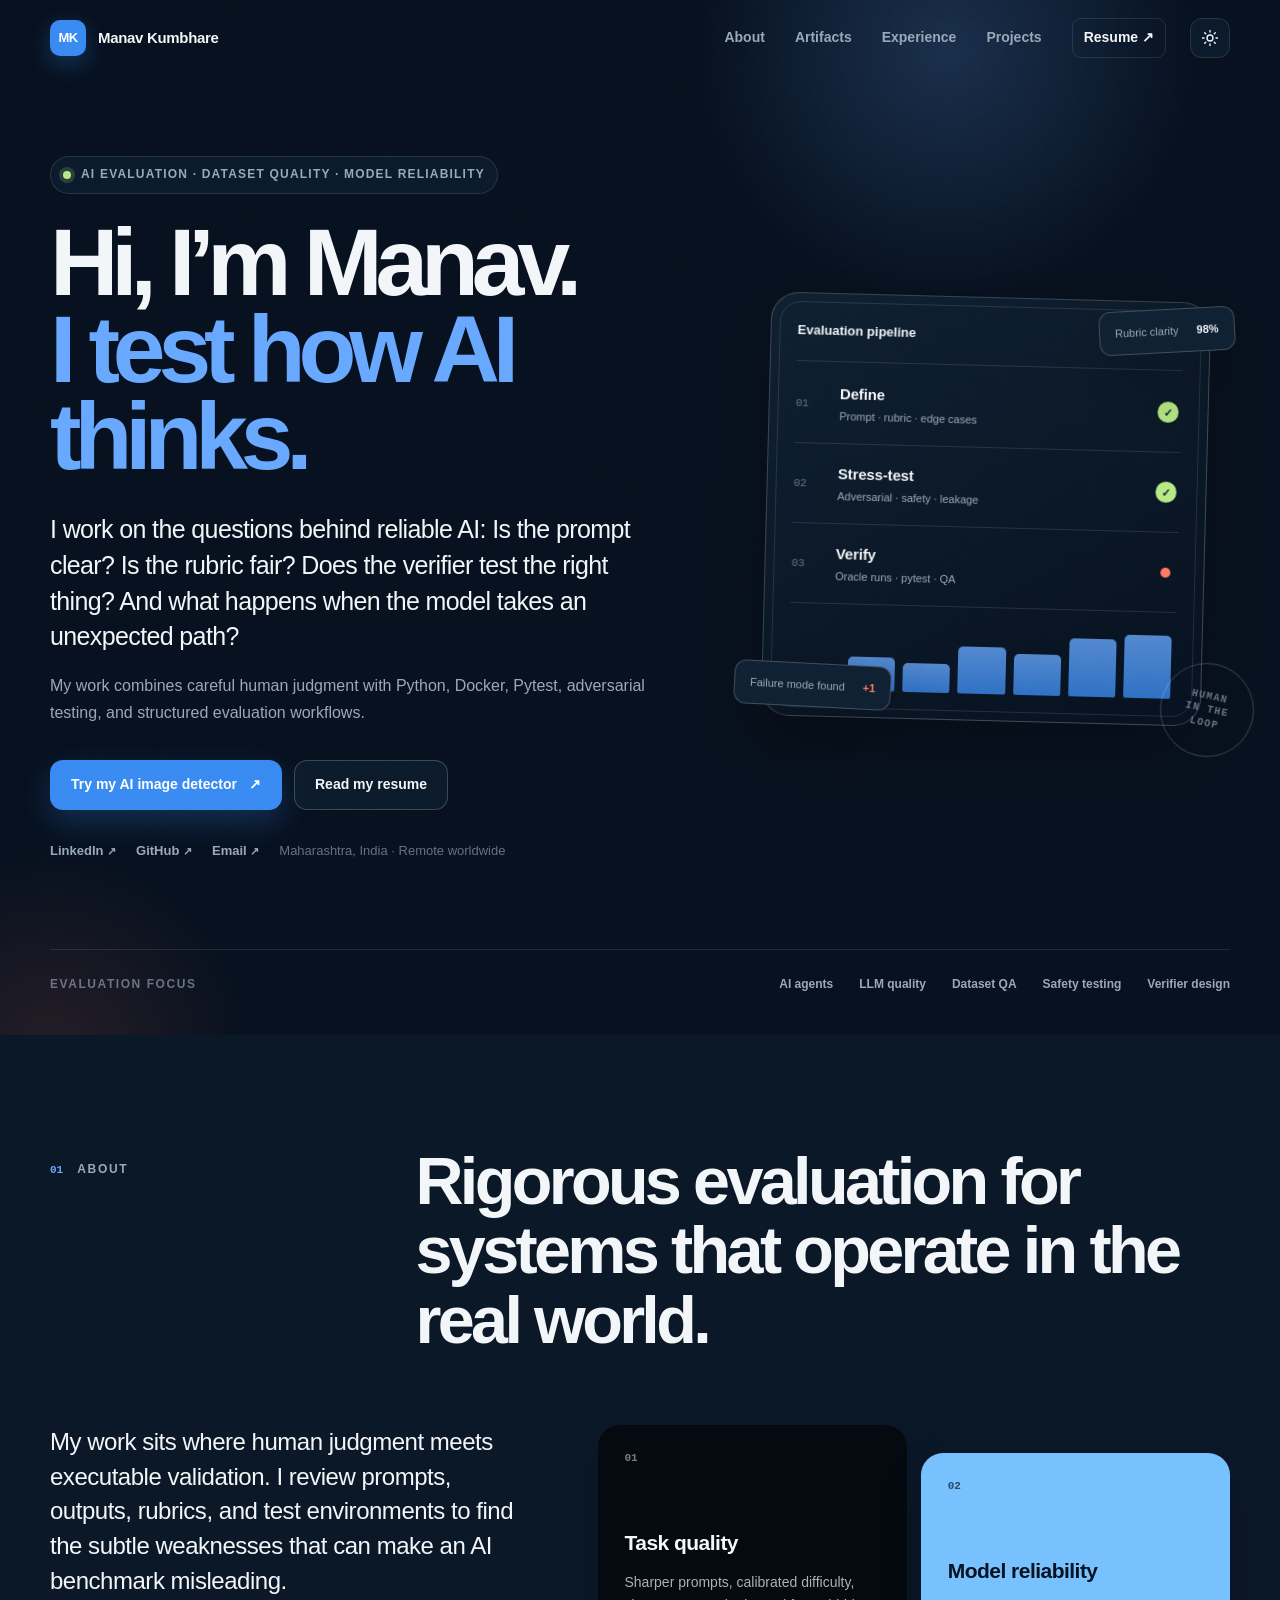
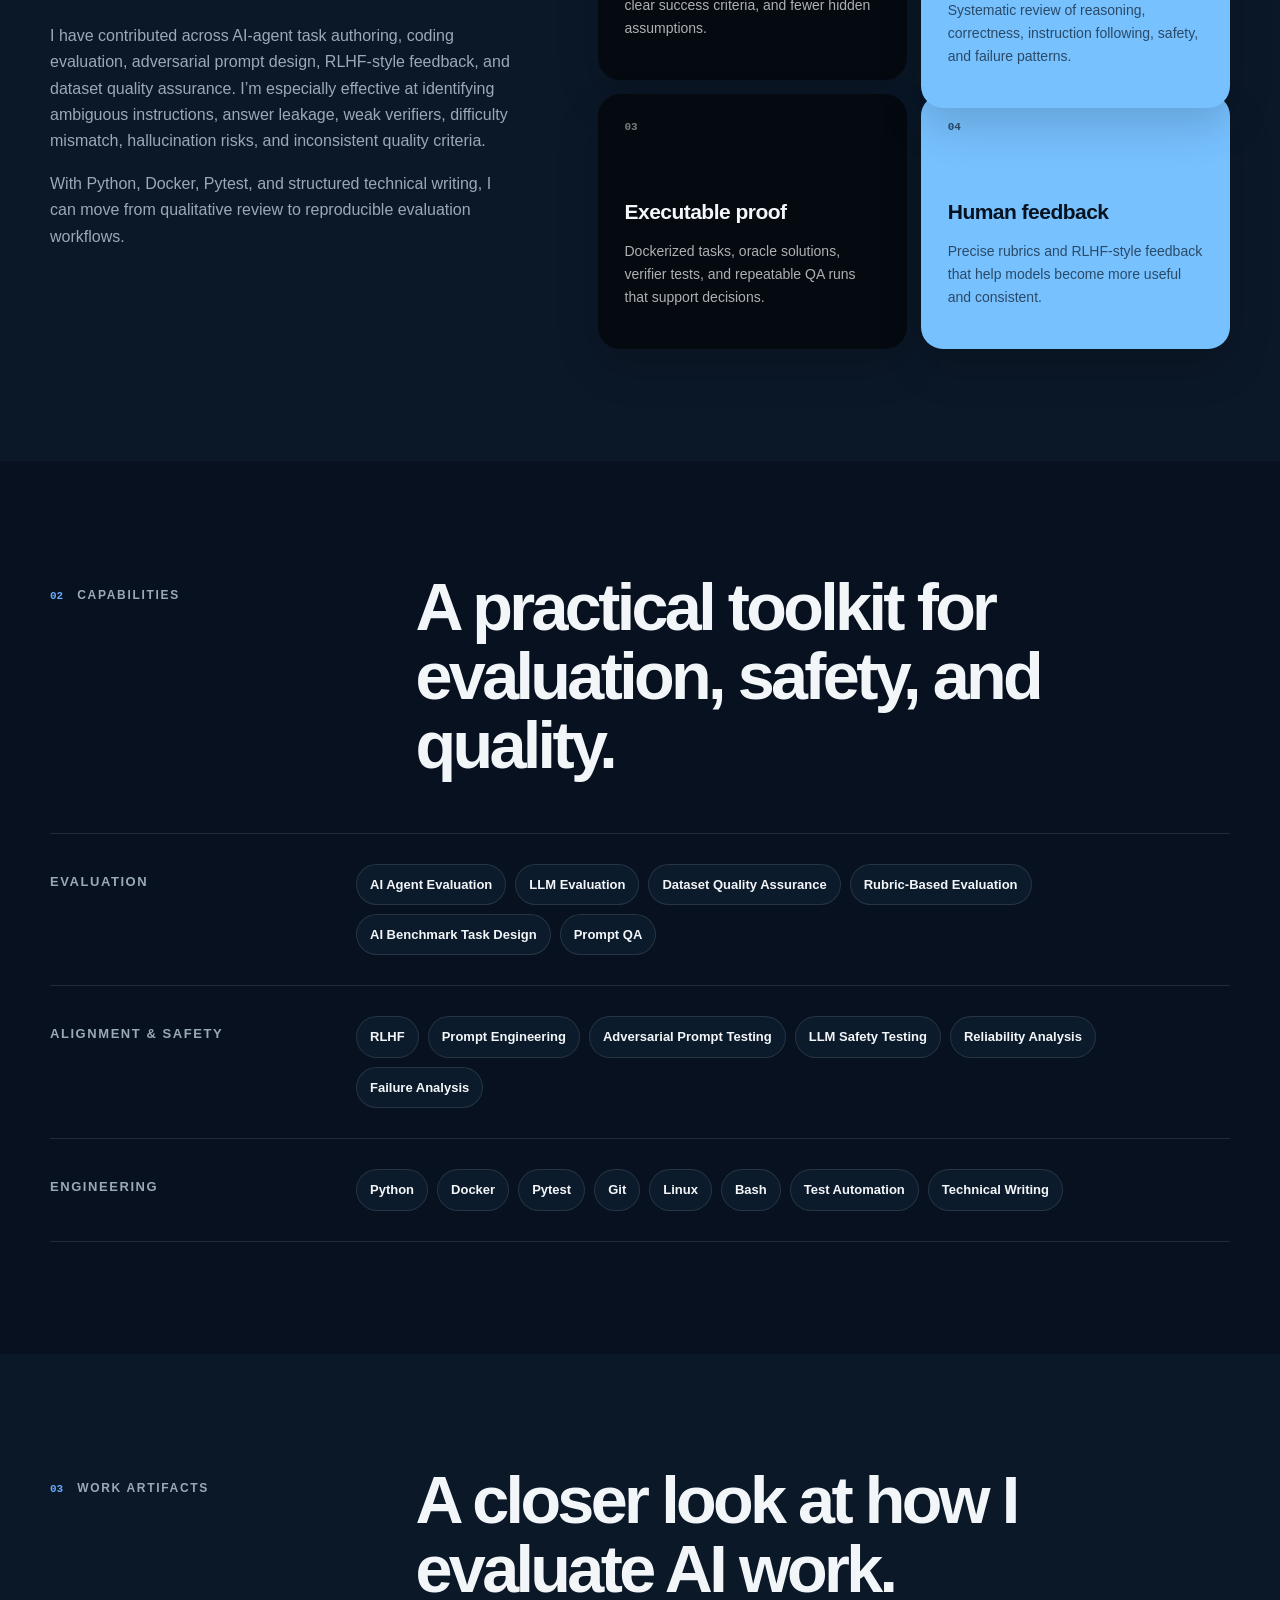
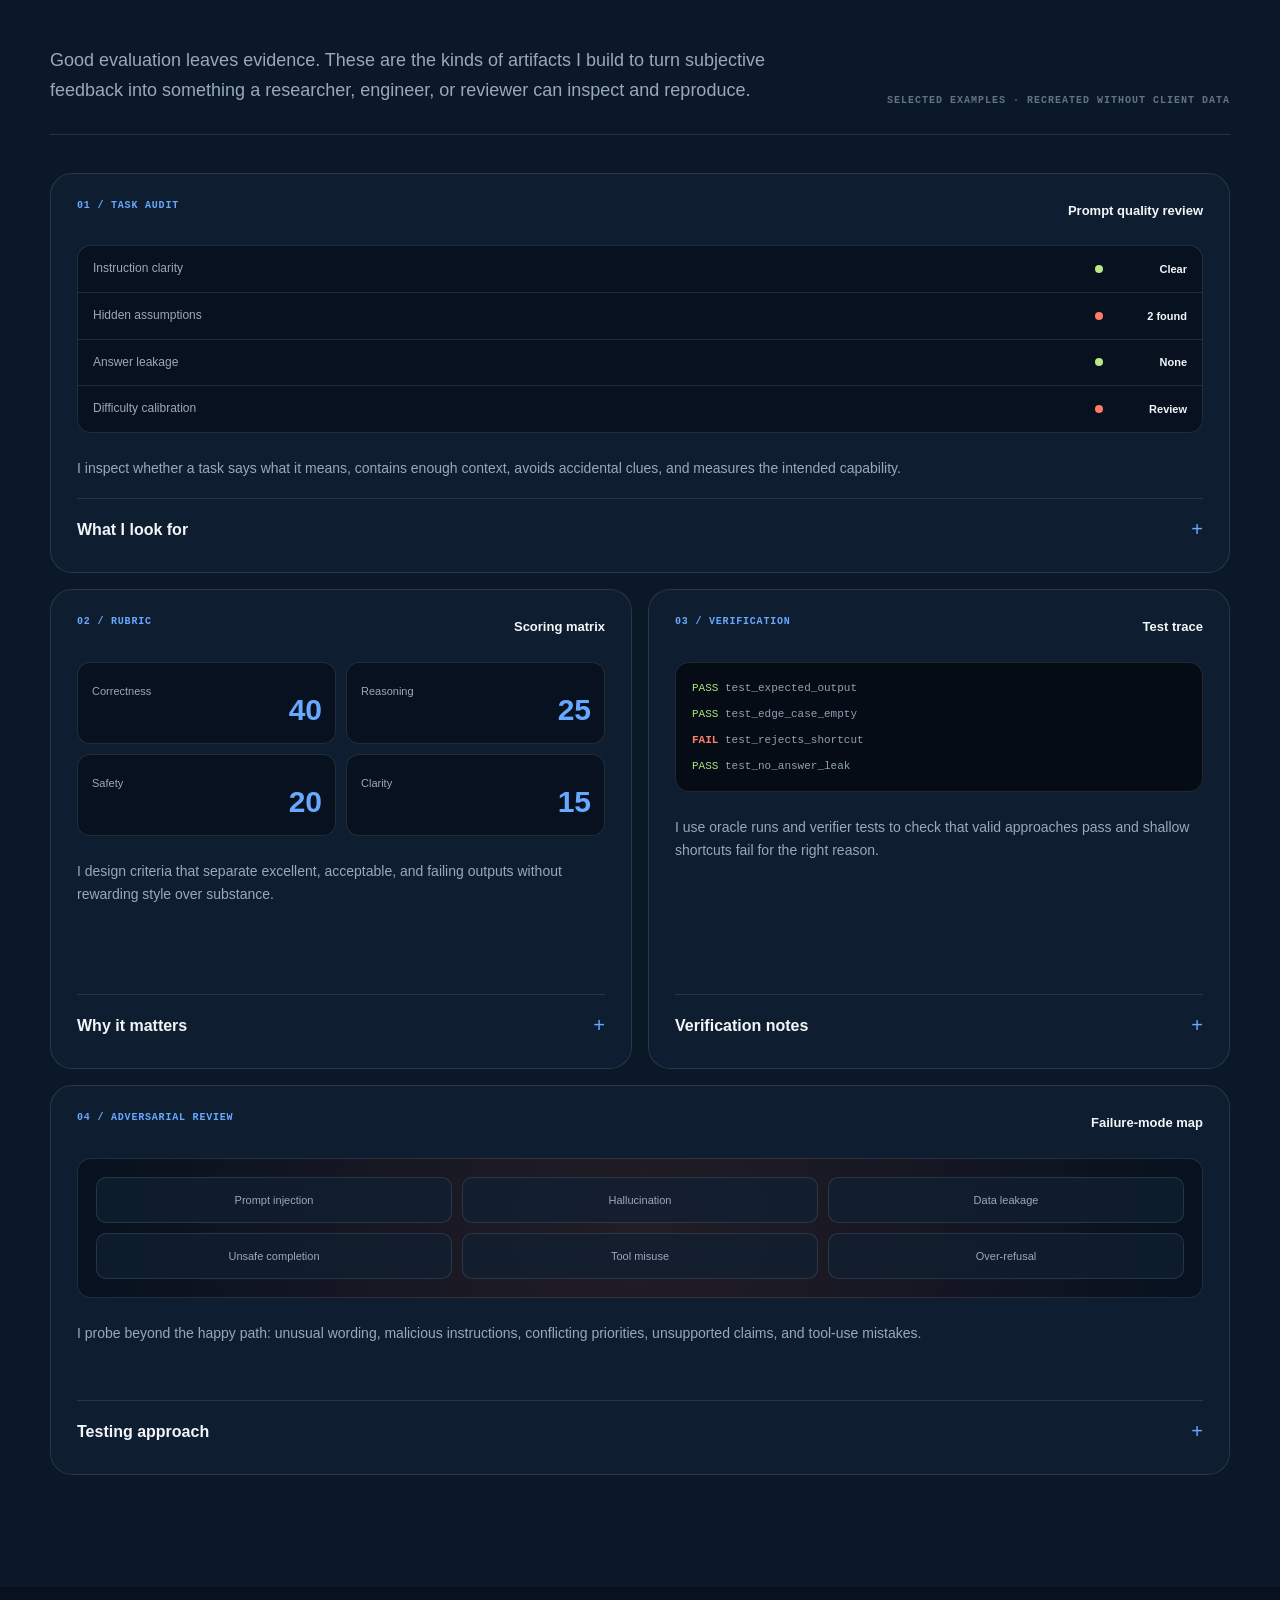
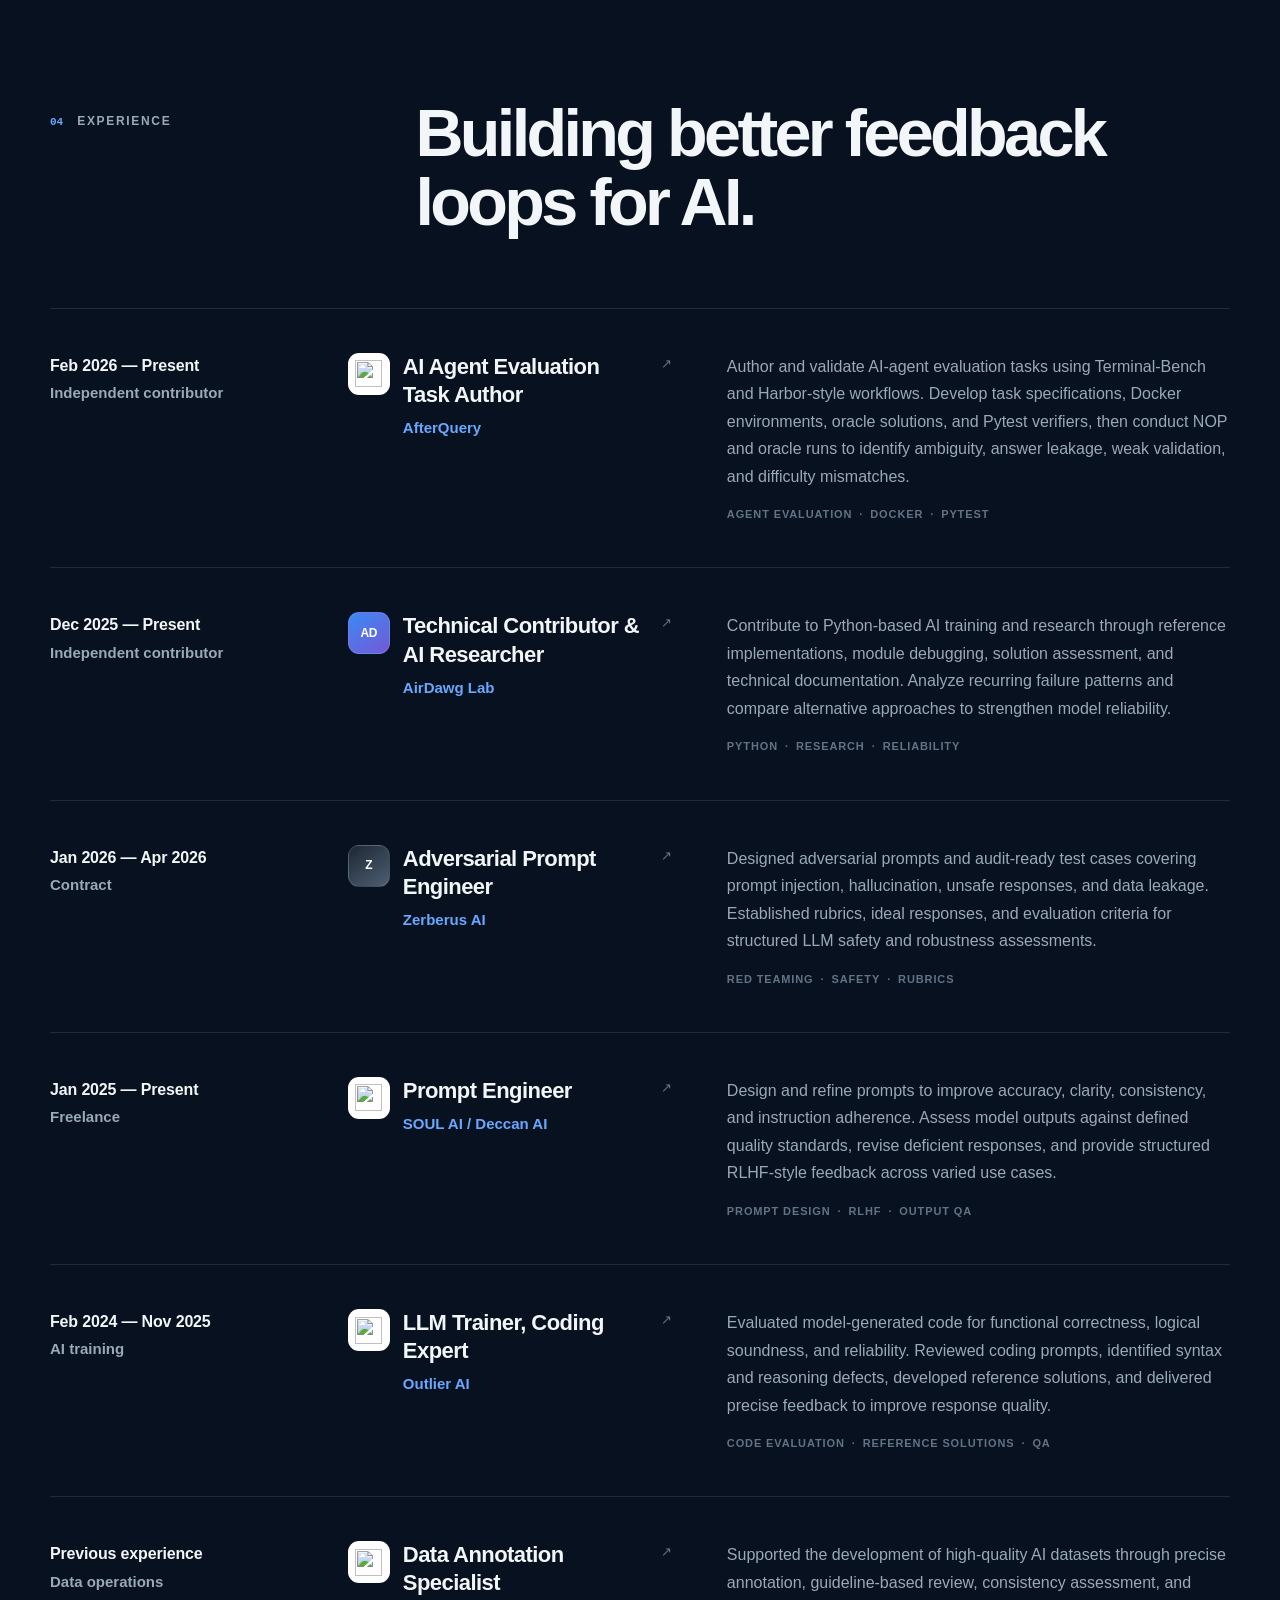
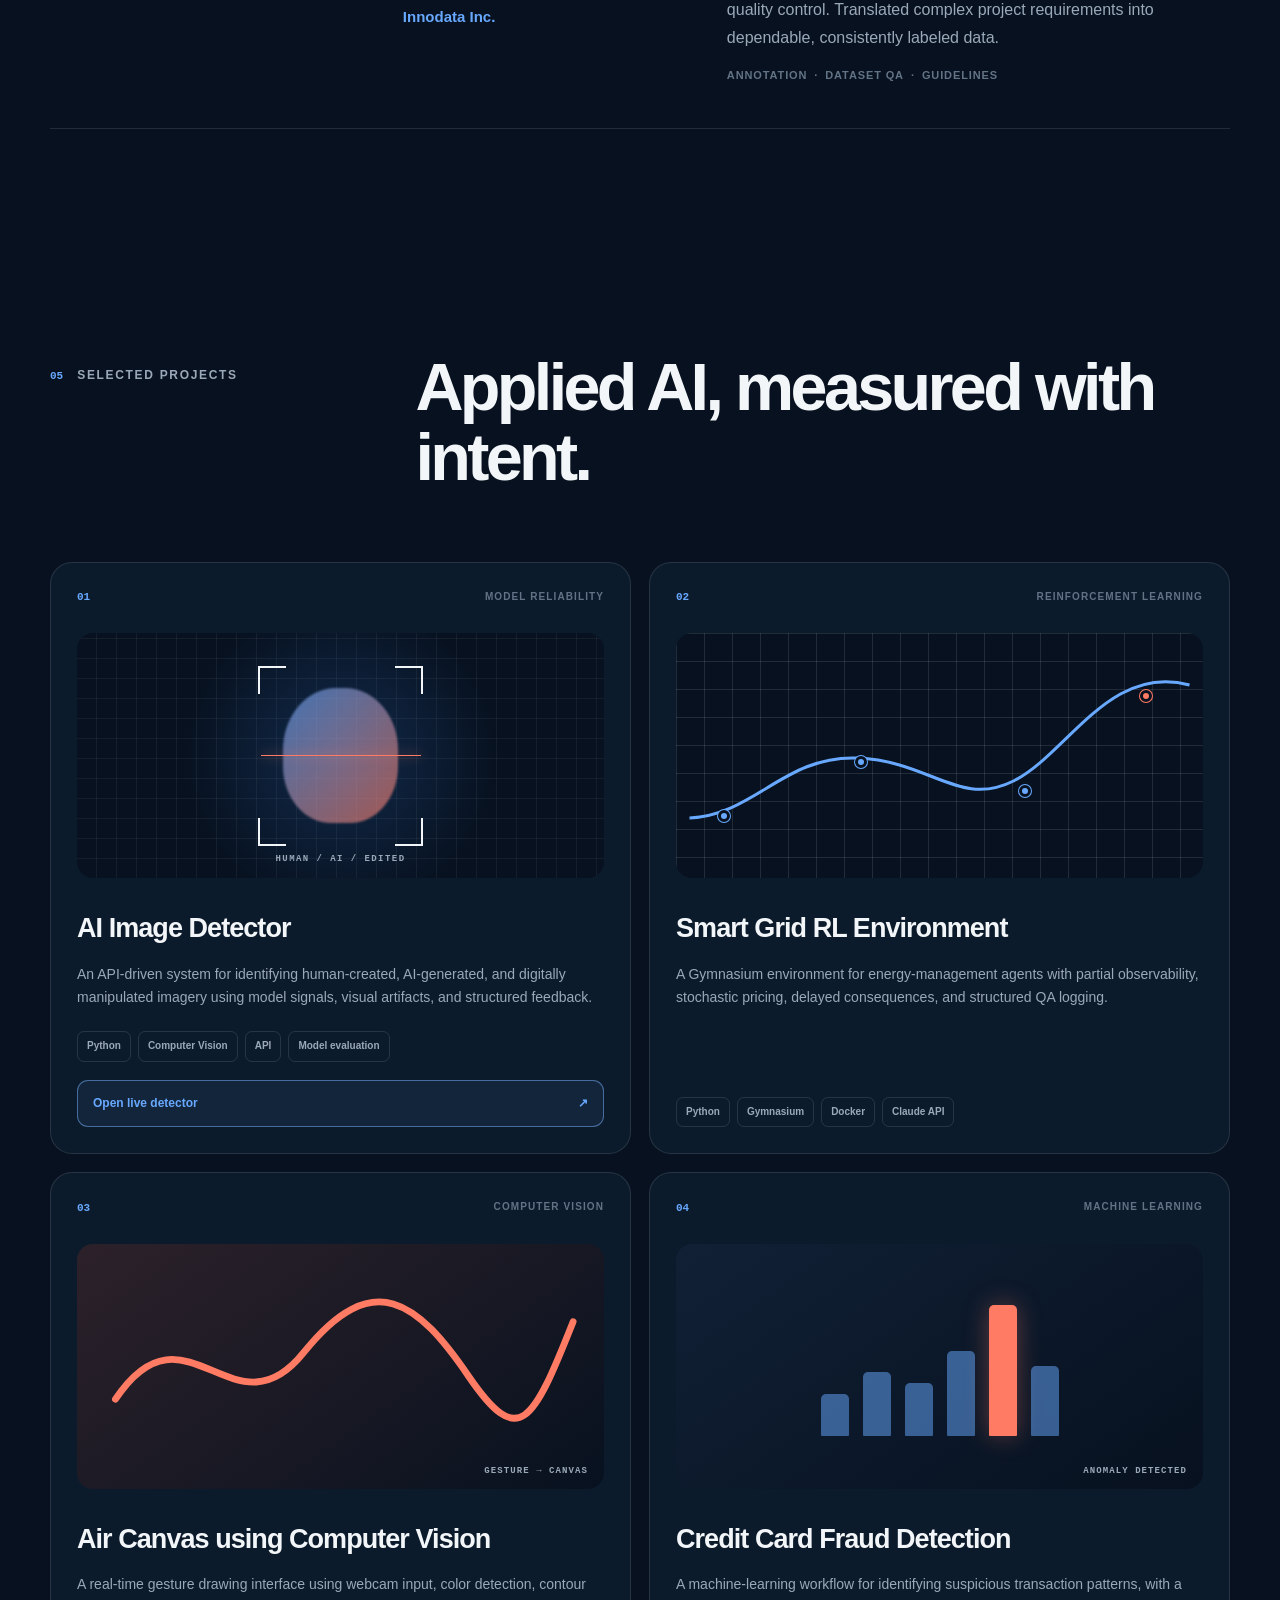
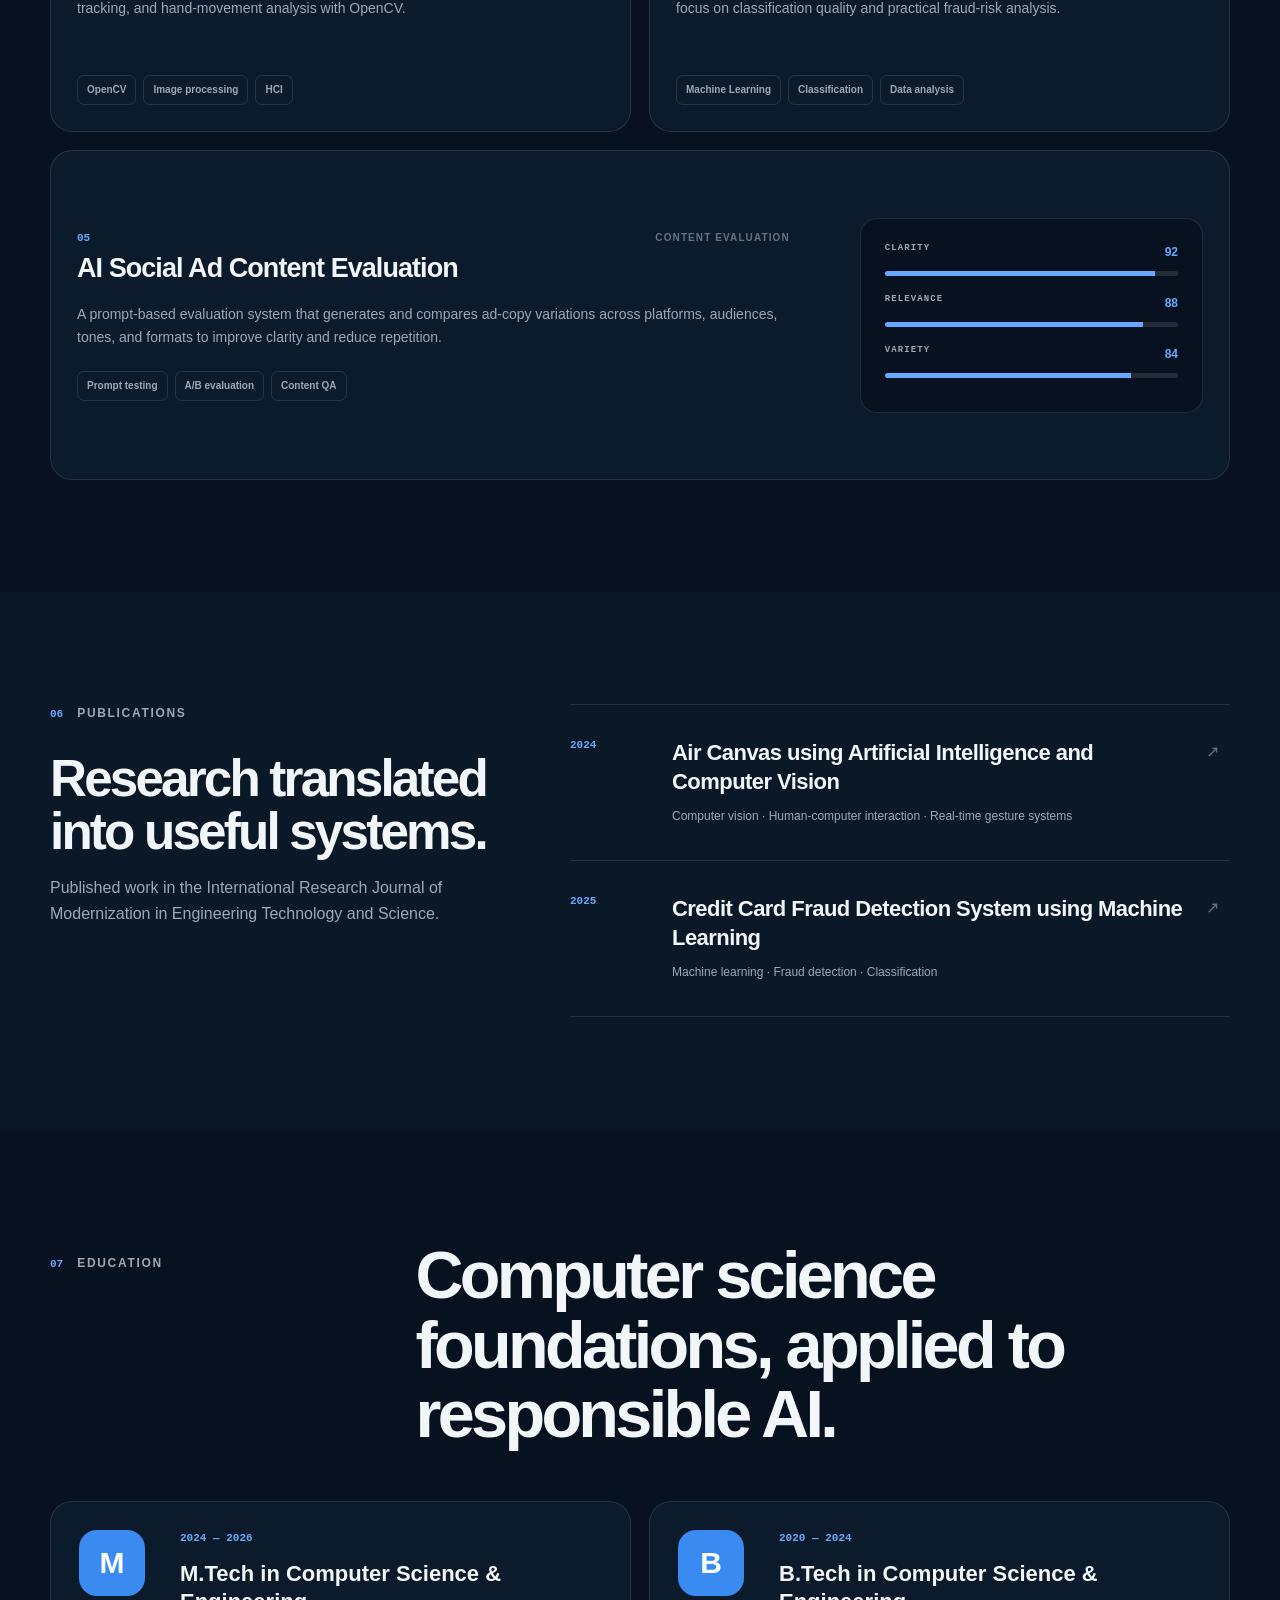
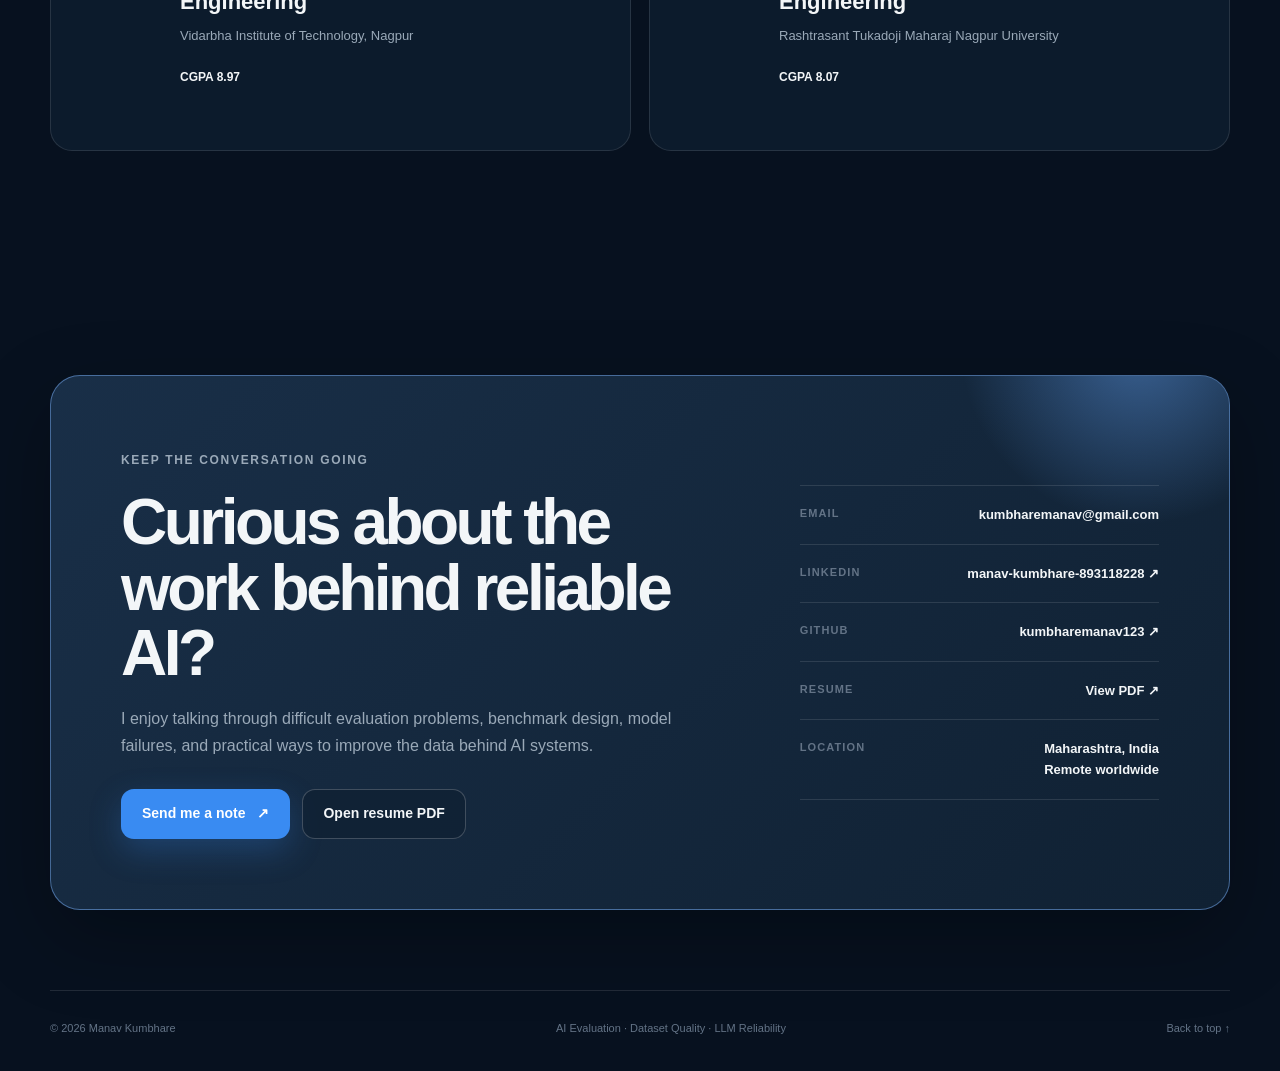
==== index.html @ 05e74c35 "Publish professional portfolio" ====
<!doctype html>
<html lang="en">
<head>
  <meta charset="UTF-8">
  <meta name="viewport" content="width=device-width, initial-scale=1.0">
  <meta name="description" content="Portfolio of Manav Kumbhare, an AI evaluation, dataset quality, and LLM training professional.">
  <meta name="theme-color" content="#07111f">
  <title>Manav Kumbhare | AI Evaluation &amp; LLM Quality</title>
  <script>
    document.documentElement.dataset.theme = localStorage.getItem("manav-theme") || "dark";
  </script>
  <link rel="stylesheet" href="styles.css?v=5">
</head>
<body>
  <a class="skip-link" href="#main">Skip to content</a>

  <header class="site-header" data-header>
    <nav class="nav container" aria-label="Primary navigation">
      <a class="brand" href="#home" aria-label="Manav Kumbhare, home">
        <span class="brand-mark">MK</span>
        <span class="brand-name">Manav Kumbhare</span>
      </a>

      <div class="nav-links" id="nav-links" data-nav-links>
        <a href="#about">About</a>
        <a href="#artifacts">Artifacts</a>
        <a href="#experience">Experience</a>
        <a href="#projects">Projects</a>
        <a class="nav-resume" href="assets/Manav-Kumbhare-CV.pdf" target="_blank" rel="noreferrer">Resume ↗</a>
      </div>

      <div class="nav-actions">
        <button class="icon-button theme-toggle" type="button" data-theme-toggle aria-label="Switch color theme">
          <svg class="sun-icon" viewBox="0 0 24 24" aria-hidden="true"><circle cx="12" cy="12" r="4"></circle><path d="M12 2v2M12 20v2M4.93 4.93l1.42 1.42M17.66 17.66l1.41 1.41M2 12h2M20 12h2M4.93 19.07l1.42-1.42M17.66 6.34l1.41-1.41"></path></svg>
          <svg class="moon-icon" viewBox="0 0 24 24" aria-hidden="true"><path d="M20.5 14.2A8.5 8.5 0 0 1 9.8 3.5 8.5 8.5 0 1 0 20.5 14.2Z"></path></svg>
        </button>
        <button class="icon-button menu-toggle" type="button" data-menu-toggle aria-expanded="false" aria-controls="nav-links" aria-label="Open navigation">
          <span></span><span></span>
        </button>
      </div>
    </nav>
  </header>

  <main id="main">
    <section class="hero section" id="home">
      <div class="hero-glow hero-glow-one"></div>
      <div class="hero-glow hero-glow-two"></div>
      <div class="container hero-grid">
        <div class="hero-copy" data-reveal>
          <div class="eyebrow"><span class="status-dot"></span> AI evaluation · Dataset quality · Model reliability</div>
          <h1>Hi, I’m Manav.<br><span>I test how AI thinks.</span></h1>
          <p class="hero-lede">I work on the questions behind reliable AI: Is the prompt clear? Is the rubric fair? Does the verifier test the right thing? And what happens when the model takes an unexpected path?</p>
          <p class="hero-support">My work combines careful human judgment with Python, Docker, Pytest, adversarial testing, and structured evaluation workflows.</p>

          <div class="hero-actions">
            <a class="button button-primary" href="https://kumbharemanav123.github.io/doubledeep-ai/" target="_blank" rel="noreferrer">Try my AI image detector <span aria-hidden="true">↗</span></a>
            <a class="button button-secondary" href="assets/Manav-Kumbhare-CV.pdf" target="_blank" rel="noreferrer">Read my resume</a>
          </div>

          <div class="quick-links" aria-label="Contact links">
            <a href="https://www.linkedin.com/in/manav-kumbhare-893118228" target="_blank" rel="noreferrer">LinkedIn <span>↗</span></a>
            <a href="https://github.com/kumbharemanav123" target="_blank" rel="noreferrer">GitHub <span>↗</span></a>
            <a href="mailto:kumbharemanav@gmail.com">Email <span>↗</span></a>
            <span>Maharashtra, India · Remote worldwide</span>
          </div>
        </div>

        <div class="hero-visual" data-reveal data-delay="150" aria-label="AI evaluation workflow illustration">
          <div class="signal-card signal-card-main">
            <div class="signal-header">
              <span>Evaluation pipeline</span>
              <span class="live-label"><i></i> active</span>
            </div>
            <div class="signal-score">
              <span class="signal-number">01</span>
              <div><strong>Define</strong><small>Prompt · rubric · edge cases</small></div>
              <span class="signal-check">✓</span>
            </div>
            <div class="signal-score">
              <span class="signal-number">02</span>
              <div><strong>Stress-test</strong><small>Adversarial · safety · leakage</small></div>
              <span class="signal-check">✓</span>
            </div>
            <div class="signal-score">
              <span class="signal-number">03</span>
              <div><strong>Verify</strong><small>Oracle runs · pytest · QA</small></div>
              <span class="signal-pulse"></span>
            </div>
            <div class="signal-chart" aria-hidden="true">
              <span style="--height: 35%"></span><span style="--height: 52%"></span><span style="--height: 44%"></span><span style="--height: 72%"></span><span style="--height: 63%"></span><span style="--height: 88%"></span><span style="--height: 96%"></span>
            </div>
          </div>
          <div class="floating-tag floating-tag-one">Rubric clarity <b>98%</b></div>
          <div class="floating-tag floating-tag-two">Failure mode found <b>+1</b></div>
          <div class="hero-stamp" aria-hidden="true">HUMAN<br>IN THE<br>LOOP</div>
        </div>
      </div>

      <div class="container proof-strip" data-reveal>
        <span>Evaluation focus</span>
        <div>AI agents</div><div>LLM quality</div><div>Dataset QA</div><div>Safety testing</div><div>Verifier design</div>
      </div>
    </section>

    <section class="section about" id="about">
      <div class="container">
        <div class="section-heading" data-reveal>
          <div><span class="section-index">01</span><span class="section-kicker">About</span></div>
          <h2>Rigorous evaluation for systems that operate in the real world.</h2>
        </div>

        <div class="about-grid">
          <div class="about-copy" data-reveal>
            <p class="large-copy">My work sits where human judgment meets executable validation. I review prompts, outputs, rubrics, and test environments to find the subtle weaknesses that can make an AI benchmark misleading.</p>
            <p>I have contributed across AI-agent task authoring, coding evaluation, adversarial prompt design, RLHF-style feedback, and dataset quality assurance. I’m especially effective at identifying ambiguous instructions, answer leakage, weak verifiers, difficulty mismatch, hallucination risks, and inconsistent quality criteria.</p>
            <p>With Python, Docker, Pytest, and structured technical writing, I can move from qualitative review to reproducible evaluation workflows.</p>
          </div>

          <div class="capability-grid" data-reveal data-delay="120">
            <article class="capability-card">
              <span>01</span><h3>Task quality</h3>
              <p>Sharper prompts, calibrated difficulty, clear success criteria, and fewer hidden assumptions.</p>
            </article>
            <article class="capability-card accent-card">
              <span>02</span><h3>Model reliability</h3>
              <p>Systematic review of reasoning, correctness, instruction following, safety, and failure patterns.</p>
            </article>
            <article class="capability-card">
              <span>03</span><h3>Executable proof</h3>
              <p>Dockerized tasks, oracle solutions, verifier tests, and repeatable QA runs that support decisions.</p>
            </article>
            <article class="capability-card">
              <span>04</span><h3>Human feedback</h3>
              <p>Precise rubrics and RLHF-style feedback that help models become more useful and consistent.</p>
            </article>
          </div>
        </div>
      </div>
    </section>

    <section class="section skills-section" id="skills">
      <div class="container">
        <div class="section-heading compact" data-reveal>
          <div><span class="section-index">02</span><span class="section-kicker">Capabilities</span></div>
          <h2>A practical toolkit for evaluation, safety, and quality.</h2>
        </div>

        <div class="skills-layout" data-reveal>
          <div class="skill-group">
            <h3>Evaluation</h3>
            <div class="skill-list">
              <span>AI Agent Evaluation</span><span>LLM Evaluation</span><span>Dataset Quality Assurance</span><span>Rubric-Based Evaluation</span><span>AI Benchmark Task Design</span><span>Prompt QA</span>
            </div>
          </div>
          <div class="skill-group">
            <h3>Alignment &amp; Safety</h3>
            <div class="skill-list">
              <span>RLHF</span><span>Prompt Engineering</span><span>Adversarial Prompt Testing</span><span>LLM Safety Testing</span><span>Reliability Analysis</span><span>Failure Analysis</span>
            </div>
          </div>
          <div class="skill-group">
            <h3>Engineering</h3>
            <div class="skill-list">
              <span>Python</span><span>Docker</span><span>Pytest</span><span>Git</span><span>Linux</span><span>Bash</span><span>Test Automation</span><span>Technical Writing</span>
            </div>
          </div>
        </div>
      </div>
    </section>

    <section class="section artifacts-section" id="artifacts">
      <div class="container">
        <div class="section-heading" data-reveal>
          <div><span class="section-index">03</span><span class="section-kicker">Work artifacts</span></div>
          <h2>A closer look at how I evaluate AI work.</h2>
        </div>

        <div class="artifact-intro" data-reveal>
          <p>Good evaluation leaves evidence. These are the kinds of artifacts I build to turn subjective feedback into something a researcher, engineer, or reviewer can inspect and reproduce.</p>
          <span>Selected examples · Recreated without client data</span>
        </div>

        <div class="artifact-grid">
          <article class="artifact-card artifact-wide" data-reveal>
            <div class="artifact-card-head"><span>01 / Task audit</span><strong>Prompt quality review</strong></div>
            <div class="audit-preview" aria-hidden="true">
              <div class="audit-row"><span>Instruction clarity</span><i class="good"></i><b>Clear</b></div>
              <div class="audit-row"><span>Hidden assumptions</span><i class="warn"></i><b>2 found</b></div>
              <div class="audit-row"><span>Answer leakage</span><i class="good"></i><b>None</b></div>
              <div class="audit-row"><span>Difficulty calibration</span><i class="warn"></i><b>Review</b></div>
            </div>
            <p>I inspect whether a task says what it means, contains enough context, avoids accidental clues, and measures the intended capability.</p>
            <details class="artifact-details-native"><summary>What I look for <span>+</span></summary><p>Ambiguous verbs, missing output contracts, impossible constraints, hidden dependencies, reward hacking paths, weak examples, and mismatches between the prompt and verifier.</p></details>
          </article>

          <article class="artifact-card" data-reveal data-delay="60">
            <div class="artifact-card-head"><span>02 / Rubric</span><strong>Scoring matrix</strong></div>
            <div class="rubric-preview" aria-hidden="true">
              <div><span>Correctness</span><b>40</b></div><div><span>Reasoning</span><b>25</b></div><div><span>Safety</span><b>20</b></div><div><span>Clarity</span><b>15</b></div>
            </div>
            <p>I design criteria that separate excellent, acceptable, and failing outputs without rewarding style over substance.</p>
            <details class="artifact-details-native"><summary>Why it matters <span>+</span></summary><p>A useful rubric gives different reviewers the same decision framework and makes feedback actionable for training.</p></details>
          </article>

          <article class="artifact-card" data-reveal data-delay="120">
            <div class="artifact-card-head"><span>03 / Verification</span><strong>Test trace</strong></div>
            <div class="test-preview" aria-hidden="true">
              <code><span>PASS</span> test_expected_output</code>
              <code><span>PASS</span> test_edge_case_empty</code>
              <code><b>FAIL</b> test_rejects_shortcut</code>
              <code><span>PASS</span> test_no_answer_leak</code>
            </div>
            <p>I use oracle runs and verifier tests to check that valid approaches pass and shallow shortcuts fail for the right reason.</p>
            <details class="artifact-details-native"><summary>Verification notes <span>+</span></summary><p>I compare the natural-language requirement, reference solution, environment behavior, and automated tests as one evaluation system.</p></details>
          </article>

          <article class="artifact-card artifact-wide" data-reveal>
            <div class="artifact-card-head"><span>04 / Adversarial review</span><strong>Failure-mode map</strong></div>
            <div class="failure-map" aria-hidden="true">
              <span>Prompt injection</span><span>Hallucination</span><span>Data leakage</span><span>Unsafe completion</span><span>Tool misuse</span><span>Over-refusal</span>
            </div>
            <p>I probe beyond the happy path: unusual wording, malicious instructions, conflicting priorities, unsupported claims, and tool-use mistakes.</p>
            <details class="artifact-details-native"><summary>Testing approach <span>+</span></summary><p>Each test has a clear risk hypothesis, expected safe behavior, severity level, and evidence that another reviewer can audit.</p></details>
          </article>
        </div>
      </div>
    </section>

    <section class="section experience" id="experience">
      <div class="container">
        <div class="section-heading" data-reveal>
          <div><span class="section-index">04</span><span class="section-kicker">Experience</span></div>
          <h2>Building better feedback loops for AI.</h2>
        </div>

        <div class="timeline">
          <article class="timeline-item" data-reveal>
            <div class="timeline-meta"><span>Feb 2026 — Present</span><span>Independent contributor</span></div>
            <div class="timeline-role"><a class="company-link" href="https://www.afterquery.com/" target="_blank" rel="noreferrer"><span class="company-logo"><img src="https://www.google.com/s2/favicons?domain=afterquery.com&amp;sz=128" alt=""></span><div><h3>AI Agent Evaluation Task Author</h3><p>AfterQuery</p></div><span class="company-arrow">↗</span></a></div>
            <div class="timeline-body"><p>Author and validate AI-agent evaluation tasks using Terminal-Bench and Harbor-style workflows. Develop task specifications, Docker environments, oracle solutions, and Pytest verifiers, then conduct NOP and oracle runs to identify ambiguity, answer leakage, weak validation, and difficulty mismatches.</p><div class="mini-tags"><span>Agent evaluation</span><span>Docker</span><span>Pytest</span></div></div>
          </article>

          <article class="timeline-item" data-reveal>
            <div class="timeline-meta"><span>Dec 2025 — Present</span><span>Independent contributor</span></div>
            <div class="timeline-role"><a class="company-link" href="https://www.linkedin.com/search/results/companies/?keywords=AirDawg%20Lab" target="_blank" rel="noreferrer"><span class="company-logo company-monogram">AD</span><div><h3>Technical Contributor &amp; AI Researcher</h3><p>AirDawg Lab</p></div><span class="company-arrow">↗</span></a></div>
            <div class="timeline-body"><p>Contribute to Python-based AI training and research through reference implementations, module debugging, solution assessment, and technical documentation. Analyze recurring failure patterns and compare alternative approaches to strengthen model reliability.</p><div class="mini-tags"><span>Python</span><span>Research</span><span>Reliability</span></div></div>
          </article>

          <article class="timeline-item" data-reveal>
            <div class="timeline-meta"><span>Jan 2026 — Apr 2026</span><span>Contract</span></div>
            <div class="timeline-role"><a class="company-link" href="https://www.linkedin.com/search/results/companies/?keywords=Zerberus%20AI" target="_blank" rel="noreferrer"><span class="company-logo company-monogram logo-zerberus">Z</span><div><h3>Adversarial Prompt Engineer</h3><p>Zerberus AI</p></div><span class="company-arrow">↗</span></a></div>
            <div class="timeline-body"><p>Designed adversarial prompts and audit-ready test cases covering prompt injection, hallucination, unsafe responses, and data leakage. Established rubrics, ideal responses, and evaluation criteria for structured LLM safety and robustness assessments.</p><div class="mini-tags"><span>Red teaming</span><span>Safety</span><span>Rubrics</span></div></div>
          </article>

          <article class="timeline-item" data-reveal>
            <div class="timeline-meta"><span>Jan 2025 — Present</span><span>Freelance</span></div>
            <div class="timeline-role"><a class="company-link" href="https://deccanexperts.ai/" target="_blank" rel="noreferrer"><span class="company-logo"><img src="https://www.google.com/s2/favicons?domain=deccanexperts.ai&amp;sz=128" alt=""></span><div><h3>Prompt Engineer</h3><p>SOUL AI / Deccan AI</p></div><span class="company-arrow">↗</span></a></div>
            <div class="timeline-body"><p>Design and refine prompts to improve accuracy, clarity, consistency, and instruction adherence. Assess model outputs against defined quality standards, revise deficient responses, and provide structured RLHF-style feedback across varied use cases.</p><div class="mini-tags"><span>Prompt design</span><span>RLHF</span><span>Output QA</span></div></div>
          </article>

          <article class="timeline-item" data-reveal>
            <div class="timeline-meta"><span>Feb 2024 — Nov 2025</span><span>AI training</span></div>
            <div class="timeline-role"><a class="company-link" href="https://outlier.ai/" target="_blank" rel="noreferrer"><span class="company-logo"><img src="https://www.google.com/s2/favicons?domain=outlier.ai&amp;sz=128" alt=""></span><div><h3>LLM Trainer, Coding Expert</h3><p>Outlier AI</p></div><span class="company-arrow">↗</span></a></div>
            <div class="timeline-body"><p>Evaluated model-generated code for functional correctness, logical soundness, and reliability. Reviewed coding prompts, identified syntax and reasoning defects, developed reference solutions, and delivered precise feedback to improve response quality.</p><div class="mini-tags"><span>Code evaluation</span><span>Reference solutions</span><span>QA</span></div></div>
          </article>

          <article class="timeline-item" data-reveal>
            <div class="timeline-meta"><span>Previous experience</span><span>Data operations</span></div>
            <div class="timeline-role"><a class="company-link" href="https://www.innodata.com/" target="_blank" rel="noreferrer"><span class="company-logo"><img src="https://www.google.com/s2/favicons?domain=innodata.com&amp;sz=128" alt=""></span><div><h3>Data Annotation Specialist</h3><p>Innodata Inc.</p></div><span class="company-arrow">↗</span></a></div>
            <div class="timeline-body"><p>Supported the development of high-quality AI datasets through precise annotation, guideline-based review, consistency assessment, and quality control. Translated complex project requirements into dependable, consistently labeled data.</p><div class="mini-tags"><span>Annotation</span><span>Dataset QA</span><span>Guidelines</span></div></div>
          </article>
        </div>
      </div>
    </section>

    <section class="section projects" id="projects">
      <div class="container">
        <div class="section-heading" data-reveal>
          <div><span class="section-index">05</span><span class="section-kicker">Selected projects</span></div>
          <h2>Applied AI, measured with intent.</h2>
        </div>

        <div class="project-grid">
          <article class="project-card featured-project" data-reveal>
            <div class="project-top"><span class="project-number">01</span><span class="project-type">Model reliability</span></div>
            <div class="project-art detector-art" aria-hidden="true"><div class="scan-line"></div><div class="scan-box"><span></span><span></span><span></span><span></span></div><b>HUMAN / AI / EDITED</b></div>
            <h3>AI Image Detector</h3>
            <p>An API-driven system for identifying human-created, AI-generated, and digitally manipulated imagery using model signals, visual artifacts, and structured feedback.</p>
            <div class="project-tags"><span>Python</span><span>Computer Vision</span><span>API</span><span>Model evaluation</span></div>
            <a class="project-link" href="https://kumbharemanav123.github.io/doubledeep-ai/" target="_blank" rel="noreferrer">Open live detector <span>↗</span></a>
          </article>

          <article class="project-card" data-reveal data-delay="80">
            <div class="project-top"><span class="project-number">02</span><span class="project-type">Reinforcement learning</span></div>
            <div class="project-art grid-art" aria-hidden="true"><div class="energy-line"></div><i></i><i></i><i></i><i></i></div>
            <h3>Smart Grid RL Environment</h3>
            <p>A Gymnasium environment for energy-management agents with partial observability, stochastic pricing, delayed consequences, and structured QA logging.</p>
            <div class="project-tags"><span>Python</span><span>Gymnasium</span><span>Docker</span><span>Claude API</span></div>
          </article>

          <article class="project-card" data-reveal>
            <div class="project-top"><span class="project-number">03</span><span class="project-type">Computer vision</span></div>
            <div class="project-art canvas-art" aria-hidden="true"><svg viewBox="0 0 500 180"><path d="M18 124 C90 16, 140 166, 212 76 S330 24, 382 100 S448 150, 490 44"></path></svg><span>gesture → canvas</span></div>
            <h3>Air Canvas using Computer Vision</h3>
            <p>A real-time gesture drawing interface using webcam input, color detection, contour tracking, and hand-movement analysis with OpenCV.</p>
            <div class="project-tags"><span>OpenCV</span><span>Image processing</span><span>HCI</span></div>
          </article>

          <article class="project-card" data-reveal data-delay="80">
            <div class="project-top"><span class="project-number">04</span><span class="project-type">Machine learning</span></div>
            <div class="project-art fraud-art" aria-hidden="true"><div class="fraud-bars"><i></i><i></i><i></i><i></i><i></i><i></i></div><span>anomaly detected</span></div>
            <h3>Credit Card Fraud Detection</h3>
            <p>A machine-learning workflow for identifying suspicious transaction patterns, with a focus on classification quality and practical fraud-risk analysis.</p>
            <div class="project-tags"><span>Machine Learning</span><span>Classification</span><span>Data analysis</span></div>
          </article>

          <article class="project-card project-wide" data-reveal>
            <div>
              <div class="project-top"><span class="project-number">05</span><span class="project-type">Content evaluation</span></div>
              <h3>AI Social Ad Content Evaluation</h3>
              <p>A prompt-based evaluation system that generates and compares ad-copy variations across platforms, audiences, tones, and formats to improve clarity and reduce repetition.</p>
              <div class="project-tags"><span>Prompt testing</span><span>A/B evaluation</span><span>Content QA</span></div>
            </div>
            <div class="content-score" aria-hidden="true"><span>CLARITY</span><b>92</b><i style="--score:92%"></i><span>RELEVANCE</span><b>88</b><i style="--score:88%"></i><span>VARIETY</span><b>84</b><i style="--score:84%"></i></div>
          </article>
        </div>
      </div>
    </section>

    <section class="section publications" id="publications">
      <div class="container publications-layout">
        <div class="section-heading sticky-heading" data-reveal>
          <div><span class="section-index">06</span><span class="section-kicker">Publications</span></div>
          <h2>Research translated into useful systems.</h2>
          <p>Published work in the International Research Journal of Modernization in Engineering Technology and Science.</p>
        </div>

        <div class="publication-list">
          <article data-reveal><span class="publication-year">2024</span><div><h3>Air Canvas using Artificial Intelligence and Computer Vision</h3><p>Computer vision · Human-computer interaction · Real-time gesture systems</p></div><span class="publication-arrow">↗</span></article>
          <article data-reveal><span class="publication-year">2025</span><div><h3>Credit Card Fraud Detection System using Machine Learning</h3><p>Machine learning · Fraud detection · Classification</p></div><span class="publication-arrow">↗</span></article>
        </div>
      </div>
    </section>

    <section class="section education" id="education">
      <div class="container">
        <div class="section-heading compact" data-reveal>
          <div><span class="section-index">07</span><span class="section-kicker">Education</span></div>
          <h2>Computer science foundations, applied to responsible AI.</h2>
        </div>
        <div class="education-grid">
          <article data-reveal><span class="degree-mark">M</span><div><p>2024 — 2026</p><h3>M.Tech in Computer Science &amp; Engineering</h3><span>Vidarbha Institute of Technology, Nagpur</span><strong>CGPA 8.97</strong></div></article>
          <article data-reveal data-delay="80"><span class="degree-mark">B</span><div><p>2020 — 2024</p><h3>B.Tech in Computer Science &amp; Engineering</h3><span>Rashtrasant Tukadoji Maharaj Nagpur University</span><strong>CGPA 8.07</strong></div></article>
        </div>
      </div>
    </section>

    <section class="section contact" id="contact">
      <div class="container contact-card" data-reveal>
        <div class="contact-copy">
          <span class="section-kicker">Keep the conversation going</span>
          <h2>Curious about the work behind reliable AI?</h2>
          <p>I enjoy talking through difficult evaluation problems, benchmark design, model failures, and practical ways to improve the data behind AI systems.</p>
          <div class="contact-actions"><a class="button button-primary" href="mailto:kumbharemanav@gmail.com">Send me a note <span aria-hidden="true">↗</span></a><a class="button button-secondary" href="assets/Manav-Kumbhare-CV.pdf" target="_blank" rel="noreferrer">Open resume PDF</a></div>
        </div>
        <div class="contact-details">
          <a href="mailto:kumbharemanav@gmail.com"><span>Email</span><strong>kumbharemanav@gmail.com</strong></a>
          <a href="https://www.linkedin.com/in/manav-kumbhare-893118228" target="_blank" rel="noreferrer"><span>LinkedIn</span><strong>manav-kumbhare-893118228 ↗</strong></a>
          <a href="https://github.com/kumbharemanav123" target="_blank" rel="noreferrer"><span>GitHub</span><strong>kumbharemanav123 ↗</strong></a>
          <a href="assets/Manav-Kumbhare-CV.pdf" target="_blank" rel="noreferrer"><span>Resume</span><strong>View PDF ↗</strong></a>
          <div><span>Location</span><strong>Maharashtra, India<br>Remote worldwide</strong></div>
        </div>
      </div>
    </section>
  </main>

  <footer class="site-footer">
    <div class="container"><span>© <span data-year></span> Manav Kumbhare</span><span>AI Evaluation · Dataset Quality · LLM Reliability</span><a href="#home">Back to top ↑</a></div>
  </footer>

  <script src="script.js?v=4"></script>
</body>
</html>
---- styles.css ----
:root {
  color-scheme: dark;
  --bg: #07111f;
  --bg-elevated: #0b1828;
  --surface: rgba(16, 33, 51, 0.72);
  --surface-solid: #102133;
  --text: #f3f6f8;
  --muted: #9aa9b8;
  --faint: #637386;
  --line: rgba(255, 255, 255, 0.11);
  --line-strong: rgba(255, 255, 255, 0.2);
  --blue: #68a9ff;
  --blue-strong: #398bf2;
  --coral: #ff7b63;
  --lime: #b8e986;
  --header: rgba(7, 17, 31, 0.82);
  --shadow: 0 28px 80px rgba(0, 0, 0, 0.28);
  --max-width: 1180px;
  --radius: 22px;
  --font-display: "Aptos Display", "Segoe UI Variable Display", "Segoe UI", sans-serif;
  --font-body: "Aptos", "Segoe UI Variable Text", "Segoe UI", sans-serif;
}

:root[data-theme="light"] {
  color-scheme: light;
  --bg: #f5f3ee;
  --bg-elevated: #ece9e1;
  --surface: rgba(255, 255, 255, 0.65);
  --surface-solid: #fffefa;
  --text: #0b1927;
  --muted: #566371;
  --faint: #7d8791;
  --line: rgba(9, 25, 40, 0.12);
  --line-strong: rgba(9, 25, 40, 0.22);
  --blue: #176ac8;
  --blue-strong: #0d5cb6;
  --coral: #e64f36;
  --lime: #53851f;
  --header: rgba(245, 243, 238, 0.84);
  --shadow: 0 28px 70px rgba(31, 45, 56, 0.12);
}

* { box-sizing: border-box; }
html { scroll-behavior: smooth; scroll-padding-top: 88px; }
body { margin: 0; background: var(--bg); color: var(--text); font-family: var(--font-body); font-size: 16px; line-height: 1.65; overflow-x: hidden; }
body::before { content: ""; position: fixed; inset: 0; pointer-events: none; opacity: .23; z-index: 20; background-image: url("data:image/svg+xml,%3Csvg viewBox='0 0 180 180' xmlns='http://www.w3.org/2000/svg'%3E%3Cfilter id='n'%3E%3CfeTurbulence type='fractalNoise' baseFrequency='.92' numOctaves='3' stitchTiles='stitch'/%3E%3C/filter%3E%3Crect width='100%25' height='100%25' filter='url(%23n)' opacity='.13'/%3E%3C/svg%3E"); mix-blend-mode: soft-light; }
a { color: inherit; text-decoration: none; }
button, a { -webkit-tap-highlight-color: transparent; }
button { font: inherit; }
svg { display: block; }
.container { width: min(calc(100% - 40px), var(--max-width)); margin-inline: auto; }
.section { position: relative; padding: 112px 0; }
.skip-link { position: fixed; top: 10px; left: 10px; z-index: 100; padding: 10px 14px; background: var(--text); color: var(--bg); border-radius: 8px; transform: translateY(-150%); transition: transform .2s; }
.skip-link:focus { transform: none; }

.site-header { position: fixed; inset: 0 0 auto; z-index: 50; border-bottom: 1px solid transparent; transition: background .3s, border-color .3s, transform .3s; }
.site-header.scrolled { background: var(--header); border-color: var(--line); backdrop-filter: blur(18px); }
.nav { min-height: 76px; display: flex; align-items: center; justify-content: space-between; gap: 24px; }
.brand { display: inline-flex; align-items: center; gap: 12px; font-weight: 650; letter-spacing: -.02em; }
.brand-mark { width: 36px; height: 36px; display: grid; place-items: center; color: #fff; background: var(--blue-strong); border-radius: 10px; font-size: 13px; font-weight: 800; letter-spacing: -.05em; box-shadow: 0 8px 24px rgba(57, 139, 242, .3); }
.brand-name { font-size: 15px; }
.nav-links { display: flex; align-items: center; gap: 30px; margin-left: auto; }
.nav-links a { position: relative; color: var(--muted); font-size: 14px; font-weight: 600; transition: color .2s; }
.nav-links a::after { content: ""; position: absolute; right: 0; bottom: -8px; left: 0; height: 2px; background: var(--blue); transform: scaleX(0); transition: transform .2s; }
.nav-links a:hover, .nav-links a.active { color: var(--text); }
.nav-links a.active::after { transform: scaleX(1); }
.nav-links .nav-resume { padding: 7px 11px; border: 1px solid var(--line); border-radius: 9px; color: var(--text); }
.nav-links .nav-resume::after { display: none; }
.nav-links .nav-resume:hover { color: var(--blue); border-color: var(--blue); }
.nav-actions { display: flex; align-items: center; gap: 8px; }
.icon-button { width: 40px; height: 40px; display: grid; place-items: center; border: 1px solid var(--line); border-radius: 12px; color: var(--text); background: var(--surface); cursor: pointer; transition: border-color .2s, transform .2s; }
.icon-button:hover { border-color: var(--line-strong); transform: translateY(-1px); }
.icon-button svg { width: 18px; height: 18px; fill: none; stroke: currentColor; stroke-width: 1.8; stroke-linecap: round; }
.moon-icon { display: none; }
:root[data-theme="light"] .sun-icon { display: none; }
:root[data-theme="light"] .moon-icon { display: block; }
.menu-toggle { display: none; position: relative; }
.menu-toggle span { position: absolute; width: 17px; height: 1.5px; background: currentColor; transition: transform .25s, top .25s; }
.menu-toggle span:first-child { top: 15px; }
.menu-toggle span:last-child { top: 23px; }
.menu-toggle[aria-expanded="true"] span:first-child { top: 19px; transform: rotate(45deg); }
.menu-toggle[aria-expanded="true"] span:last-child { top: 19px; transform: rotate(-45deg); }

.hero { min-height: 100svh; padding-top: 156px; padding-bottom: 40px; display: flex; flex-direction: column; justify-content: center; overflow: hidden; }
.hero-grid { display: grid; grid-template-columns: 1.12fr .88fr; align-items: center; gap: 72px; }
.hero-glow { position: absolute; border-radius: 50%; filter: blur(1px); opacity: .2; pointer-events: none; }
.hero-glow-one { width: 540px; height: 540px; top: -220px; right: 5%; background: radial-gradient(circle, var(--blue), transparent 67%); }
.hero-glow-two { width: 420px; height: 420px; bottom: -230px; left: -160px; background: radial-gradient(circle, var(--coral), transparent 70%); opacity: .12; }
.eyebrow { width: fit-content; display: flex; align-items: center; gap: 10px; margin-bottom: 25px; padding: 8px 12px; border: 1px solid var(--line); border-radius: 999px; color: var(--muted); background: var(--surface); font-size: 12px; font-weight: 700; text-transform: uppercase; letter-spacing: .1em; }
.status-dot { position: relative; width: 8px; height: 8px; border-radius: 50%; background: var(--lime); box-shadow: 0 0 0 4px color-mix(in srgb, var(--lime) 18%, transparent); }
.hero h1 { margin: 0; max-width: 760px; font-family: var(--font-display); font-size: clamp(58px, 7.4vw, 106px); font-weight: 650; line-height: .92; letter-spacing: -.075em; }
.hero h1 span { color: var(--blue); }
.hero-lede { max-width: 650px; margin: 32px 0 0; font-size: clamp(20px, 2vw, 25px); line-height: 1.43; letter-spacing: -.025em; }
.hero-support { max-width: 600px; margin: 18px 0 0; color: var(--muted); font-size: 16px; }
.hero-actions { display: flex; flex-wrap: wrap; gap: 12px; margin-top: 34px; }
.button { display: inline-flex; align-items: center; justify-content: center; gap: 12px; min-height: 50px; padding: 0 20px; border: 1px solid transparent; border-radius: 13px; font-weight: 700; font-size: 14px; transition: transform .2s, background .2s, border-color .2s; }
.button:hover { transform: translateY(-2px); }
.button-primary { color: #fff; background: var(--blue-strong); box-shadow: 0 12px 32px rgba(57, 139, 242, .25); }
.button-primary:hover { background: color-mix(in srgb, var(--blue-strong) 88%, white); }
.button-secondary { color: var(--text); border-color: var(--line-strong); background: var(--surface); }
.button-secondary:hover { border-color: var(--blue); }
.quick-links { display: flex; align-items: center; flex-wrap: wrap; gap: 20px; margin-top: 30px; color: var(--faint); font-size: 13px; }
.quick-links a { color: var(--muted); font-weight: 700; }
.quick-links a:hover { color: var(--blue); }
.quick-links a span { font-size: 11px; }

.hero-visual { position: relative; min-height: 520px; display: grid; place-items: center; }
.signal-card { position: relative; width: min(100%, 440px); padding: 26px; border: 1px solid var(--line-strong); background: linear-gradient(150deg, color-mix(in srgb, var(--surface-solid) 92%, transparent), color-mix(in srgb, var(--bg) 90%, transparent)); border-radius: 28px; box-shadow: var(--shadow); backdrop-filter: blur(18px); transform: rotate(1.5deg); }
.signal-card::before { content: ""; position: absolute; inset: 8px; border: 1px solid var(--line); border-radius: 21px; pointer-events: none; }
.signal-header { position: relative; display: flex; align-items: center; justify-content: space-between; padding-bottom: 20px; margin-bottom: 2px; border-bottom: 1px solid var(--line); font-size: 13px; font-weight: 700; }
.live-label { display: flex; align-items: center; gap: 7px; color: var(--lime); font-size: 10px; text-transform: uppercase; letter-spacing: .12em; }
.live-label i { width: 6px; height: 6px; border-radius: 50%; background: currentColor; }
.signal-score { position: relative; display: grid; grid-template-columns: 32px 1fr 24px; align-items: center; gap: 12px; padding: 18px 0; border-bottom: 1px solid var(--line); }
.signal-number { color: var(--faint); font-family: ui-monospace, SFMono-Regular, Consolas, monospace; font-size: 11px; }
.signal-score strong, .signal-score small { display: block; }
.signal-score strong { font-size: 15px; letter-spacing: -.01em; }
.signal-score small { color: var(--muted); font-size: 11px; }
.signal-check { width: 21px; height: 21px; display: grid; place-items: center; border-radius: 50%; color: #0b1927; background: var(--lime); font-size: 11px; font-weight: 900; }
.signal-pulse { width: 10px; height: 10px; justify-self: center; border-radius: 50%; background: var(--coral); box-shadow: 0 0 0 0 color-mix(in srgb, var(--coral) 50%, transparent); animation: pulse 2s infinite; }
@keyframes pulse { 70% { box-shadow: 0 0 0 9px transparent; } 100% { box-shadow: 0 0 0 0 transparent; } }
.signal-chart { position: relative; height: 86px; display: flex; align-items: flex-end; gap: 8px; padding: 20px 4px 0; }
.signal-chart span { flex: 1; height: var(--height); min-height: 8px; border-radius: 5px 5px 2px 2px; background: linear-gradient(to top, var(--blue-strong), var(--blue)); opacity: .78; }
.floating-tag { position: absolute; z-index: 2; display: flex; gap: 18px; padding: 12px 15px; border: 1px solid var(--line-strong); border-radius: 12px; color: var(--muted); background: var(--surface-solid); box-shadow: var(--shadow); font-size: 11px; transform: rotate(-3deg); }
.floating-tag b { color: var(--text); }
.floating-tag-one { top: 60px; right: -5px; }
.floating-tag-two { left: -8px; bottom: 62px; transform: rotate(3deg); }
.floating-tag-two b { color: var(--coral); }
.hero-stamp { position: absolute; right: -24px; bottom: 12px; width: 94px; height: 94px; display: grid; place-items: center; border: 1px solid var(--line-strong); border-radius: 50%; color: var(--faint); font: 700 10px/1.35 ui-monospace, SFMono-Regular, Consolas, monospace; text-align: center; letter-spacing: .13em; transform: rotate(12deg); }
.proof-strip { display: grid; grid-template-columns: 1.3fr repeat(5, auto); gap: 26px; align-items: center; margin-top: 88px; padding: 25px 0 0; border-top: 1px solid var(--line); color: var(--muted); font-size: 12px; font-weight: 650; }
.proof-strip > span { color: var(--faint); text-transform: uppercase; letter-spacing: .13em; }

.section-heading { display: grid; grid-template-columns: .75fr 2fr; gap: 60px; align-items: start; margin-bottom: 70px; }
.section-heading.compact { margin-bottom: 52px; }
.section-heading > div { display: flex; align-items: center; gap: 14px; padding-top: 13px; }
.section-index { color: var(--blue); font: 700 11px ui-monospace, SFMono-Regular, Consolas, monospace; }
.section-kicker { color: var(--muted); font-size: 12px; font-weight: 800; text-transform: uppercase; letter-spacing: .14em; }
.section-heading h2 { margin: 0; max-width: 850px; font-family: var(--font-display); font-size: clamp(40px, 5.2vw, 70px); font-weight: 600; line-height: 1.04; letter-spacing: -.055em; }

.about { background: var(--bg-elevated); }
.about-grid { display: grid; grid-template-columns: .85fr 1.15fr; gap: 80px; align-items: start; }
.about-copy { position: sticky; top: 110px; }
.about-copy p { color: var(--muted); }
.about-copy .large-copy { margin-top: 0; color: var(--text); font-size: 24px; line-height: 1.45; letter-spacing: -.02em; }
.capability-grid { display: grid; grid-template-columns: 1fr 1fr; gap: 14px; }
.capability-card { min-height: 255px; padding: 26px; border: 1px solid transparent; border-radius: var(--radius); background: #050a10; color: #f5f8fb; box-shadow: 0 18px 44px rgba(0, 0, 0, .16); }
.capability-card:nth-child(even) { color: #06121f; background: #77c1ff; }
.capability-card > span { display: block; margin-bottom: 62px; color: rgba(245, 248, 251, .48); font: 700 11px ui-monospace, SFMono-Regular, Consolas, monospace; }
.capability-card h3 { margin: 0 0 10px; font-size: 21px; letter-spacing: -.025em; }
.capability-card p { margin: 0; color: rgba(245, 248, 251, .7); font-size: 14px; }
.capability-card:nth-child(even) > span, .capability-card:nth-child(even) p { color: rgba(6, 18, 31, .68); }
.accent-card { transform: translateY(28px); }
:root[data-theme="light"] .capability-card { background: #111820; color: #f7fafc; box-shadow: 0 18px 42px rgba(31, 45, 56, .13); }
:root[data-theme="light"] .capability-card:nth-child(even) { color: #071522; background: #7bc5ff; }
:root[data-theme="light"] .capability-card > span, :root[data-theme="light"] .capability-card p { color: rgba(247, 250, 252, .7); }
:root[data-theme="light"] .capability-card:nth-child(even) > span, :root[data-theme="light"] .capability-card:nth-child(even) p { color: rgba(7, 21, 34, .68); }

.skills-layout { border-top: 1px solid var(--line); }
.skill-group { display: grid; grid-template-columns: .7fr 2.3fr; gap: 40px; padding: 30px 0; border-bottom: 1px solid var(--line); }
.skill-group h3 { margin: 7px 0 0; color: var(--muted); font-size: 13px; text-transform: uppercase; letter-spacing: .12em; }
.skill-list { display: flex; flex-wrap: wrap; gap: 9px; }
.skill-list span { padding: 9px 13px; border: 1px solid var(--line); border-radius: 999px; background: var(--surface); font-size: 13px; font-weight: 650; transition: color .2s, border-color .2s, transform .2s; }
.skill-list span:hover { color: var(--blue); border-color: var(--blue); transform: translateY(-2px); }

.artifacts-section { background: var(--bg-elevated); }
.artifact-intro { display: flex; justify-content: space-between; gap: 50px; align-items: end; margin: -28px 0 38px; padding-bottom: 28px; border-bottom: 1px solid var(--line); }
.artifact-intro p { max-width: 720px; margin: 0; color: var(--muted); font-size: 18px; }
.artifact-intro span { flex: none; color: var(--faint); font: 700 10px ui-monospace, SFMono-Regular, Consolas, monospace; text-transform: uppercase; letter-spacing: .1em; }
.artifact-grid { display: grid; grid-template-columns: 1fr 1fr; gap: 16px; }
.artifact-card { display: flex; flex-direction: column; min-height: 480px; padding: 26px; border: 1px solid var(--line); border-radius: var(--radius); background: var(--surface); overflow: hidden; }
.artifact-card.artifact-wide { grid-column: 1 / -1; min-height: 390px; }
.artifact-card-head { display: flex; justify-content: space-between; gap: 25px; margin-bottom: 24px; }
.artifact-card-head > span { color: var(--blue); font: 700 10px ui-monospace, SFMono-Regular, Consolas, monospace; text-transform: uppercase; letter-spacing: .08em; }
.artifact-card-head strong { font-size: 13px; }
.artifact-card > p { margin: 24px 0 18px; color: var(--muted); font-size: 14px; }
.audit-preview { border: 1px solid var(--line); border-radius: 14px; background: var(--bg); }
.audit-row { display: grid; grid-template-columns: 1fr 10px 70px; gap: 12px; align-items: center; padding: 13px 15px; border-bottom: 1px solid var(--line); font-size: 12px; }
.audit-row:last-child { border-bottom: 0; }
.audit-row span { color: var(--muted); }
.audit-row i { width: 8px; height: 8px; border-radius: 50%; }
.audit-row i.good { background: var(--lime); }
.audit-row i.warn { background: var(--coral); }
.audit-row b { text-align: right; font-size: 11px; }
.rubric-preview { display: grid; grid-template-columns: 1fr 1fr; gap: 10px; }
.rubric-preview div { position: relative; min-height: 82px; padding: 14px; border: 1px solid var(--line); border-radius: 13px; background: var(--bg); }
.rubric-preview span { color: var(--muted); font-size: 11px; }
.rubric-preview b { position: absolute; right: 13px; bottom: 8px; color: var(--blue); font-family: var(--font-display); font-size: 30px; }
.test-preview { display: grid; gap: 8px; padding: 16px; border: 1px solid var(--line); border-radius: 14px; background: #050c15; }
.test-preview code { color: #91a1b2; font-size: 11px; }
.test-preview code span { color: #aee47e; }
.test-preview code b { color: #ff806b; font-weight: 700; }
.failure-map { display: flex; flex-wrap: wrap; gap: 10px; padding: 18px; border: 1px solid var(--line); border-radius: 14px; background: radial-gradient(circle at center, color-mix(in srgb, var(--coral) 11%, var(--bg)), var(--bg)); }
.failure-map span { flex: 1 0 29%; padding: 13px 10px; border: 1px solid var(--line); border-radius: 10px; background: var(--surface); color: var(--muted); font-size: 11px; text-align: center; }
.artifact-details-native { margin-top: auto; border-top: 1px solid var(--line); }
.artifact-details-native summary { display: flex; justify-content: space-between; align-items: center; padding-top: 14px; color: var(--text); cursor: pointer; font-weight: 700; list-style: none; }
.artifact-details-native summary::-webkit-details-marker { display: none; }
.artifact-details-native summary span { color: var(--blue); font-size: 20px; font-weight: 400; transition: transform .25s; }
.artifact-details-native[open] summary span { transform: rotate(45deg); }
.artifact-details-native p { margin: 0; padding-top: 14px; color: var(--muted); font-size: 13px; }

.experience { background: var(--bg); }
.timeline { border-top: 1px solid var(--line); }
.timeline-item { display: grid; grid-template-columns: .72fr 1fr 1.45fr; gap: 40px; padding: 44px 0; border-bottom: 1px solid var(--line); }
.timeline-meta span { display: block; color: var(--muted); font-size: 15px; font-weight: 600; line-height: 1.65; }
.timeline-meta span:first-child { margin-bottom: 2px; color: var(--text); font-size: 16px; font-weight: 750; letter-spacing: -.01em; }
.timeline-role h3 { margin: 0 0 7px; font-family: var(--font-display); font-size: 22px; font-weight: 650; line-height: 1.28; letter-spacing: -.025em; }
.timeline-role p { margin: 0; color: var(--blue); font-size: 15px; font-weight: 750; }
.company-link { display: grid; grid-template-columns: 42px 1fr 18px; gap: 13px; align-items: start; margin-top: -8px; padding: 8px; border-radius: 13px; transition: background .2s, transform .2s; }
.company-link:hover { background: var(--surface); transform: translateY(-2px); }
.company-logo { width: 42px; height: 42px; display: grid; place-items: center; border: 1px solid var(--line); border-radius: 11px; background: #fff; overflow: hidden; }
.company-logo img { width: 27px; height: 27px; object-fit: contain; }
.company-monogram { color: #fff; background: linear-gradient(145deg, var(--blue-strong), #7657d8); font-size: 12px; font-weight: 850; letter-spacing: -.03em; }
.logo-zerberus { background: linear-gradient(145deg, #1d2734, #4d5f73); }
.company-arrow { color: var(--faint); font-size: 13px; transition: color .2s, transform .2s; }
.company-link:hover .company-arrow { color: var(--blue); transform: translate(2px, -2px); }
.timeline-body > p { margin: 0; color: var(--muted); font-size: 16px; line-height: 1.72; }
.mini-tags { display: flex; flex-wrap: wrap; gap: 7px; margin-top: 15px; }
.mini-tags span { color: var(--faint); font-size: 11px; font-weight: 800; text-transform: uppercase; letter-spacing: .08em; }
.mini-tags span:not(:last-child)::after { content: "·"; margin-left: 7px; }

.project-grid { display: grid; grid-template-columns: 1fr 1fr; gap: 18px; }
.project-card { min-height: 560px; display: flex; flex-direction: column; padding: 26px; border: 1px solid var(--line); border-radius: var(--radius); background: var(--surface); overflow: hidden; transition: transform .3s, border-color .3s; }
.project-card:hover { transform: translateY(-5px); border-color: var(--line-strong); }
.project-top { display: flex; align-items: center; justify-content: space-between; gap: 20px; }
.project-number { color: var(--blue); font: 700 11px ui-monospace, SFMono-Regular, Consolas, monospace; }
.project-type { color: var(--faint); font-size: 10px; font-weight: 800; text-transform: uppercase; letter-spacing: .11em; }
.project-art { position: relative; height: 245px; margin: 28px 0; border-radius: 16px; background-color: var(--bg); overflow: hidden; }
.project-card h3 { margin: 0 0 12px; font-size: 27px; letter-spacing: -.035em; }
.project-card > p, .project-wide > div > p { margin: 0; color: var(--muted); font-size: 14px; }
.project-tags { display: flex; flex-wrap: wrap; gap: 7px; margin-top: auto; padding-top: 22px; }
.project-tags span { padding: 6px 9px; border: 1px solid var(--line); border-radius: 7px; color: var(--muted); font-size: 10px; font-weight: 750; }
.project-link { display: flex; justify-content: space-between; align-items: center; margin-top: 18px; padding: 13px 15px; border: 1px solid color-mix(in srgb, var(--blue) 45%, var(--line)); border-radius: 11px; color: var(--blue); background: color-mix(in srgb, var(--blue) 7%, transparent); font-size: 12px; font-weight: 800; transition: background .2s, transform .2s; }
.project-link:hover { background: color-mix(in srgb, var(--blue) 14%, transparent); transform: translateY(-2px); }
.detector-art { display: grid; place-items: center; background: radial-gradient(circle at center, rgba(57, 139, 242, .21), transparent 55%), repeating-linear-gradient(0deg, transparent 0 19px, var(--line) 20px), repeating-linear-gradient(90deg, transparent 0 19px, var(--line) 20px), var(--bg); }
.detector-art::before { content: ""; width: 115px; height: 135px; border-radius: 46% 46% 42% 42%; background: linear-gradient(135deg, var(--blue), var(--coral)); filter: blur(1px); opacity: .62; }
.scan-box { position: absolute; width: 165px; height: 180px; }
.scan-box span { position: absolute; width: 28px; height: 28px; border-color: var(--blue); }
.scan-box span:nth-child(1) { top: 0; left: 0; border-top: 2px solid; border-left: 2px solid; }
.scan-box span:nth-child(2) { top: 0; right: 0; border-top: 2px solid; border-right: 2px solid; }
.scan-box span:nth-child(3) { bottom: 0; left: 0; border-bottom: 2px solid; border-left: 2px solid; }
.scan-box span:nth-child(4) { right: 0; bottom: 0; border-right: 2px solid; border-bottom: 2px solid; }
.scan-line { position: absolute; z-index: 2; width: 160px; height: 1px; background: var(--coral); box-shadow: 0 0 12px var(--coral); animation: scan 3s ease-in-out infinite alternate; }
@keyframes scan { from { transform: translateY(-70px); } to { transform: translateY(70px); } }
.detector-art b { position: absolute; bottom: 14px; color: var(--muted); font: 700 9px ui-monospace, SFMono-Regular, Consolas, monospace; letter-spacing: .16em; }
.grid-art { background-image: linear-gradient(var(--line) 1px, transparent 1px), linear-gradient(90deg, var(--line) 1px, transparent 1px); background-size: 28px 28px; }
.grid-art i { position: absolute; width: 12px; height: 12px; border: 3px solid var(--bg); border-radius: 50%; background: var(--blue); box-shadow: 0 0 0 1px var(--blue); }
.grid-art i:nth-of-type(1) { top: 72%; left: 8%; }.grid-art i:nth-of-type(2) { top: 50%; left: 34%; }.grid-art i:nth-of-type(3) { top: 62%; left: 65%; }.grid-art i:nth-of-type(4) { top: 23%; left: 88%; background: var(--coral); box-shadow: 0 0 0 1px var(--coral); }
.energy-line { position: absolute; inset: 0; background: url("data:image/svg+xml,%3Csvg viewBox='0 0 500 245' xmlns='http://www.w3.org/2000/svg'%3E%3Cpath d='M0 185 C65 182 95 122 168 125 S270 175 324 148 S420 30 500 52' fill='none' stroke='%2368a9ff' stroke-width='3'/%3E%3C/svg%3E") center/100% 100% no-repeat; }
.canvas-art { display: grid; place-items: center; background: linear-gradient(145deg, color-mix(in srgb, var(--coral) 15%, var(--bg)), var(--bg)); }
.canvas-art svg { width: 92%; }
.canvas-art path { fill: none; stroke: var(--coral); stroke-width: 7; stroke-linecap: round; stroke-dasharray: 650; animation: draw 5s ease-in-out infinite; }
@keyframes draw { 0% { stroke-dashoffset: 650; } 55%, 100% { stroke-dashoffset: 0; } }
.canvas-art span, .fraud-art > span { position: absolute; right: 16px; bottom: 13px; color: var(--muted); font: 700 9px ui-monospace, SFMono-Regular, Consolas, monospace; letter-spacing: .12em; text-transform: uppercase; }
.fraud-art { display: grid; place-items: center; background: linear-gradient(145deg, color-mix(in srgb, var(--blue) 10%, var(--bg)), var(--bg)); }
.fraud-bars { height: 140px; display: flex; align-items: flex-end; gap: 14px; }
.fraud-bars i { width: 28px; border-radius: 5px 5px 1px 1px; background: var(--blue); opacity: .5; }
.fraud-bars i:nth-child(1) { height: 30%; }.fraud-bars i:nth-child(2) { height: 46%; }.fraud-bars i:nth-child(3) { height: 38%; }.fraud-bars i:nth-child(4) { height: 61%; }.fraud-bars i:nth-child(5) { height: 94%; background: var(--coral); opacity: 1; box-shadow: 0 0 24px color-mix(in srgb, var(--coral) 35%, transparent); }.fraud-bars i:nth-child(6) { height: 50%; }
.project-wide { grid-column: 1 / -1; min-height: 330px; display: grid; grid-template-columns: 1.35fr .65fr; gap: 70px; align-items: center; }
.content-score { display: grid; grid-template-columns: 1fr auto; gap: 8px 16px; padding: 24px; border: 1px solid var(--line); border-radius: 17px; background: var(--bg); }
.content-score span { color: var(--muted); font: 700 9px ui-monospace, SFMono-Regular, Consolas, monospace; letter-spacing: .12em; }
.content-score b { color: var(--blue); font-size: 12px; }
.content-score i { grid-column: 1 / -1; height: 5px; margin-bottom: 10px; border-radius: 99px; background: linear-gradient(90deg, var(--blue) var(--score), var(--line) var(--score)); }

.publications { background: var(--bg-elevated); }
.publications-layout { display: grid; grid-template-columns: .8fr 1.2fr; gap: 80px; align-items: start; }
.sticky-heading { position: sticky; top: 110px; display: block; margin: 0; }
.sticky-heading > div { margin-bottom: 28px; padding-top: 0; }
.sticky-heading h2 { font-size: clamp(40px, 4vw, 58px); }
.sticky-heading > p { max-width: 470px; color: var(--muted); }
.publication-list { border-top: 1px solid var(--line); }
.publication-list article { display: grid; grid-template-columns: 82px 1fr 24px; gap: 20px; padding: 34px 0; border-bottom: 1px solid var(--line); }
.publication-year { color: var(--blue); font: 700 11px ui-monospace, SFMono-Regular, Consolas, monospace; }
.publication-list h3 { margin: 0 0 10px; font-size: 22px; line-height: 1.3; letter-spacing: -.025em; }
.publication-list p { margin: 0; color: var(--muted); font-size: 12px; }
.publication-arrow { color: var(--faint); }

.education-grid { display: grid; grid-template-columns: 1fr 1fr; gap: 18px; }
.education-grid article { display: grid; grid-template-columns: 76px 1fr; gap: 25px; min-height: 250px; padding: 28px; border: 1px solid var(--line); border-radius: var(--radius); background: var(--surface); }
.degree-mark { width: 66px; height: 66px; display: grid; place-items: center; border-radius: 18px; color: #fff; background: var(--blue-strong); font-family: var(--font-display); font-size: 30px; font-weight: 750; }
.education-grid p { margin: 2px 0 16px; color: var(--blue); font: 700 11px ui-monospace, SFMono-Regular, Consolas, monospace; }
.education-grid h3 { margin: 0 0 10px; font-size: 22px; line-height: 1.25; }
.education-grid article div > span { display: block; color: var(--muted); font-size: 13px; }
.education-grid strong { display: block; margin-top: 22px; font-size: 12px; }

.contact { padding-bottom: 80px; }
.contact-card { position: relative; display: grid; grid-template-columns: 1.25fr .75fr; gap: 80px; padding: 70px; border: 1px solid color-mix(in srgb, var(--blue) 42%, var(--line)); border-radius: 30px; background: linear-gradient(135deg, color-mix(in srgb, var(--blue) 10%, var(--surface-solid)), var(--surface-solid)); overflow: hidden; box-shadow: var(--shadow); }
.contact-card::after { content: ""; position: absolute; width: 360px; height: 360px; top: -210px; right: -90px; border-radius: 50%; background: radial-gradient(circle, color-mix(in srgb, var(--blue) 45%, transparent), transparent 70%); }
.contact-copy { position: relative; z-index: 1; }
.contact-copy h2 { max-width: 760px; margin: 18px 0 20px; font-family: var(--font-display); font-size: clamp(42px, 5vw, 65px); font-weight: 600; line-height: 1.02; letter-spacing: -.055em; }
.contact-copy p { max-width: 620px; margin: 0 0 30px; color: var(--muted); }
.contact-actions { display: flex; flex-wrap: wrap; gap: 12px; }
.contact-details { position: relative; z-index: 1; align-self: center; border-top: 1px solid var(--line); }
.contact-details > * { display: flex; align-items: start; justify-content: space-between; gap: 25px; padding: 18px 0; border-bottom: 1px solid var(--line); }
.contact-details span { color: var(--faint); font-size: 11px; font-weight: 800; text-transform: uppercase; letter-spacing: .1em; }
.contact-details strong { font-size: 13px; text-align: right; word-break: break-word; }
.contact-details a:hover strong { color: var(--blue); }

.site-footer { padding: 0 0 34px; color: var(--faint); font-size: 11px; }
.site-footer .container { display: flex; justify-content: space-between; gap: 30px; padding-top: 28px; border-top: 1px solid var(--line); }
.site-footer a:hover { color: var(--text); }

[data-reveal] { opacity: 0; transform: translateY(24px); transition: opacity .7s ease, transform .7s ease; transition-delay: var(--delay, 0ms); }
[data-reveal].visible { opacity: 1; transform: none; }

@media (max-width: 1050px) {
  .hero-grid { grid-template-columns: 1fr 420px; gap: 34px; }
  .hero h1 { font-size: clamp(58px, 8vw, 88px); }
  .about-grid { gap: 45px; }
  .timeline-item { grid-template-columns: .62fr .9fr 1.3fr; gap: 24px; }
  .contact-card { gap: 42px; padding: 55px; }
}

@media (max-width: 860px) {
  .section { padding: 88px 0; }
  .nav-links { position: fixed; top: 66px; right: 20px; left: 20px; display: flex; flex-direction: column; align-items: stretch; gap: 0; padding: 12px; border: 1px solid var(--line); border-radius: 17px; background: var(--surface-solid); box-shadow: var(--shadow); opacity: 0; visibility: hidden; transform: translateY(-10px); transition: opacity .22s, visibility .22s, transform .22s; }
  .nav-links.open { opacity: 1; visibility: visible; transform: none; }
  .nav-links a { padding: 12px; }
  .nav-links a::after { display: none; }
  .menu-toggle { display: grid; }
  .hero { padding-top: 130px; }
  .hero-grid { grid-template-columns: 1fr; }
  .hero-copy { max-width: 720px; }
  .hero-visual { width: min(100%, 560px); min-height: 480px; margin: 15px auto 0; }
  .proof-strip { grid-template-columns: repeat(3, 1fr); margin-top: 35px; }
  .proof-strip > span { grid-column: 1 / -1; }
  .section-heading { grid-template-columns: 1fr; gap: 22px; }
  .section-heading > div { padding-top: 0; }
  .about-grid, .publications-layout { grid-template-columns: 1fr; }
  .about-copy, .sticky-heading { position: static; }
  .artifact-intro { align-items: start; flex-direction: column; gap: 14px; }
  .skill-group { grid-template-columns: 1fr; gap: 16px; }
  .timeline-item { grid-template-columns: 1fr 1.4fr; }
  .timeline-body { grid-column: 1 / -1; }
  .project-card { min-height: 520px; }
  .project-wide { grid-template-columns: 1fr 1fr; min-height: 350px; }
  .contact-card { grid-template-columns: 1fr; }
}

@media (max-width: 620px) {
  .container { width: min(calc(100% - 28px), var(--max-width)); }
  .section { padding: 74px 0; }
  .brand-name { display: none; }
  .hero { min-height: auto; padding-top: 120px; }
  .hero h1 { font-size: clamp(50px, 16vw, 72px); }
  .hero-lede { font-size: 19px; }
  .hero-actions .button { width: 100%; }
  .quick-links > span { width: 100%; }
  .hero-visual { min-height: 430px; }
  .signal-card { padding: 20px; border-radius: 22px; transform: none; }
  .floating-tag-one { top: 22px; right: -3px; }
  .floating-tag-two { bottom: 25px; left: -2px; }
  .hero-stamp { display: none; }
  .proof-strip { grid-template-columns: 1fr 1fr; gap: 16px; }
  .section-heading { margin-bottom: 44px; }
  .section-heading h2 { font-size: clamp(38px, 12vw, 55px); }
  .about-copy .large-copy { font-size: 21px; }
  .capability-grid { grid-template-columns: 1fr; }
  .capability-card { min-height: 220px; }
  .capability-card > span { margin-bottom: 40px; }
  .accent-card { transform: none; }
  .artifact-grid { grid-template-columns: 1fr; }
  .artifact-card, .artifact-card.artifact-wide { grid-column: auto; min-height: 430px; padding: 20px; }
  .artifact-card-head { display: block; }
  .artifact-card-head strong { display: block; margin-top: 6px; }
  .failure-map span { flex-basis: 43%; }
  .timeline-item { grid-template-columns: 1fr; gap: 18px; }
  .timeline-body { grid-column: auto; }
  .project-grid { grid-template-columns: 1fr; }
  .project-card { min-height: 535px; padding: 20px; }
  .project-wide { grid-column: auto; grid-template-columns: 1fr; min-height: 540px; gap: 30px; }
  .publication-list article { grid-template-columns: 58px 1fr; }
  .publication-arrow { display: none; }
  .education-grid { grid-template-columns: 1fr; }
  .education-grid article { grid-template-columns: 58px 1fr; padding: 22px; }
  .degree-mark { width: 52px; height: 52px; border-radius: 14px; font-size: 24px; }
  .contact-card { width: calc(100% - 20px); padding: 42px 24px; border-radius: 24px; }
  .contact-copy h2 { font-size: 42px; }
  .contact-details > * { display: block; }
  .contact-details strong { display: block; margin-top: 5px; text-align: left; }
  .site-footer .container { flex-direction: column; gap: 10px; }
}

@media (prefers-reduced-motion: reduce) {
  html { scroll-behavior: auto; }
  *, *::before, *::after { animation-duration: .01ms !important; animation-iteration-count: 1 !important; transition-duration: .01ms !important; }
  [data-reveal] { opacity: 1; transform: none; }
}
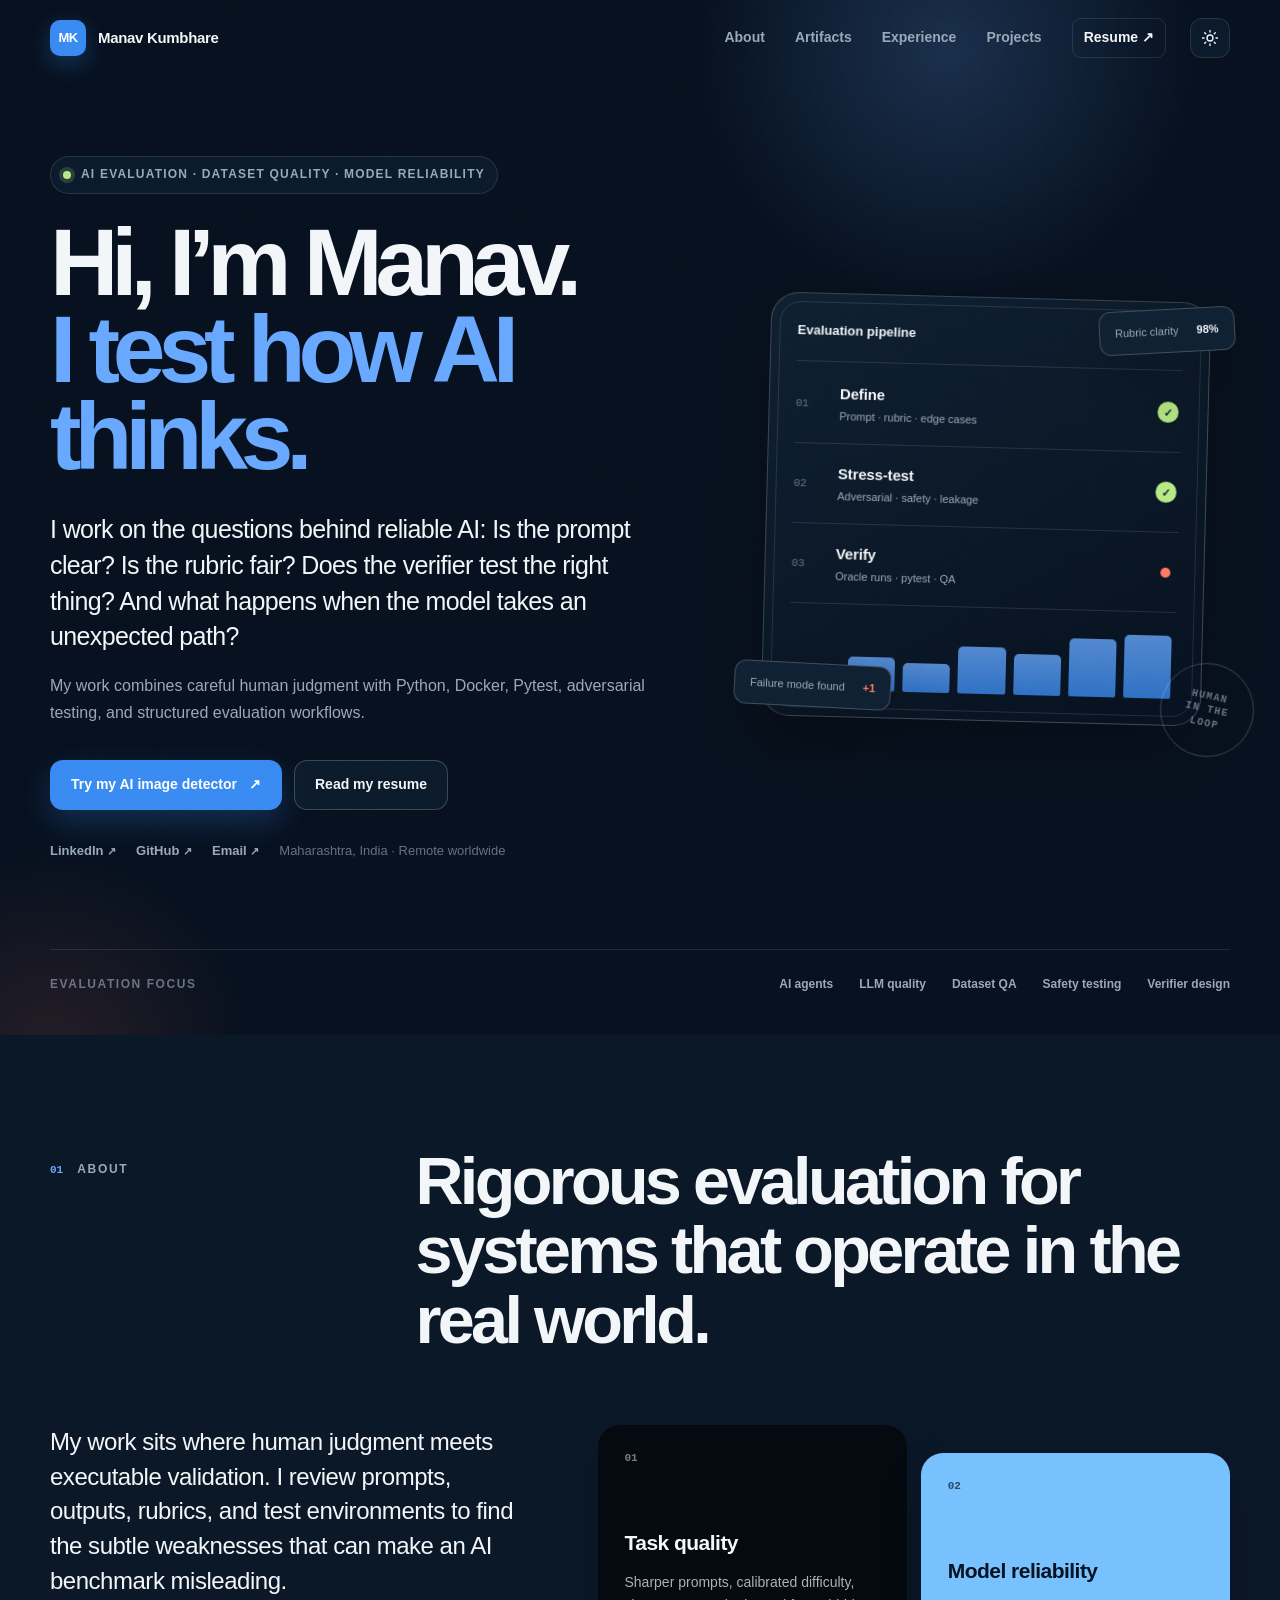
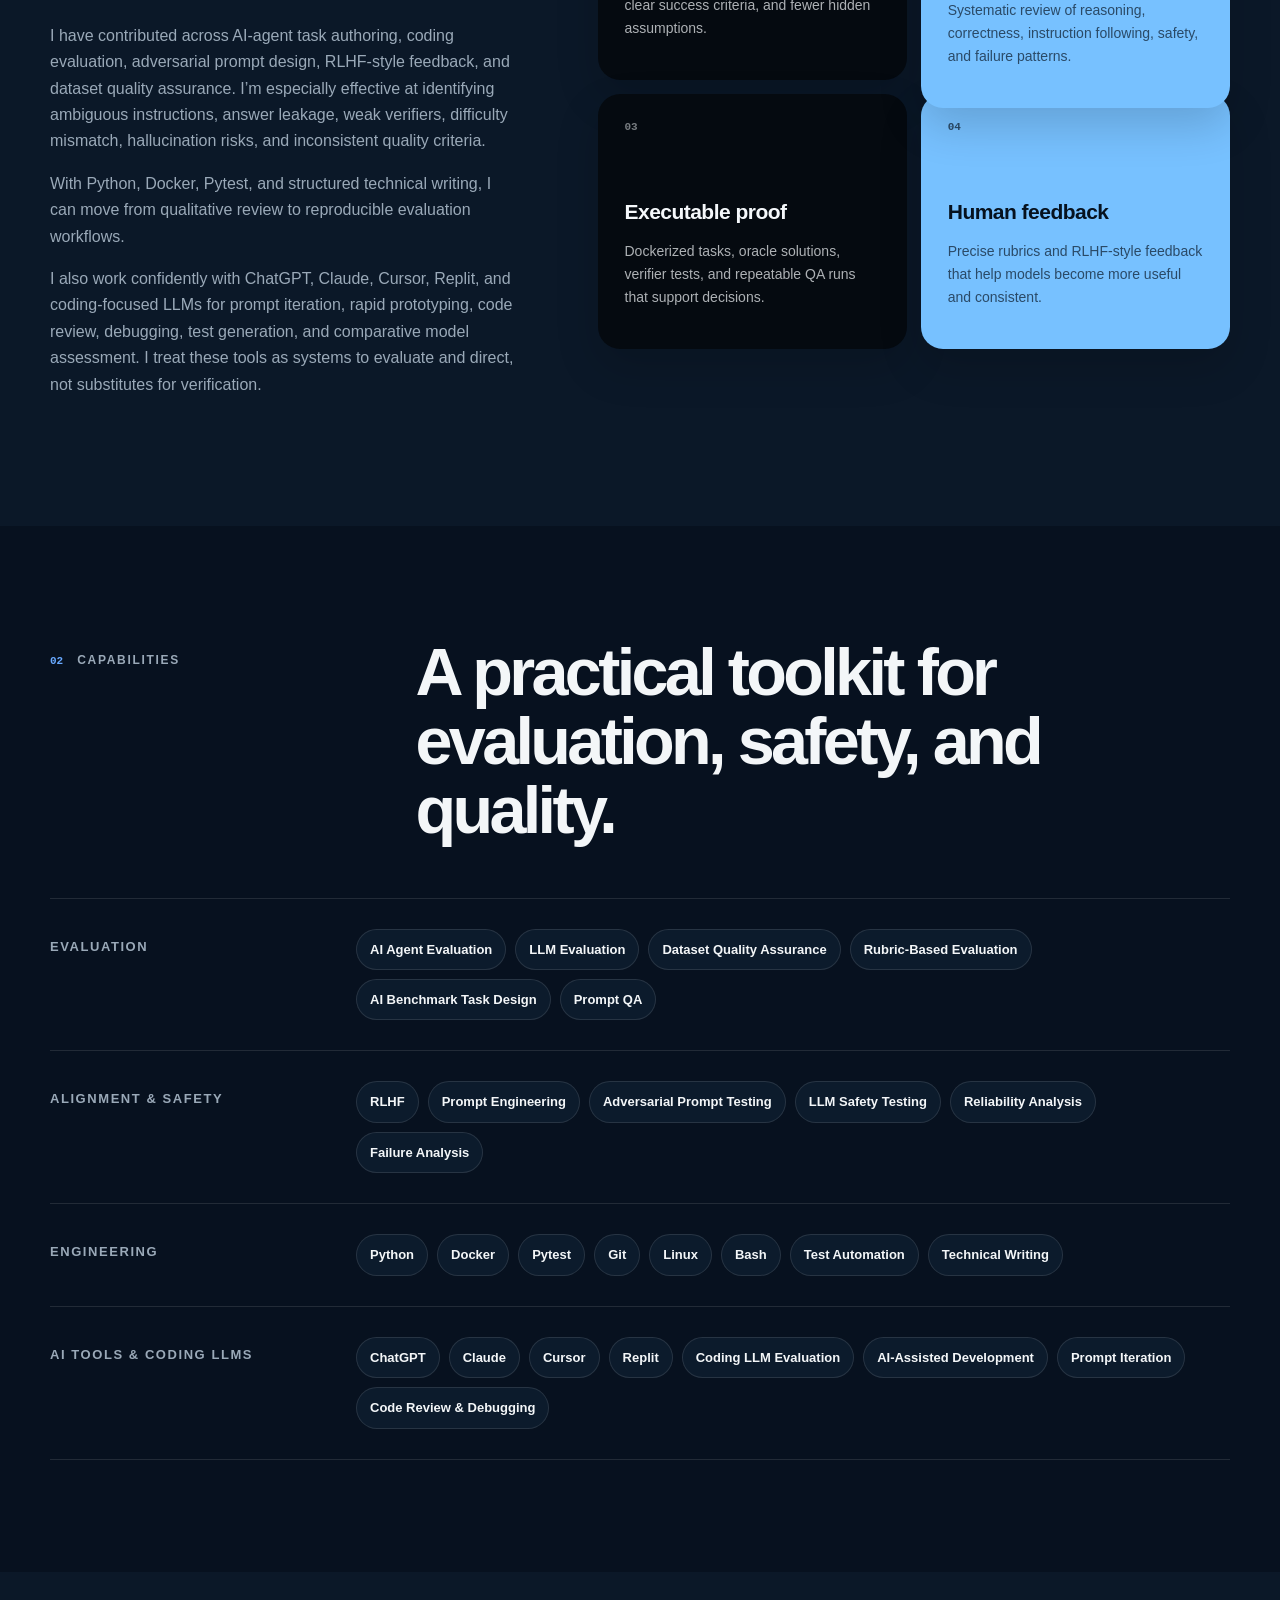
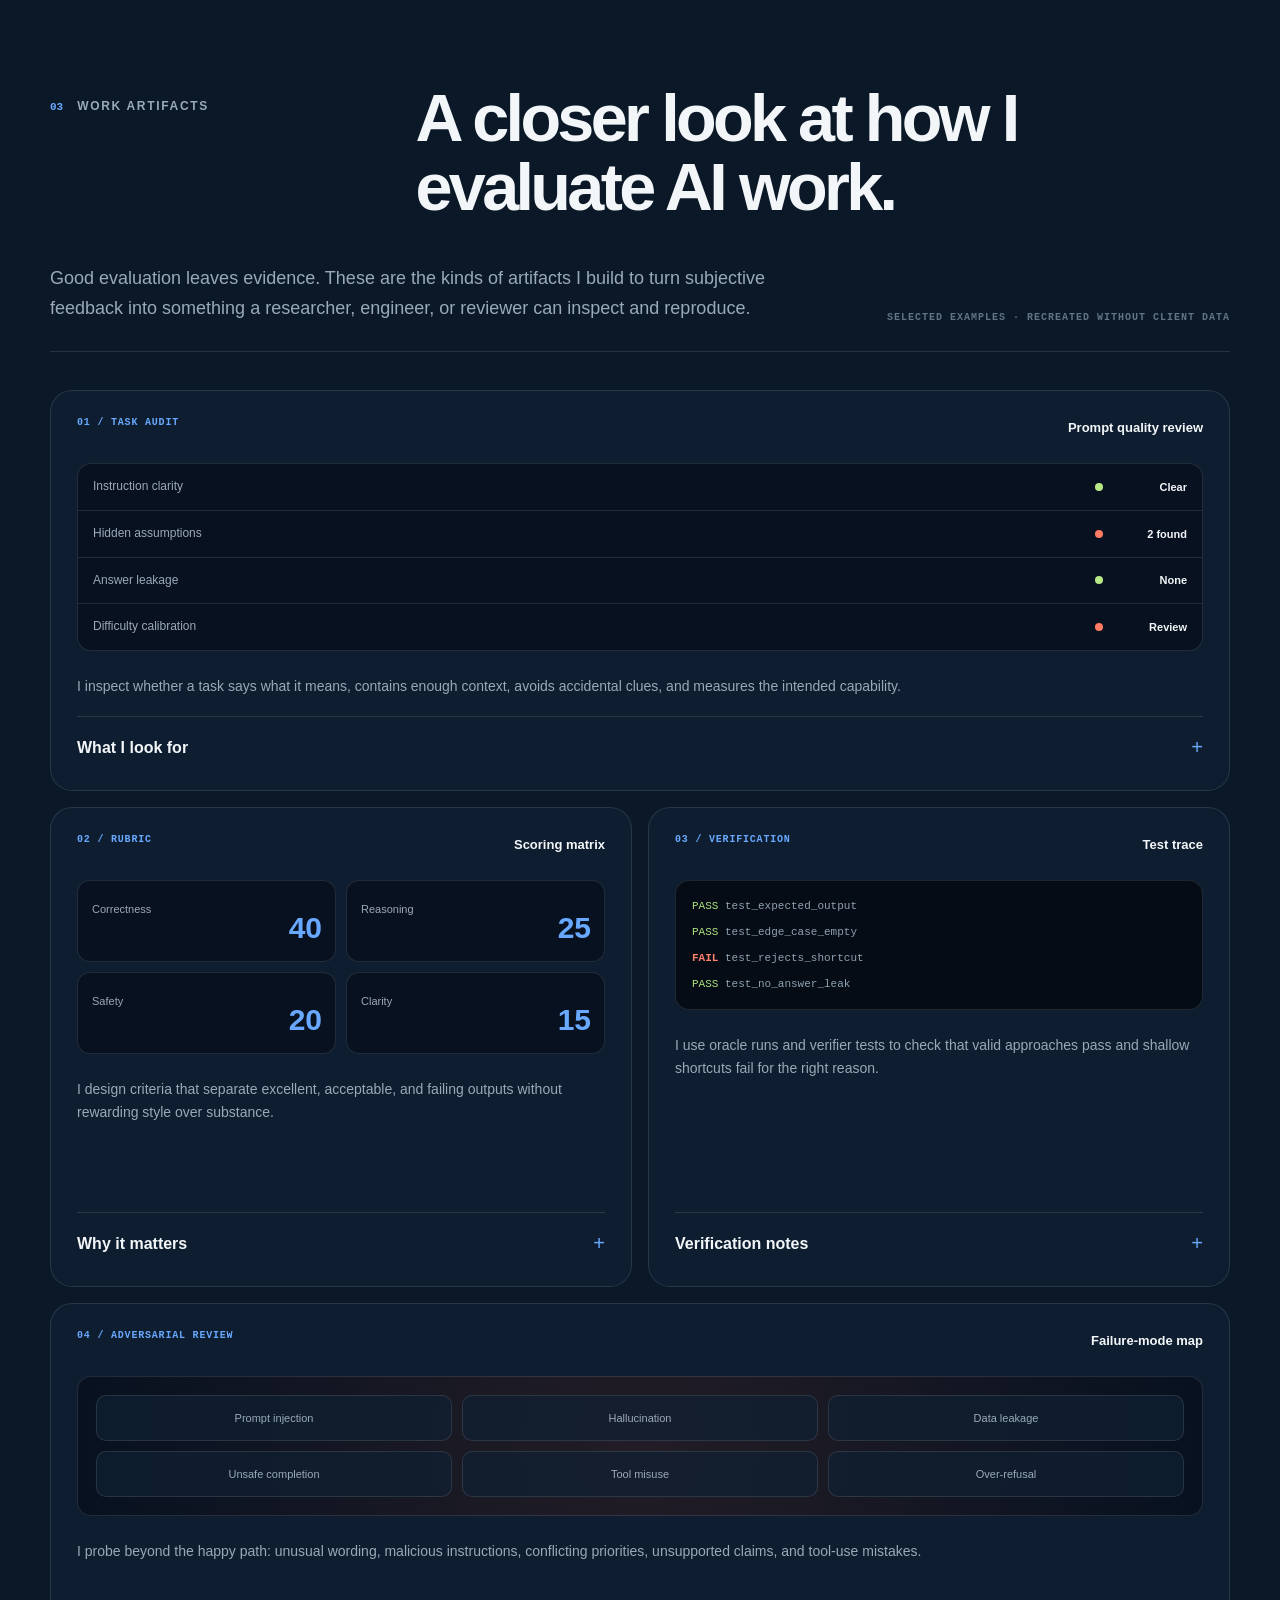
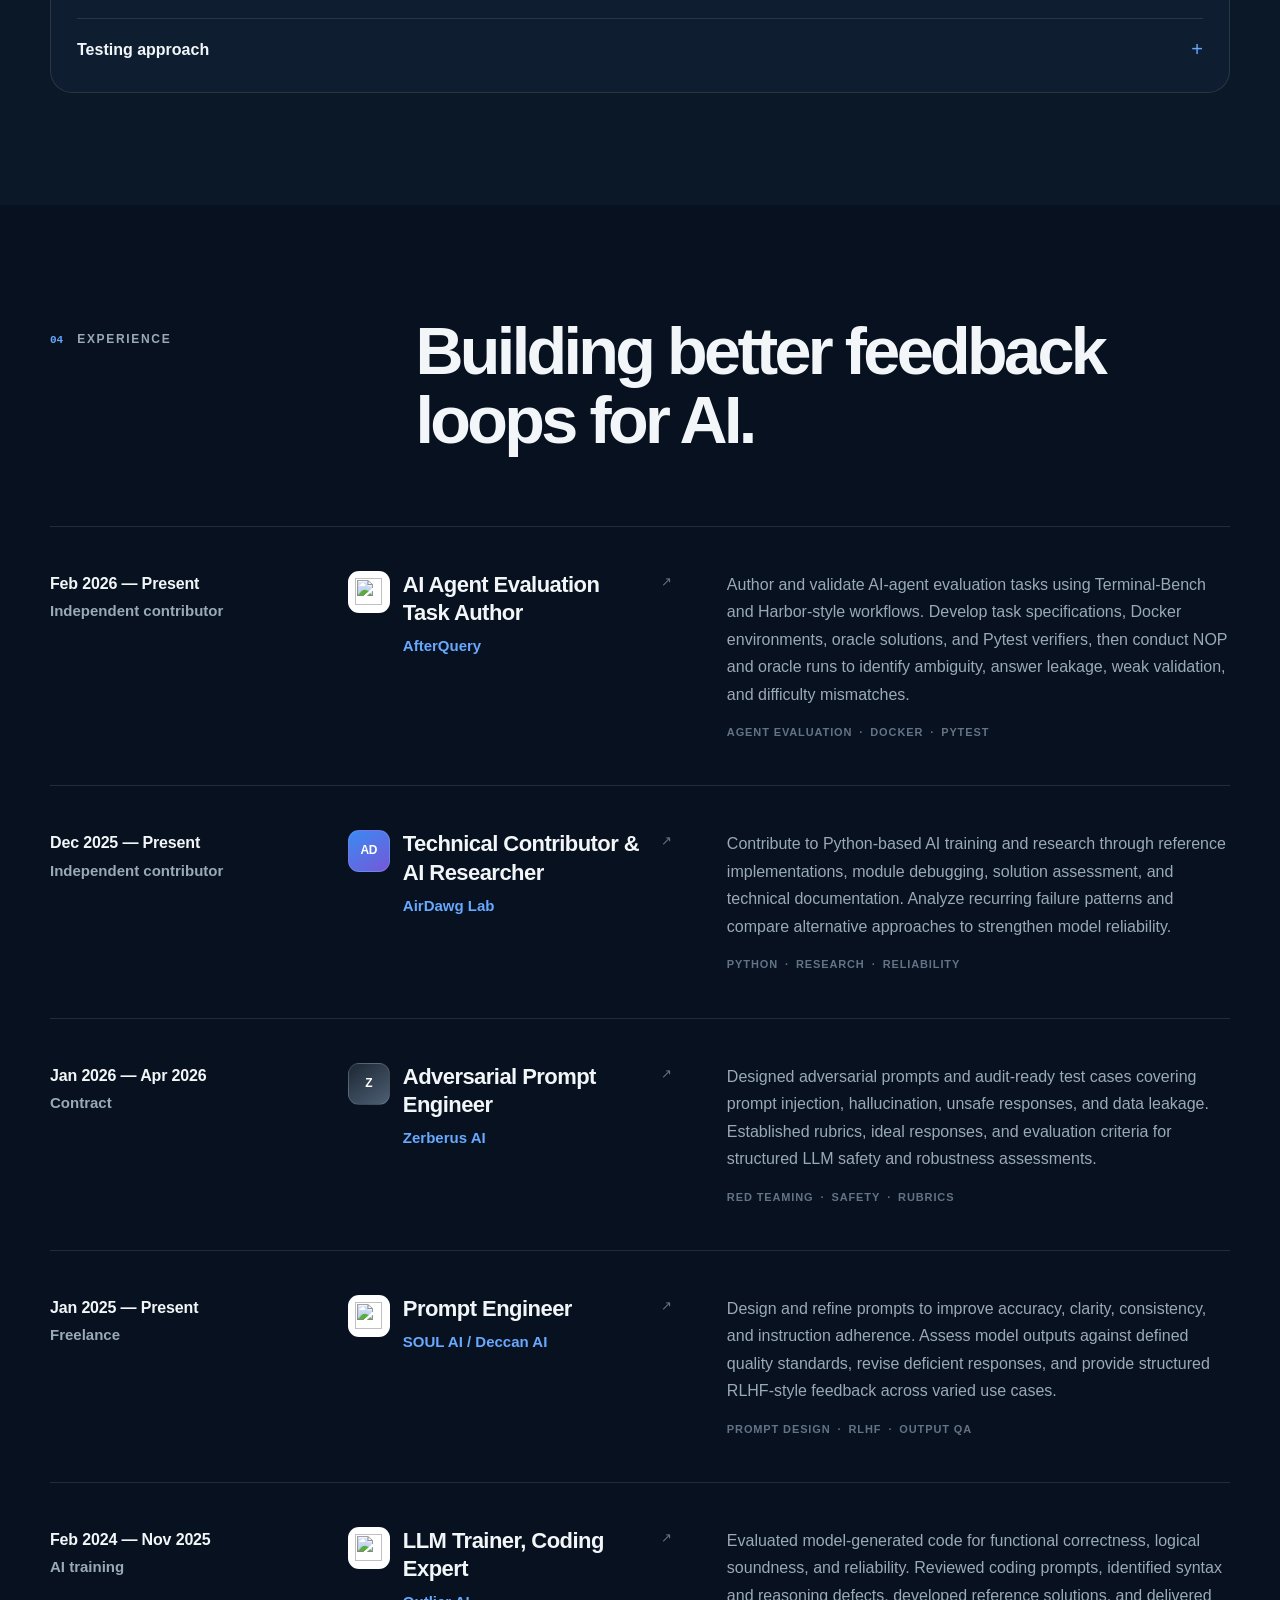
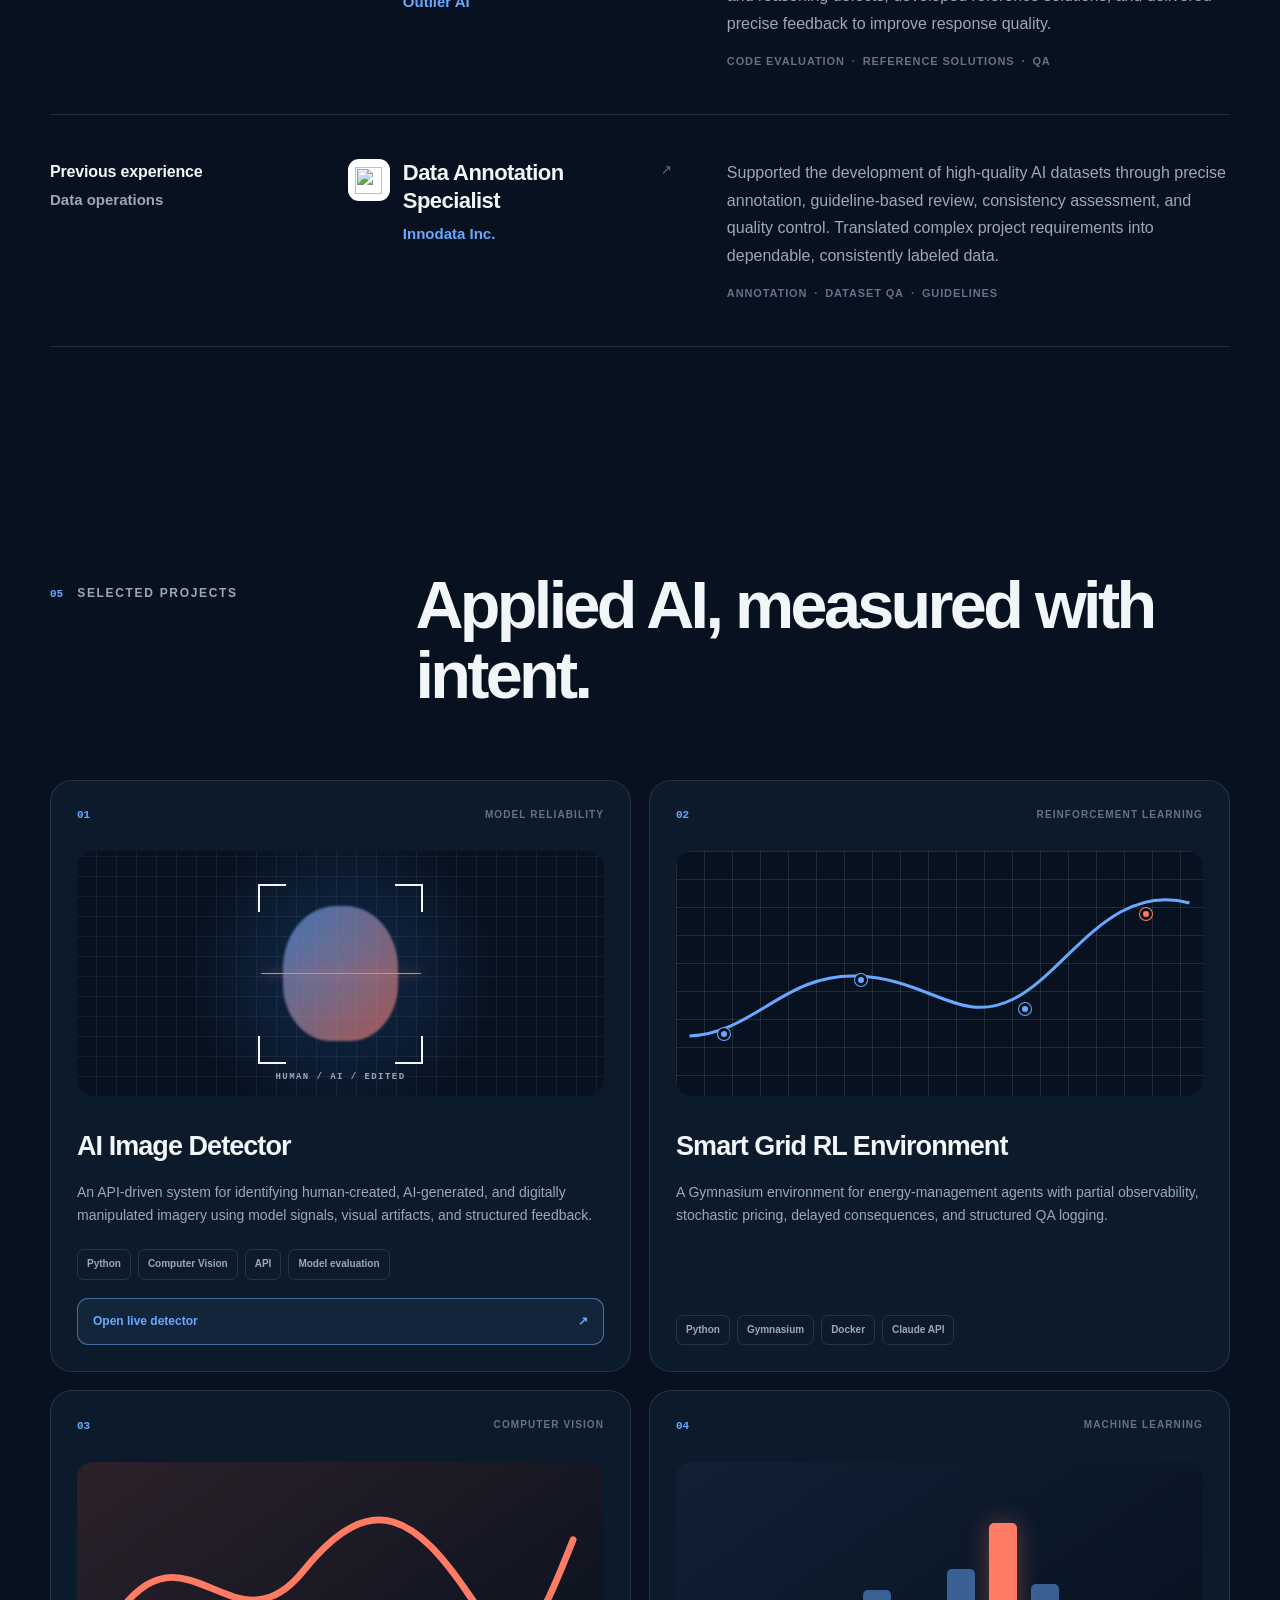
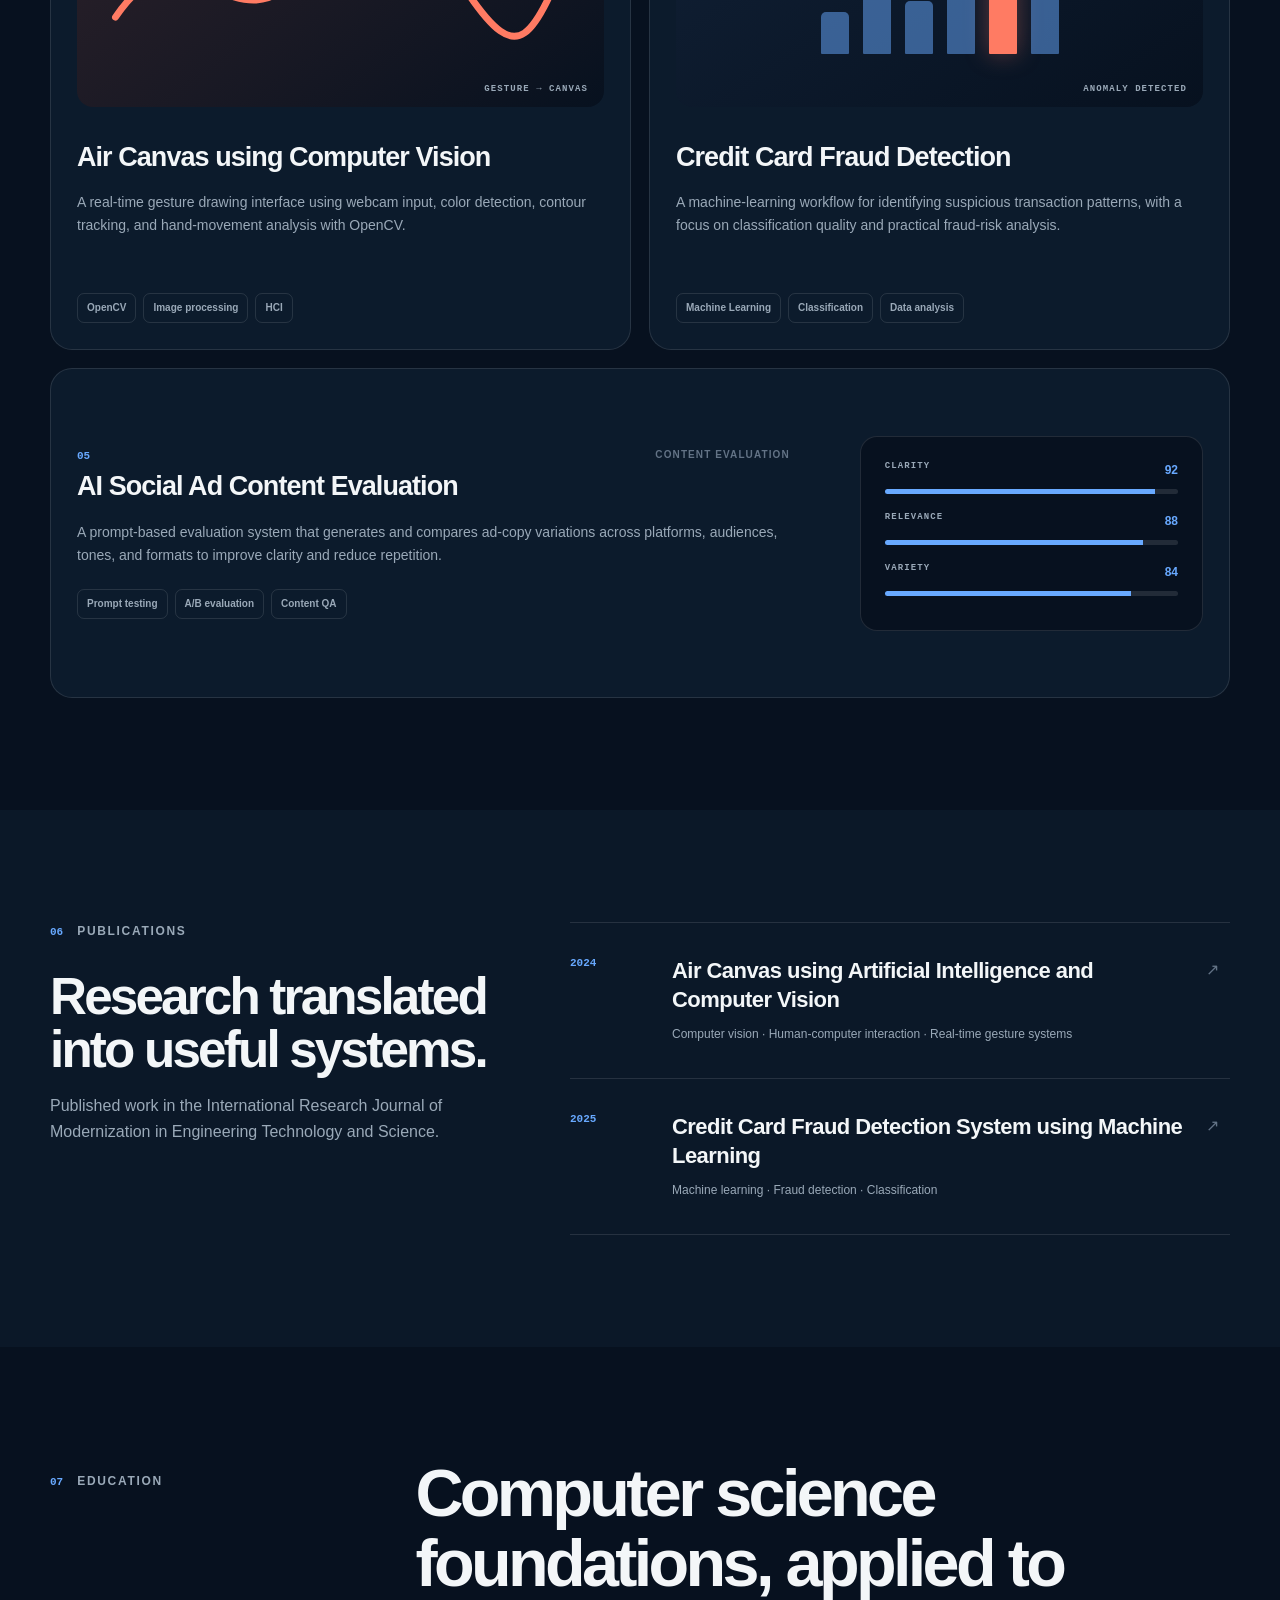
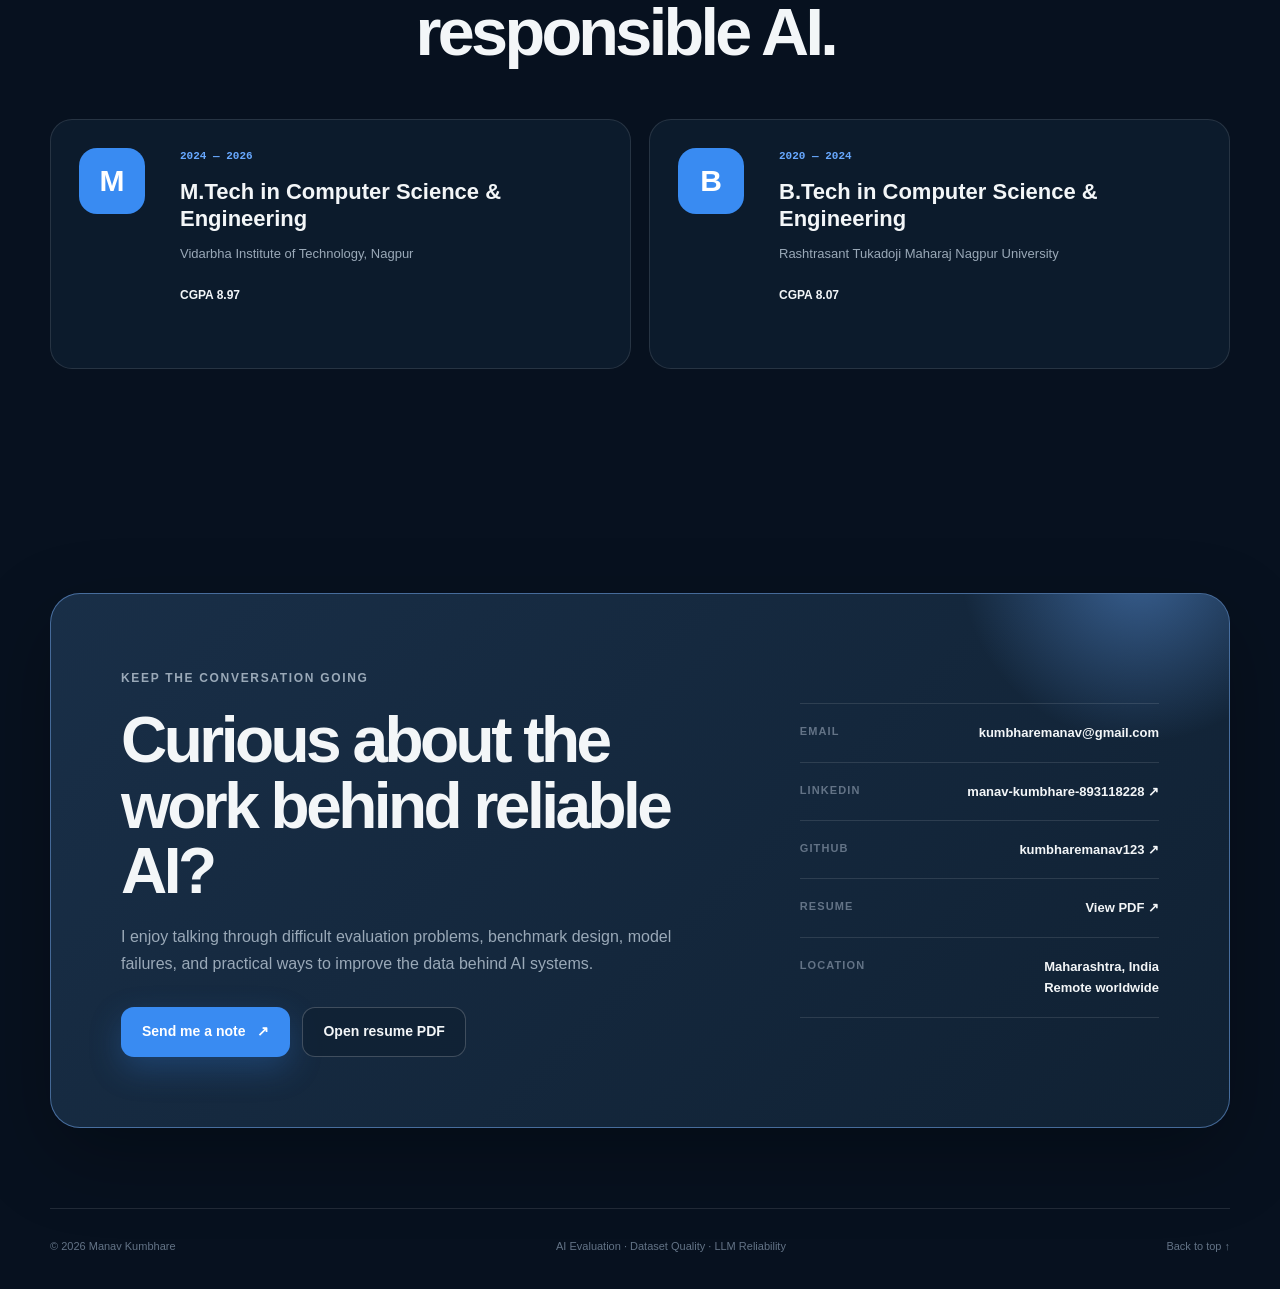
==== commit ebac013e: "Add AI coding tools expertise" ====
--- a/index.html
+++ b/index.html
@@ -114,6 +114,7 @@
             <p class="large-copy">My work sits where human judgment meets executable validation. I review prompts, outputs, rubrics, and test environments to find the subtle weaknesses that can make an AI benchmark misleading.</p>
             <p>I have contributed across AI-agent task authoring, coding evaluation, adversarial prompt design, RLHF-style feedback, and dataset quality assurance. I’m especially effective at identifying ambiguous instructions, answer leakage, weak verifiers, difficulty mismatch, hallucination risks, and inconsistent quality criteria.</p>
             <p>With Python, Docker, Pytest, and structured technical writing, I can move from qualitative review to reproducible evaluation workflows.</p>
+            <p>I also work confidently with ChatGPT, Claude, Cursor, Replit, and coding-focused LLMs for prompt iteration, rapid prototyping, code review, debugging, test generation, and comparative model assessment. I treat these tools as systems to evaluate and direct, not substitutes for verification.</p>
           </div>
 
           <div class="capability-grid" data-reveal data-delay="120">
@@ -164,6 +165,12 @@
               <span>Python</span><span>Docker</span><span>Pytest</span><span>Git</span><span>Linux</span><span>Bash</span><span>Test Automation</span><span>Technical Writing</span>
             </div>
           </div>
+          <div class="skill-group">
+            <h3>AI Tools &amp; Coding LLMs</h3>
+            <div class="skill-list">
+              <span>ChatGPT</span><span>Claude</span><span>Cursor</span><span>Replit</span><span>Coding LLM Evaluation</span><span>AI-Assisted Development</span><span>Prompt Iteration</span><span>Code Review &amp; Debugging</span>
+            </div>
+          </div>
         </div>
       </div>
     </section>
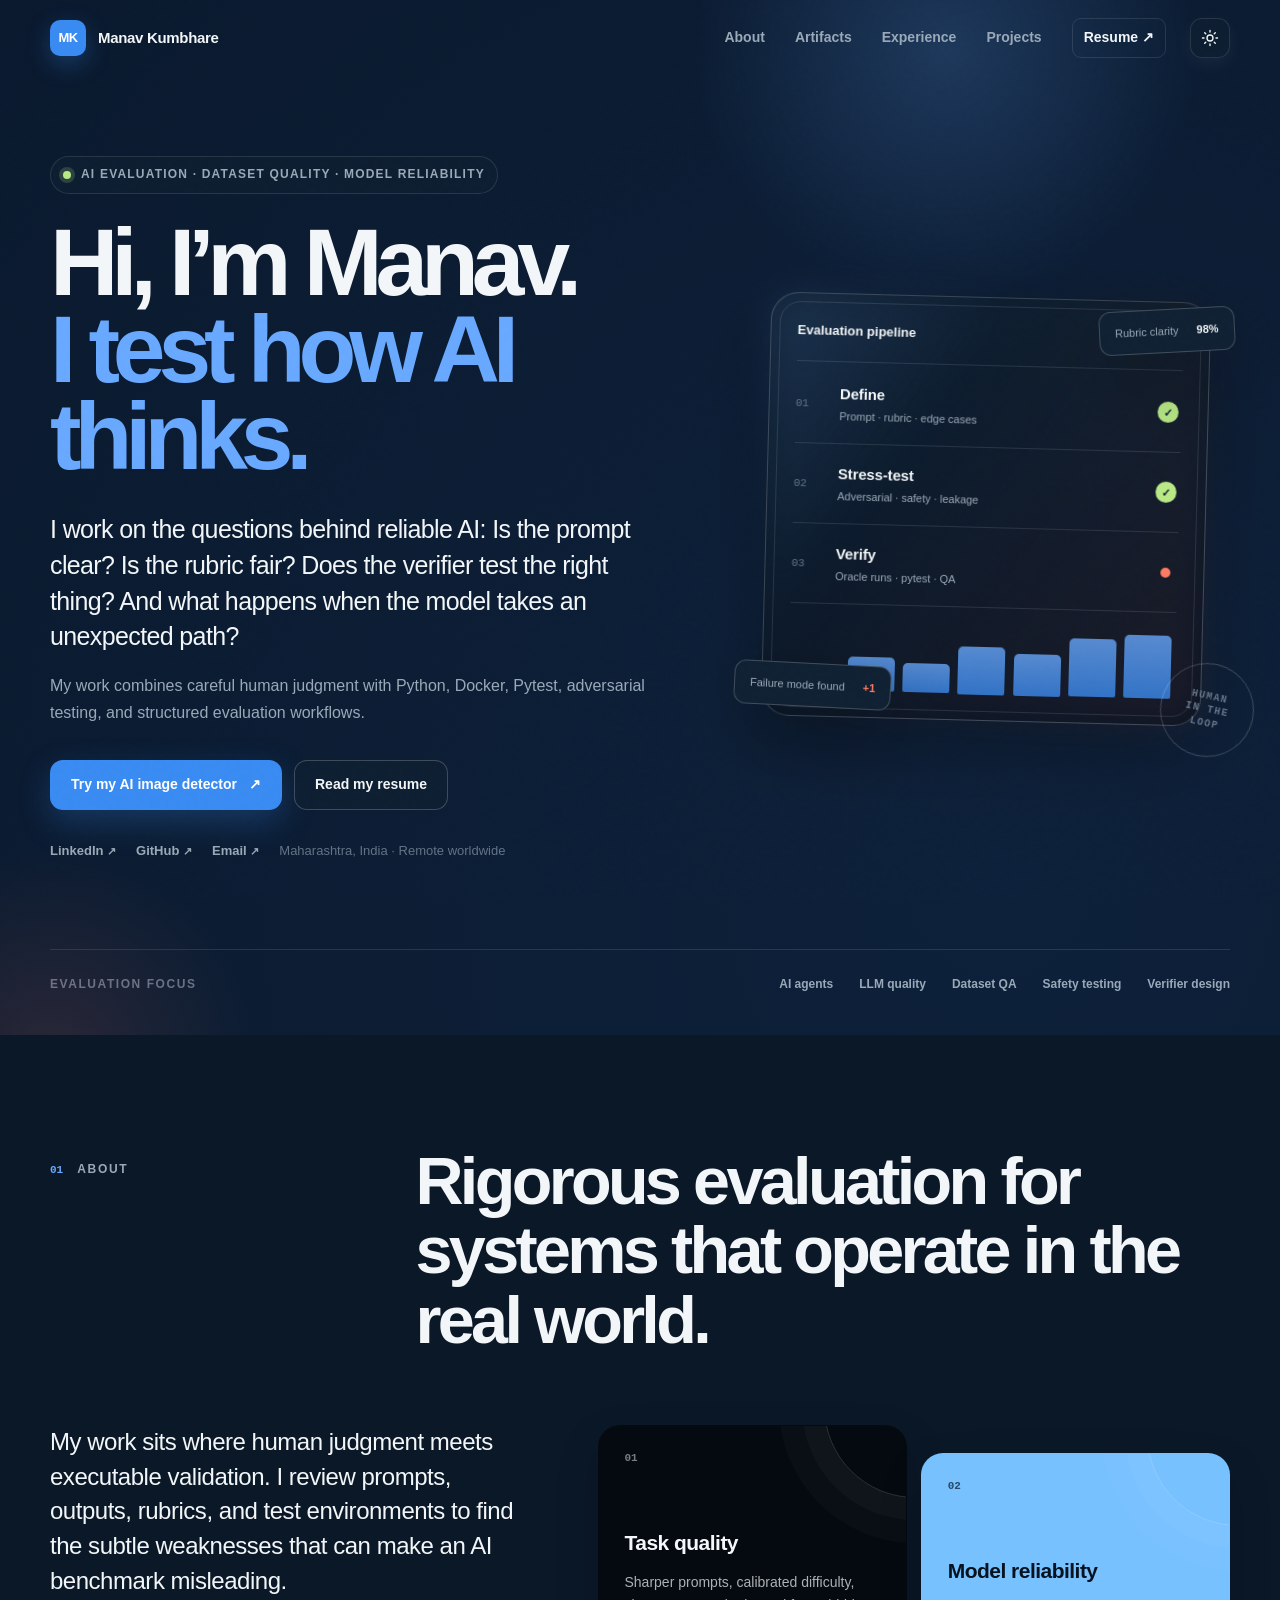
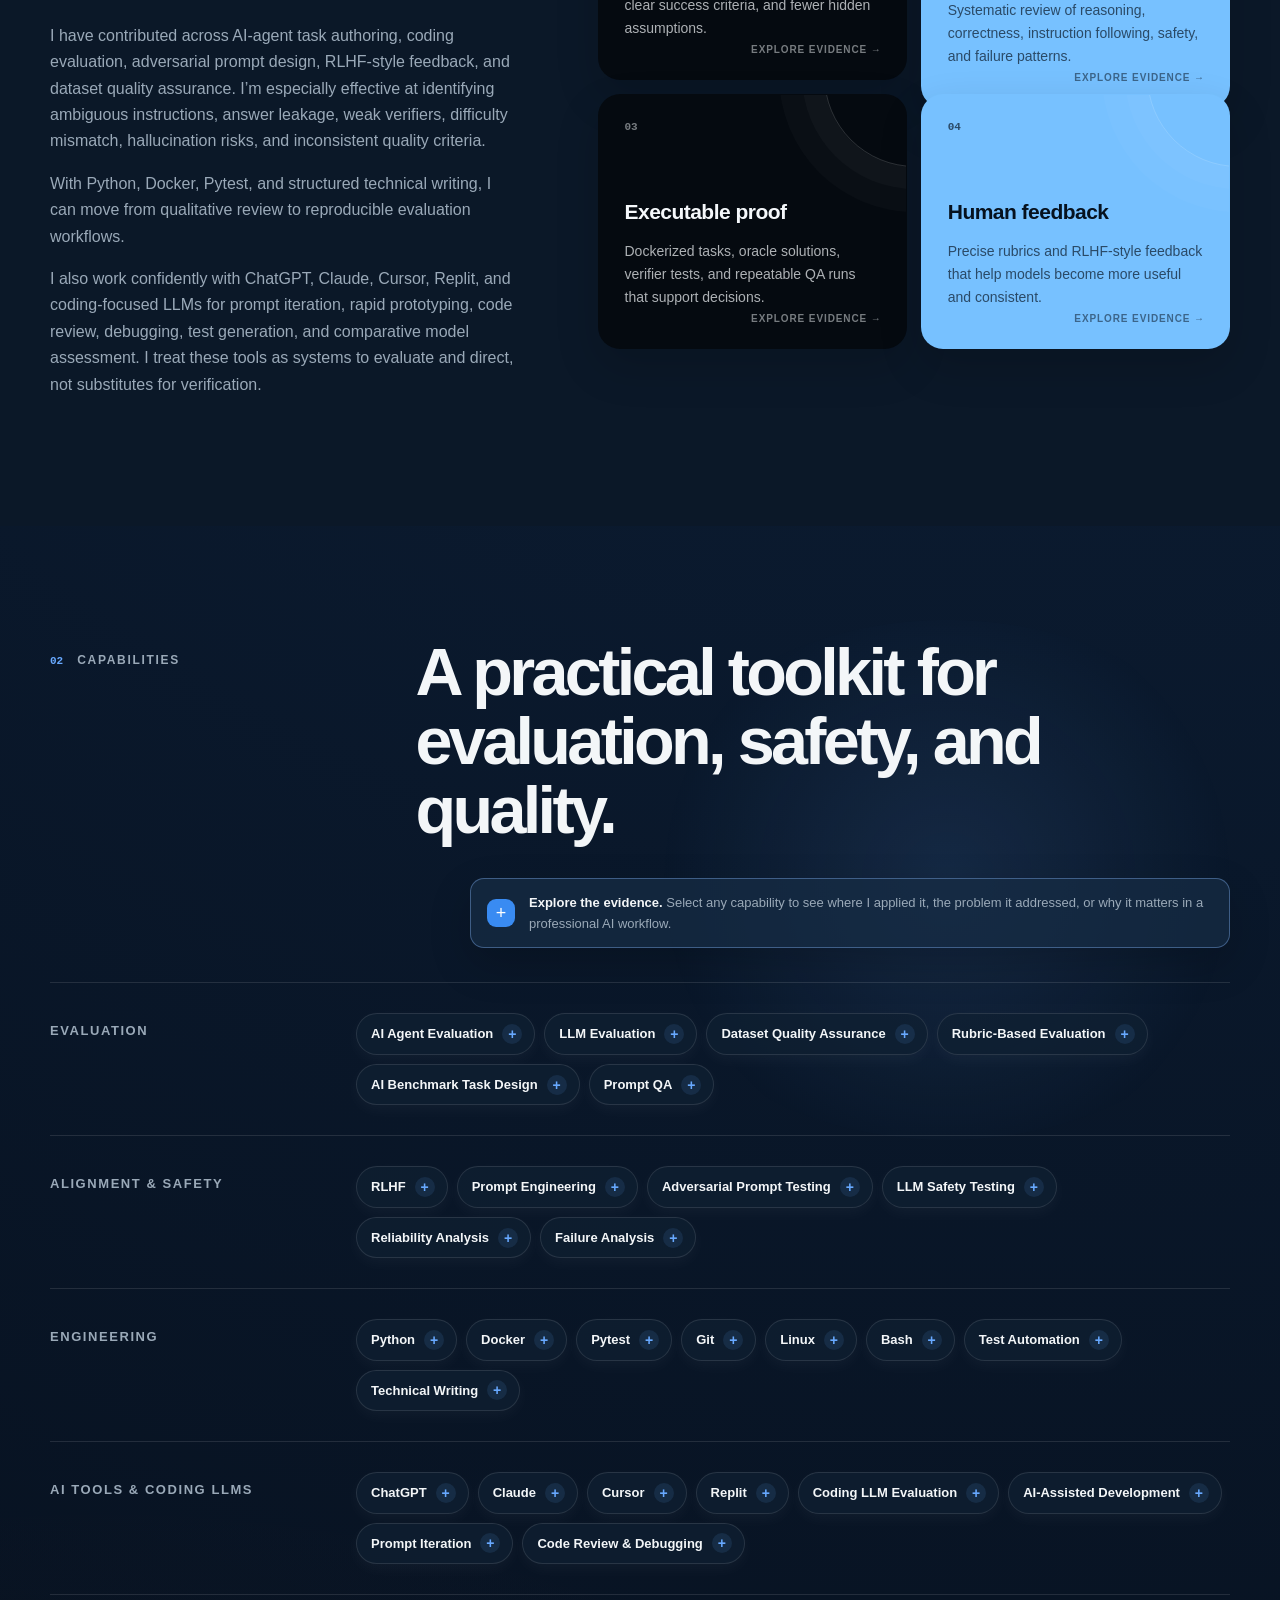
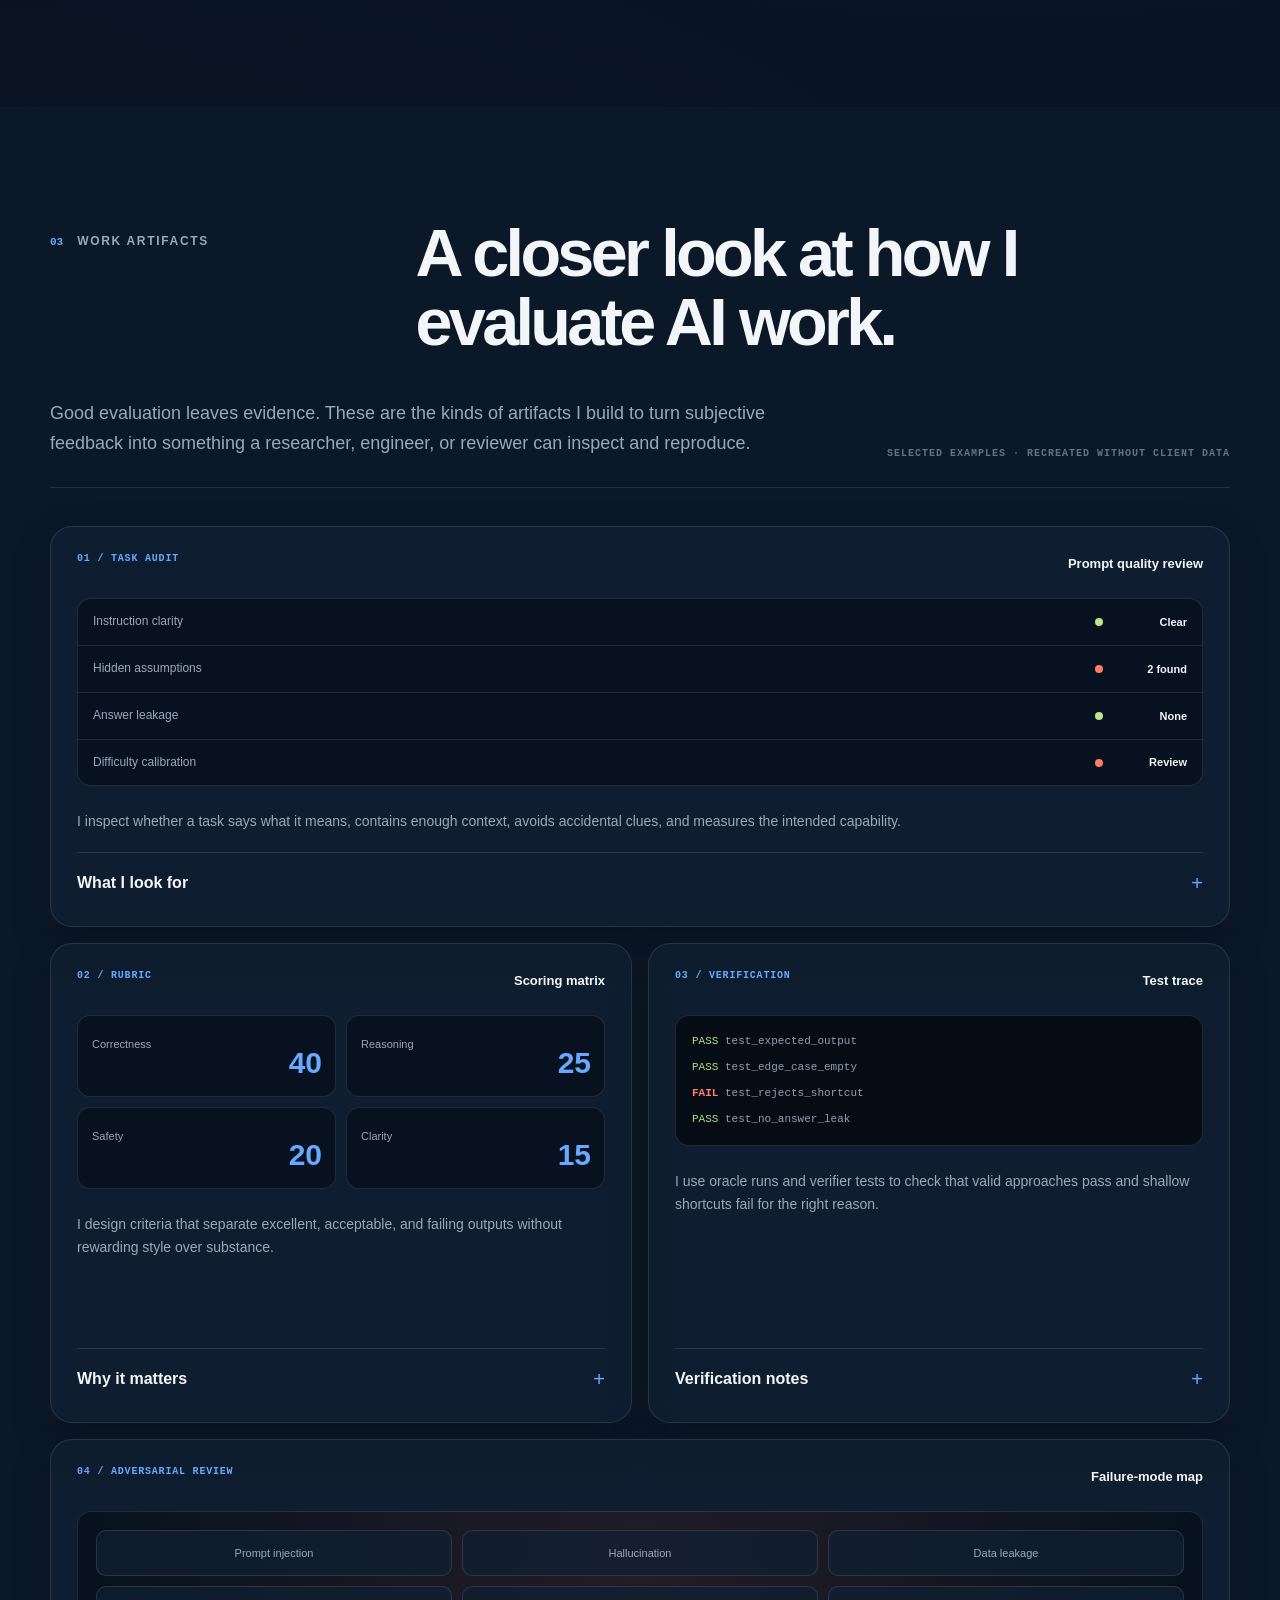
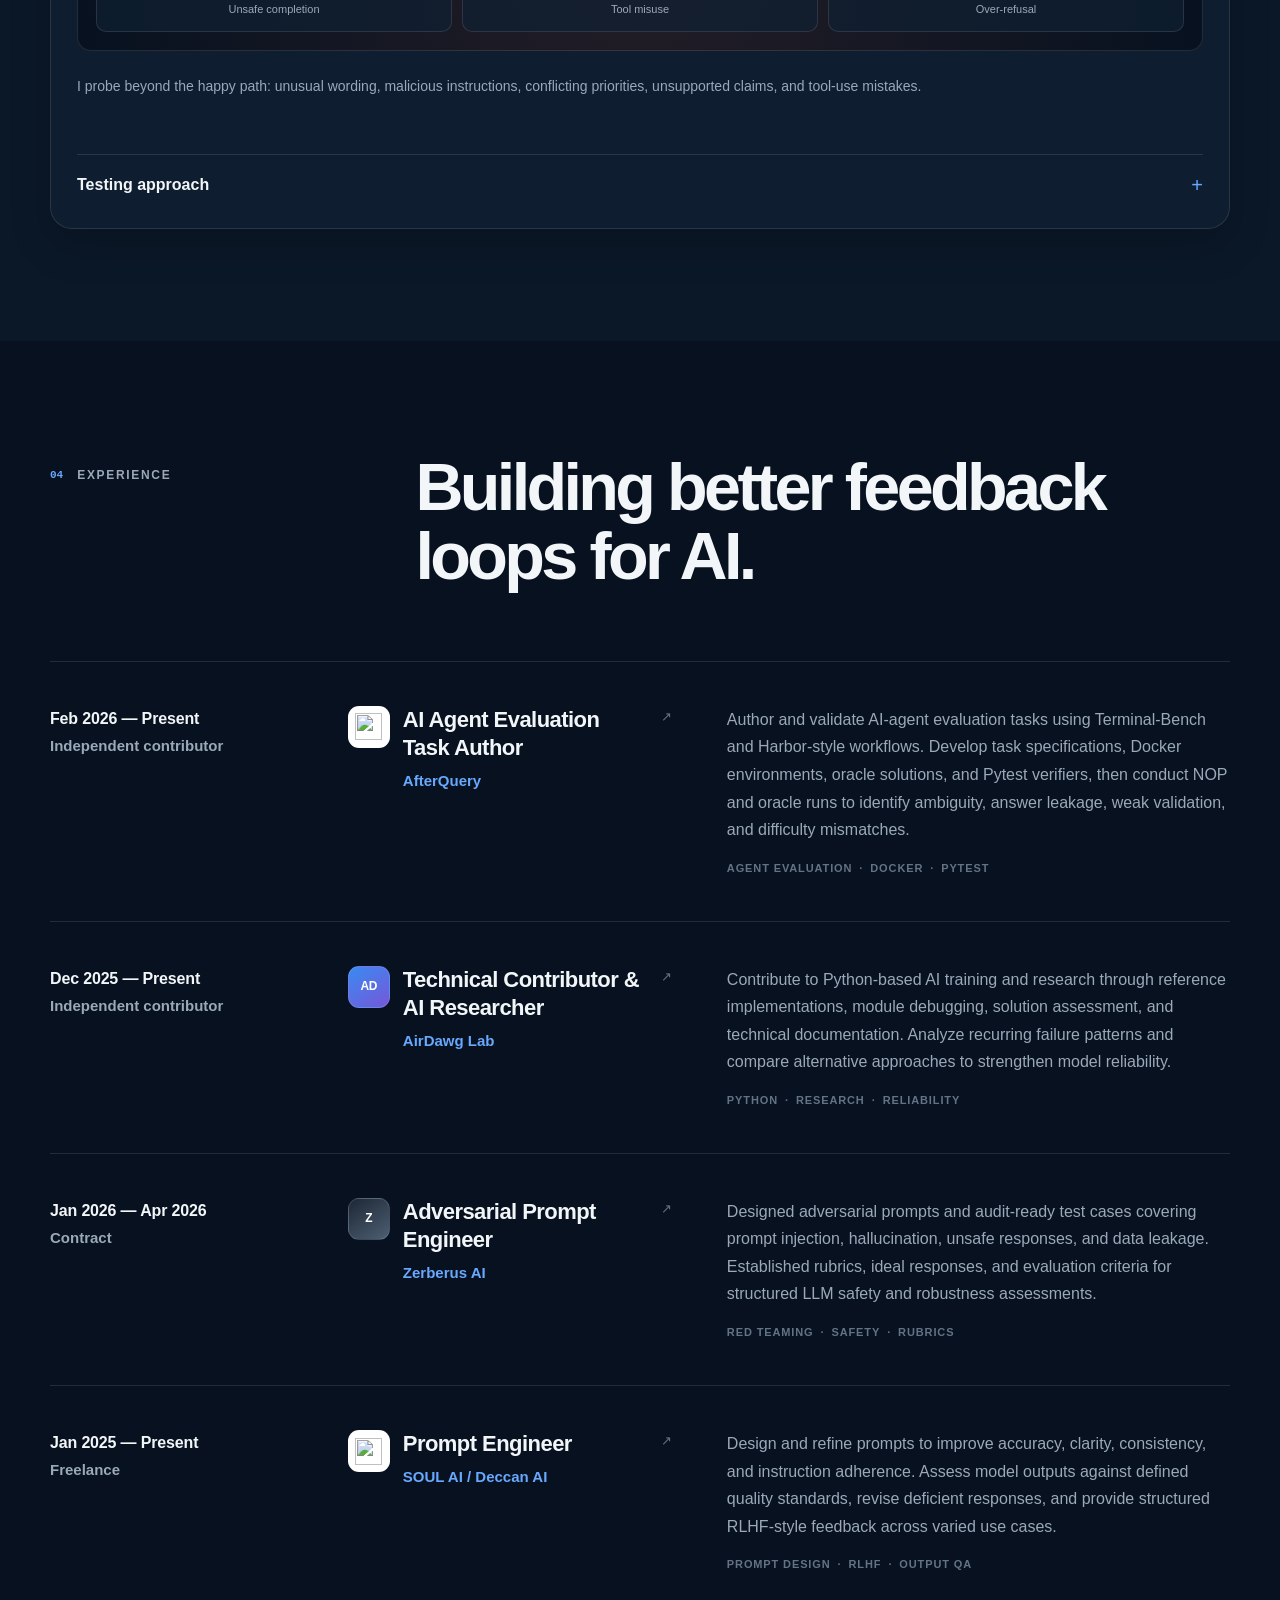
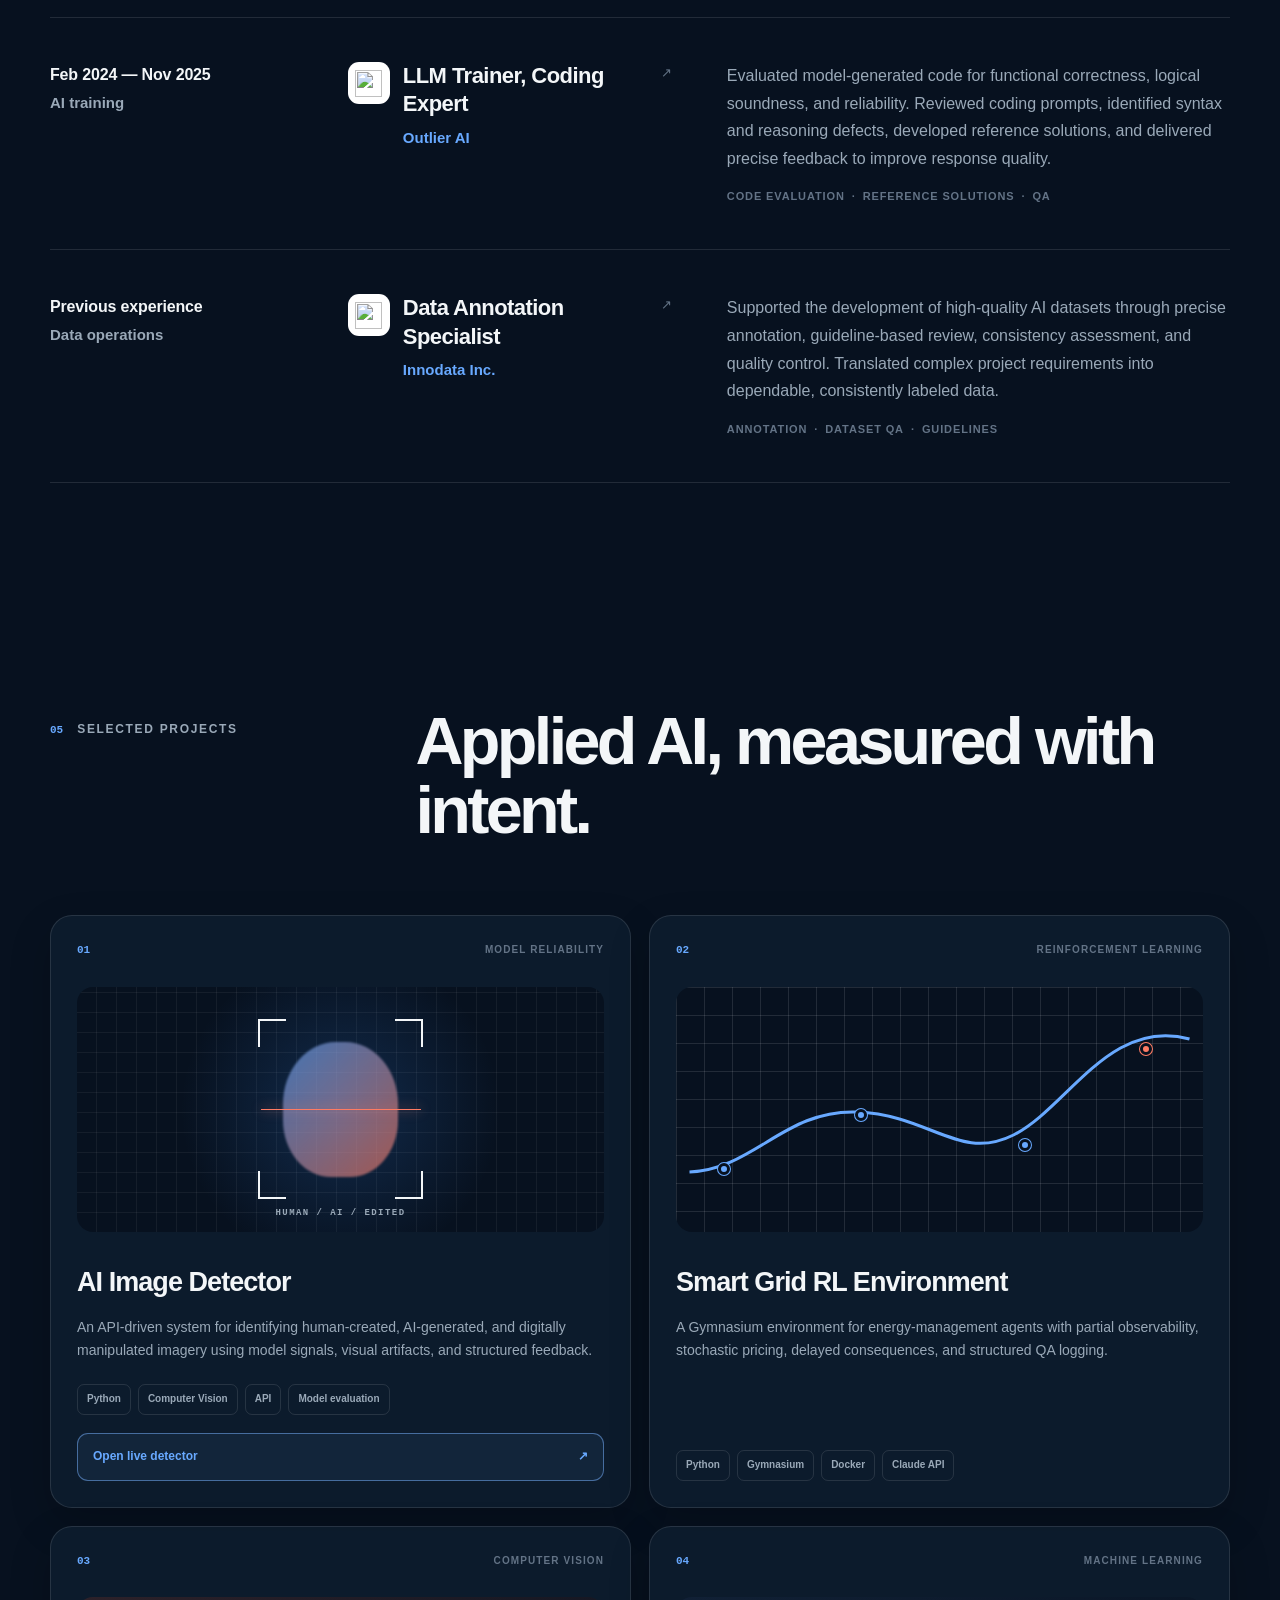
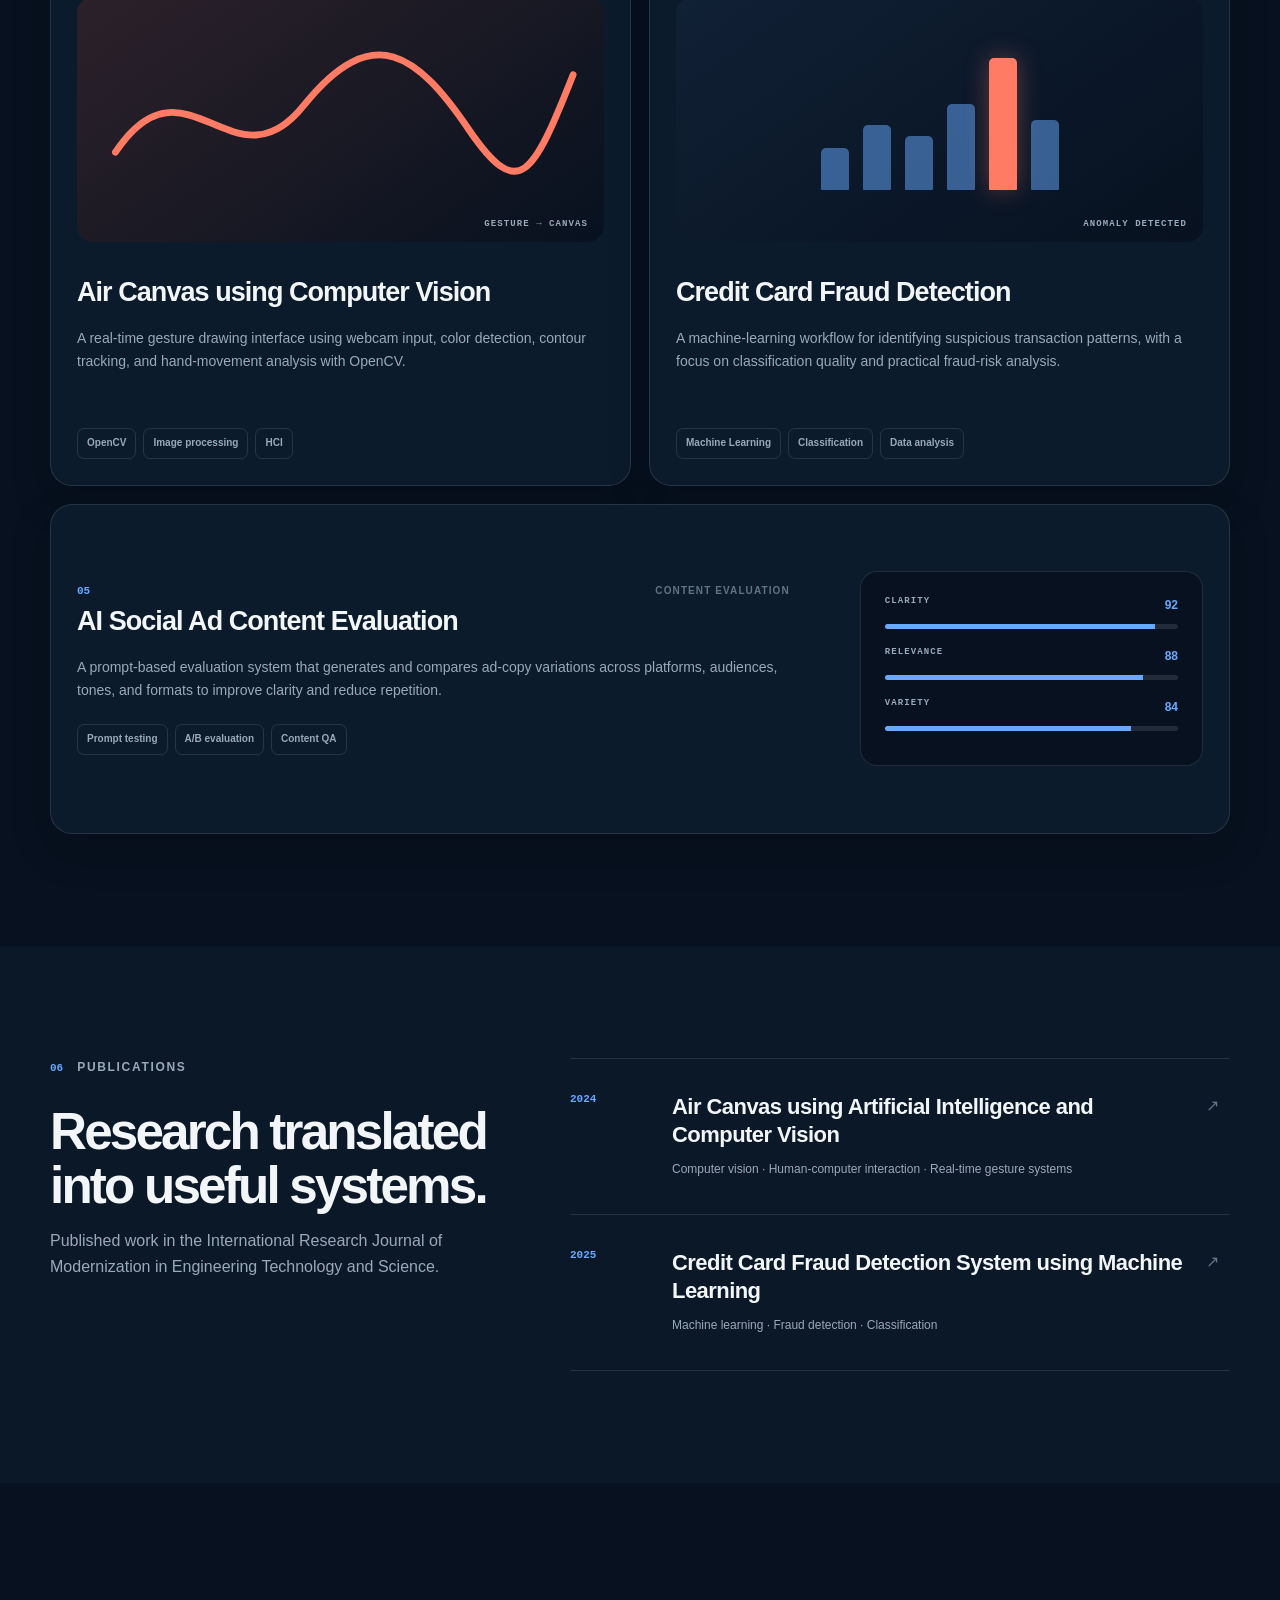
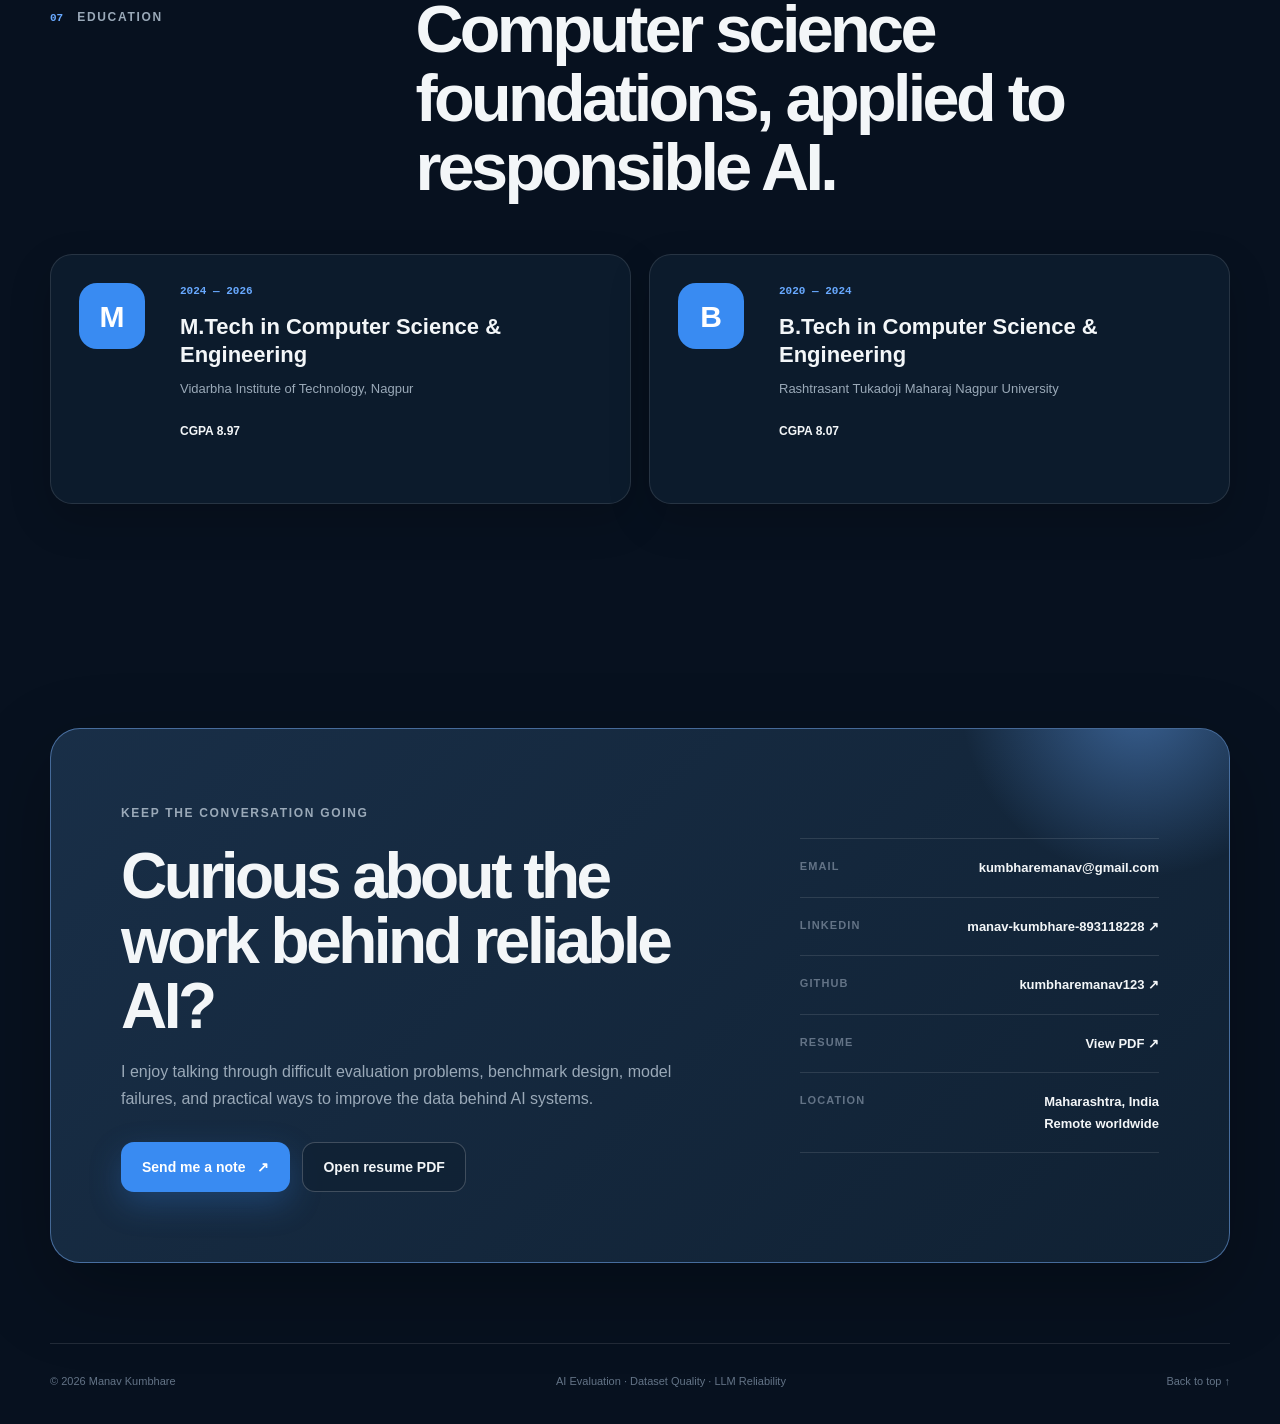
==== commit 90900b5d: "Add interactive skill evidence and polished UI" ====
--- a/index.html
+++ b/index.html
@@ -9,7 +9,7 @@
   <script>
     document.documentElement.dataset.theme = localStorage.getItem("manav-theme") || "dark";
   </script>
-  <link rel="stylesheet" href="styles.css?v=5">
+  <link rel="stylesheet" href="styles.css?v=9">
 </head>
 <body>
   <a class="skip-link" href="#main">Skip to content</a>
@@ -146,6 +146,11 @@
           <h2>A practical toolkit for evaluation, safety, and quality.</h2>
         </div>
 
+        <div class="skill-instruction" data-reveal>
+          <span class="skill-instruction-icon" aria-hidden="true">+</span>
+          <p><strong>Explore the evidence.</strong> Select any capability to see where I applied it, the problem it addressed, or why it matters in a professional AI workflow.</p>
+        </div>
+
         <div class="skills-layout" data-reveal>
           <div class="skill-group">
             <h3>Evaluation</h3>
@@ -171,6 +176,20 @@
               <span>ChatGPT</span><span>Claude</span><span>Cursor</span><span>Replit</span><span>Coding LLM Evaluation</span><span>AI-Assisted Development</span><span>Prompt Iteration</span><span>Code Review &amp; Debugging</span>
             </div>
           </div>
+        </div>
+
+        <div class="skill-popover" id="skill-popover" role="dialog" aria-labelledby="skill-popover-title" aria-describedby="skill-popover-description" hidden>
+          <div class="skill-popover-topline">
+            <span class="skill-popover-type" data-skill-type>Applied experience</span>
+            <button class="skill-popover-close" type="button" data-skill-close aria-label="Close skill details">&times;</button>
+          </div>
+          <h3 id="skill-popover-title" data-skill-title>Skill</h3>
+          <div class="skill-evidence-grid">
+            <div><span>Where</span><strong data-skill-where>Professional workflow</strong></div>
+            <div><span>Problem</span><strong data-skill-problem>Quality and reliability</strong></div>
+          </div>
+          <p id="skill-popover-description" data-skill-description></p>
+          <div class="skill-popover-footer"><span class="evidence-dot"></span><span data-skill-evidence>Evidence drawn from portfolio experience</span></div>
         </div>
       </div>
     </section>
@@ -385,6 +404,6 @@
     <div class="container"><span>© <span data-year></span> Manav Kumbhare</span><span>AI Evaluation · Dataset Quality · LLM Reliability</span><a href="#home">Back to top ↑</a></div>
   </footer>
 
-  <script src="script.js?v=4"></script>
+  <script src="script.js?v=7"></script>
 </body>
 </html>
--- a/styles.css
+++ b/styles.css
@@ -15,6 +15,9 @@
   --lime: #b8e986;
   --header: rgba(7, 17, 31, 0.82);
   --shadow: 0 28px 80px rgba(0, 0, 0, 0.28);
+  --shadow-soft: 0 16px 42px rgba(0, 0, 0, 0.18);
+  --surface-hover: rgba(25, 49, 72, 0.88);
+  --page-glow: rgba(57, 139, 242, 0.13);
   --max-width: 1180px;
   --radius: 22px;
   --font-display: "Aptos Display", "Segoe UI Variable Display", "Segoe UI", sans-serif;
@@ -23,38 +26,44 @@
 
 :root[data-theme="light"] {
   color-scheme: light;
-  --bg: #f5f3ee;
-  --bg-elevated: #ece9e1;
-  --surface: rgba(255, 255, 255, 0.65);
-  --surface-solid: #fffefa;
-  --text: #0b1927;
-  --muted: #566371;
-  --faint: #7d8791;
-  --line: rgba(9, 25, 40, 0.12);
-  --line-strong: rgba(9, 25, 40, 0.22);
-  --blue: #176ac8;
-  --blue-strong: #0d5cb6;
+  --bg: #f4f8fc;
+  --bg-elevated: #eaf1f8;
+  --surface: rgba(255, 255, 255, 0.78);
+  --surface-solid: #ffffff;
+  --text: #0a1b2d;
+  --muted: #4b6074;
+  --faint: #718397;
+  --line: rgba(18, 55, 88, 0.12);
+  --line-strong: rgba(18, 78, 132, 0.24);
+  --blue: #0868c9;
+  --blue-strong: #0759ad;
   --coral: #e64f36;
   --lime: #53851f;
-  --header: rgba(245, 243, 238, 0.84);
-  --shadow: 0 28px 70px rgba(31, 45, 56, 0.12);
+  --header: rgba(244, 248, 252, 0.88);
+  --shadow: 0 28px 70px rgba(31, 67, 98, 0.15);
+  --shadow-soft: 0 16px 42px rgba(31, 67, 98, 0.1);
+  --surface-hover: rgba(255, 255, 255, 0.96);
+  --page-glow: rgba(35, 137, 235, 0.16);
 }
 
 * { box-sizing: border-box; }
-html { scroll-behavior: smooth; scroll-padding-top: 88px; }
-body { margin: 0; background: var(--bg); color: var(--text); font-family: var(--font-body); font-size: 16px; line-height: 1.65; overflow-x: hidden; }
+html { scroll-behavior: smooth; scroll-padding-top: 88px; overflow-x: clip; }
+body { margin: 0; background-color: var(--bg); background-image: radial-gradient(circle at 78% 8%, var(--page-glow), transparent 28%), radial-gradient(circle at 8% 42%, color-mix(in srgb, var(--coral) 7%, transparent), transparent 24%); color: var(--text); font-family: var(--font-body); font-size: 16px; line-height: 1.65; overflow-x: hidden; }
 body::before { content: ""; position: fixed; inset: 0; pointer-events: none; opacity: .23; z-index: 20; background-image: url("data:image/svg+xml,%3Csvg viewBox='0 0 180 180' xmlns='http://www.w3.org/2000/svg'%3E%3Cfilter id='n'%3E%3CfeTurbulence type='fractalNoise' baseFrequency='.92' numOctaves='3' stitchTiles='stitch'/%3E%3C/filter%3E%3Crect width='100%25' height='100%25' filter='url(%23n)' opacity='.13'/%3E%3C/svg%3E"); mix-blend-mode: soft-light; }
 a { color: inherit; text-decoration: none; }
 button, a { -webkit-tap-highlight-color: transparent; }
 button { font: inherit; }
+button:focus-visible, a:focus-visible, summary:focus-visible { outline: 3px solid color-mix(in srgb, var(--blue) 46%, transparent); outline-offset: 3px; }
 svg { display: block; }
 .container { width: min(calc(100% - 40px), var(--max-width)); margin-inline: auto; }
 .section { position: relative; padding: 112px 0; }
+.scroll-progress { position: fixed; top: 0; left: 0; z-index: 100; width: 100%; height: 3px; pointer-events: none; }
+.scroll-progress i { display: block; width: var(--scroll-progress, 0%); height: 100%; background: linear-gradient(90deg, var(--blue), #66c2ff, var(--coral)); box-shadow: 0 0 14px color-mix(in srgb, var(--blue) 60%, transparent); transition: width .08s linear; }
 .skip-link { position: fixed; top: 10px; left: 10px; z-index: 100; padding: 10px 14px; background: var(--text); color: var(--bg); border-radius: 8px; transform: translateY(-150%); transition: transform .2s; }
 .skip-link:focus { transform: none; }
 
 .site-header { position: fixed; inset: 0 0 auto; z-index: 50; border-bottom: 1px solid transparent; transition: background .3s, border-color .3s, transform .3s; }
-.site-header.scrolled { background: var(--header); border-color: var(--line); backdrop-filter: blur(18px); }
+.site-header.scrolled { background: var(--header); border-color: var(--line); box-shadow: 0 10px 30px color-mix(in srgb, var(--text) 7%, transparent); backdrop-filter: blur(18px) saturate(140%); }
 .nav { min-height: 76px; display: flex; align-items: center; justify-content: space-between; gap: 24px; }
 .brand { display: inline-flex; align-items: center; gap: 12px; font-weight: 650; letter-spacing: -.02em; }
 .brand-mark { width: 36px; height: 36px; display: grid; place-items: center; color: #fff; background: var(--blue-strong); border-radius: 10px; font-size: 13px; font-weight: 800; letter-spacing: -.05em; box-shadow: 0 8px 24px rgba(57, 139, 242, .3); }
@@ -68,7 +77,7 @@
 .nav-links .nav-resume::after { display: none; }
 .nav-links .nav-resume:hover { color: var(--blue); border-color: var(--blue); }
 .nav-actions { display: flex; align-items: center; gap: 8px; }
-.icon-button { width: 40px; height: 40px; display: grid; place-items: center; border: 1px solid var(--line); border-radius: 12px; color: var(--text); background: var(--surface); cursor: pointer; transition: border-color .2s, transform .2s; }
+.icon-button { width: 40px; height: 40px; display: grid; place-items: center; border: 1px solid var(--line); border-radius: 12px; color: var(--text); background: var(--surface); box-shadow: 0 6px 18px color-mix(in srgb, var(--text) 6%, transparent); cursor: pointer; transition: border-color .2s, transform .2s, background .2s; }
 .icon-button:hover { border-color: var(--line-strong); transform: translateY(-1px); }
 .icon-button svg { width: 18px; height: 18px; fill: none; stroke: currentColor; stroke-width: 1.8; stroke-linecap: round; }
 .moon-icon { display: none; }
@@ -105,7 +114,9 @@
 .quick-links a span { font-size: 11px; }
 
 .hero-visual { position: relative; min-height: 520px; display: grid; place-items: center; }
-.signal-card { position: relative; width: min(100%, 440px); padding: 26px; border: 1px solid var(--line-strong); background: linear-gradient(150deg, color-mix(in srgb, var(--surface-solid) 92%, transparent), color-mix(in srgb, var(--bg) 90%, transparent)); border-radius: 28px; box-shadow: var(--shadow); backdrop-filter: blur(18px); transform: rotate(1.5deg); }
+.signal-card { position: relative; width: min(100%, 440px); padding: 26px; border: 1px solid var(--line-strong); background: linear-gradient(150deg, color-mix(in srgb, var(--surface-solid) 94%, transparent), color-mix(in srgb, var(--bg) 90%, transparent)); border-radius: 28px; box-shadow: var(--shadow); backdrop-filter: blur(18px); transform: rotate(1.5deg); animation: card-float 7s ease-in-out infinite; }
+.signal-card::after { content: ""; position: absolute; inset: -1px; z-index: -1; border-radius: inherit; background: linear-gradient(125deg, color-mix(in srgb, var(--blue) 40%, transparent), transparent 34%, color-mix(in srgb, var(--coral) 22%, transparent)); filter: blur(18px); opacity: .35; }
+@keyframes card-float { 0%, 100% { transform: rotate(1.5deg) translateY(0); } 50% { transform: rotate(.5deg) translateY(-7px); } }
 .signal-card::before { content: ""; position: absolute; inset: 8px; border: 1px solid var(--line); border-radius: 21px; pointer-events: none; }
 .signal-header { position: relative; display: flex; align-items: center; justify-content: space-between; padding-bottom: 20px; margin-bottom: 2px; border-bottom: 1px solid var(--line); font-size: 13px; font-weight: 700; }
 .live-label { display: flex; align-items: center; gap: 7px; color: var(--lime); font-size: 10px; text-transform: uppercase; letter-spacing: .12em; }
@@ -119,7 +130,9 @@
 .signal-pulse { width: 10px; height: 10px; justify-self: center; border-radius: 50%; background: var(--coral); box-shadow: 0 0 0 0 color-mix(in srgb, var(--coral) 50%, transparent); animation: pulse 2s infinite; }
 @keyframes pulse { 70% { box-shadow: 0 0 0 9px transparent; } 100% { box-shadow: 0 0 0 0 transparent; } }
 .signal-chart { position: relative; height: 86px; display: flex; align-items: flex-end; gap: 8px; padding: 20px 4px 0; }
-.signal-chart span { flex: 1; height: var(--height); min-height: 8px; border-radius: 5px 5px 2px 2px; background: linear-gradient(to top, var(--blue-strong), var(--blue)); opacity: .78; }
+.signal-chart span { flex: 1; height: var(--height); min-height: 8px; border-radius: 5px 5px 2px 2px; background: linear-gradient(to top, var(--blue-strong), var(--blue)); opacity: .78; transform-origin: bottom; animation: signal-rise 1.1s cubic-bezier(.2,.8,.2,1) both; }
+.signal-chart span:nth-child(2) { animation-delay: .08s; }.signal-chart span:nth-child(3) { animation-delay: .16s; }.signal-chart span:nth-child(4) { animation-delay: .24s; }.signal-chart span:nth-child(5) { animation-delay: .32s; }.signal-chart span:nth-child(6) { animation-delay: .4s; }.signal-chart span:nth-child(7) { animation-delay: .48s; }
+@keyframes signal-rise { from { transform: scaleY(.08); opacity: .2; } to { transform: scaleY(1); opacity: .78; } }
 .floating-tag { position: absolute; z-index: 2; display: flex; gap: 18px; padding: 12px 15px; border: 1px solid var(--line-strong); border-radius: 12px; color: var(--muted); background: var(--surface-solid); box-shadow: var(--shadow); font-size: 11px; transform: rotate(-3deg); }
 .floating-tag b { color: var(--text); }
 .floating-tag-one { top: 60px; right: -5px; }
@@ -142,7 +155,14 @@
 .about-copy p { color: var(--muted); }
 .about-copy .large-copy { margin-top: 0; color: var(--text); font-size: 24px; line-height: 1.45; letter-spacing: -.02em; }
 .capability-grid { display: grid; grid-template-columns: 1fr 1fr; gap: 14px; }
-.capability-card { min-height: 255px; padding: 26px; border: 1px solid transparent; border-radius: var(--radius); background: #050a10; color: #f5f8fb; box-shadow: 0 18px 44px rgba(0, 0, 0, .16); }
+.capability-card { position: relative; min-height: 255px; padding: 26px; border: 1px solid transparent; border-radius: var(--radius); background: #050a10; color: #f5f8fb; box-shadow: 0 18px 44px rgba(0, 0, 0, .16); overflow: hidden; transition: transform .35s cubic-bezier(.2,.8,.2,1), box-shadow .35s; }
+.capability-card::after { content: ""; position: absolute; width: 180px; height: 180px; right: -100px; top: -110px; border-radius: 50%; border: 1px solid rgba(255,255,255,.16); box-shadow: 0 0 0 22px rgba(255,255,255,.025), 0 0 0 45px rgba(255,255,255,.018); transition: transform .45s; }
+.capability-card[role="button"] { cursor: pointer; }
+.capability-card[role="button"]::before { content: "Explore evidence  \2192"; position: absolute; right: 24px; bottom: 20px; color: rgba(245,248,251,.48); font-size: 10px; font-weight: 800; text-transform: uppercase; letter-spacing: .09em; transition: color .25s, transform .25s; }
+.capability-card:nth-child(even)[role="button"]::before { color: rgba(6,18,31,.52); }
+.capability-card[role="button"]:hover::before, .capability-card[role="button"]:focus-visible::before { color: currentColor; transform: translateX(3px); }
+.capability-card:hover { transform: translateY(-5px); box-shadow: 0 25px 58px rgba(0,0,0,.22); }
+.capability-card:hover::after { transform: translate(-14px, 14px); }
 .capability-card:nth-child(even) { color: #06121f; background: #77c1ff; }
 .capability-card > span { display: block; margin-bottom: 62px; color: rgba(245, 248, 251, .48); font: 700 11px ui-monospace, SFMono-Regular, Consolas, monospace; }
 .capability-card h3 { margin: 0 0 10px; font-size: 21px; letter-spacing: -.025em; }
@@ -154,19 +174,45 @@
 :root[data-theme="light"] .capability-card > span, :root[data-theme="light"] .capability-card p { color: rgba(247, 250, 252, .7); }
 :root[data-theme="light"] .capability-card:nth-child(even) > span, :root[data-theme="light"] .capability-card:nth-child(even) p { color: rgba(7, 21, 34, .68); }
 
+.skills-section { isolation: isolate; }
+.skills-section::before { content: ""; position: absolute; inset: 8% 0 auto 48%; z-index: -1; height: 520px; border-radius: 50%; background: radial-gradient(circle, color-mix(in srgb, var(--blue) 12%, transparent), transparent 68%); pointer-events: none; }
+.skill-instruction { display: flex; align-items: center; gap: 14px; width: fit-content; max-width: 760px; margin: -20px 0 34px auto; padding: 13px 16px; border: 1px solid color-mix(in srgb, var(--blue) 30%, var(--line)); border-radius: 14px; background: color-mix(in srgb, var(--blue) 6%, var(--surface)); box-shadow: var(--shadow-soft); }
+.skill-instruction p { margin: 0; color: var(--muted); font-size: 13px; }
+.skill-instruction strong { color: var(--text); }
+.skill-instruction-icon { width: 28px; height: 28px; flex: 0 0 auto; display: grid; place-items: center; border-radius: 9px; color: #fff; background: var(--blue-strong); font-size: 18px; }
 .skills-layout { border-top: 1px solid var(--line); }
 .skill-group { display: grid; grid-template-columns: .7fr 2.3fr; gap: 40px; padding: 30px 0; border-bottom: 1px solid var(--line); }
 .skill-group h3 { margin: 7px 0 0; color: var(--muted); font-size: 13px; text-transform: uppercase; letter-spacing: .12em; }
 .skill-list { display: flex; flex-wrap: wrap; gap: 9px; }
-.skill-list span { padding: 9px 13px; border: 1px solid var(--line); border-radius: 999px; background: var(--surface); font-size: 13px; font-weight: 650; transition: color .2s, border-color .2s, transform .2s; }
-.skill-list span:hover { color: var(--blue); border-color: var(--blue); transform: translateY(-2px); }
+.skill-button { position: relative; display: inline-flex; align-items: center; gap: 9px; min-height: 41px; padding: 9px 12px 9px 14px; border: 1px solid var(--line); border-radius: 999px; color: var(--text); background: var(--surface); box-shadow: 0 5px 16px color-mix(in srgb, var(--text) 4%, transparent); cursor: pointer; font-size: 13px; font-weight: 680; transition: color .22s, border-color .22s, transform .22s, background .22s, box-shadow .22s; }
+.skill-button::after { content: "+"; width: 20px; height: 20px; display: grid; place-items: center; border-radius: 50%; color: var(--blue); background: color-mix(in srgb, var(--blue) 11%, transparent); font-size: 14px; line-height: 1; transition: color .22s, background .22s, transform .22s; }
+.skill-button:hover { color: var(--blue); border-color: color-mix(in srgb, var(--blue) 58%, var(--line)); background: var(--surface-hover); box-shadow: 0 10px 26px color-mix(in srgb, var(--blue) 11%, transparent); transform: translateY(-3px); }
+.skill-button:hover::after { color: #fff; background: var(--blue); transform: rotate(90deg); }
+.skill-button[aria-expanded="true"] { color: #fff; border-color: var(--blue-strong); background: var(--blue-strong); box-shadow: 0 12px 30px color-mix(in srgb, var(--blue) 28%, transparent); }
+.skill-button[aria-expanded="true"]::after { content: "\00d7"; color: #fff; background: rgba(255,255,255,.16); transform: none; }
+.skill-popover { position: fixed; z-index: 90; width: min(390px, calc(100vw - 32px)); padding: 22px; border: 1px solid color-mix(in srgb, var(--blue) 34%, var(--line)); border-radius: 20px; background: color-mix(in srgb, var(--surface-solid) 94%, transparent); box-shadow: 0 28px 80px rgba(0,0,0,.3); backdrop-filter: blur(22px) saturate(140%); transform-origin: var(--popover-origin, 50% 100%); animation: popover-in .25s cubic-bezier(.2,.8,.2,1) both; }
+.skill-popover[hidden] { display: none; }
+@keyframes popover-in { from { opacity: 0; transform: translateY(7px) scale(.97); } to { opacity: 1; transform: none; } }
+.skill-popover-topline { display: flex; align-items: center; justify-content: space-between; gap: 16px; }
+.skill-popover-type { color: var(--blue); font: 800 10px ui-monospace, SFMono-Regular, Consolas, monospace; text-transform: uppercase; letter-spacing: .11em; }
+.skill-popover-close { width: 30px; height: 30px; display: grid; place-items: center; padding: 0; border: 1px solid var(--line); border-radius: 9px; color: var(--muted); background: var(--surface); cursor: pointer; font-size: 20px; line-height: 1; transition: color .2s, border-color .2s, transform .2s; }
+.skill-popover-close:hover { color: var(--text); border-color: var(--line-strong); transform: rotate(4deg); }
+.skill-popover h3 { margin: 14px 0 17px; font-family: var(--font-display); font-size: 25px; line-height: 1.15; letter-spacing: -.03em; }
+.skill-evidence-grid { display: grid; grid-template-columns: 1fr 1fr; gap: 9px; }
+.skill-evidence-grid div { min-height: 82px; padding: 12px; border: 1px solid var(--line); border-radius: 13px; background: color-mix(in srgb, var(--bg) 65%, transparent); }
+.skill-evidence-grid span { display: block; margin-bottom: 6px; color: var(--faint); font-size: 9px; font-weight: 850; text-transform: uppercase; letter-spacing: .11em; }
+.skill-evidence-grid strong { display: block; font-size: 12px; line-height: 1.4; }
+.skill-popover > p { margin: 16px 0; color: var(--muted); font-size: 13px; line-height: 1.65; }
+.skill-popover-footer { display: flex; align-items: center; gap: 8px; padding-top: 13px; border-top: 1px solid var(--line); color: var(--faint); font-size: 10px; }
+.evidence-dot { width: 7px; height: 7px; flex: none; border-radius: 50%; background: var(--lime); box-shadow: 0 0 0 4px color-mix(in srgb, var(--lime) 12%, transparent); }
 
 .artifacts-section { background: var(--bg-elevated); }
 .artifact-intro { display: flex; justify-content: space-between; gap: 50px; align-items: end; margin: -28px 0 38px; padding-bottom: 28px; border-bottom: 1px solid var(--line); }
 .artifact-intro p { max-width: 720px; margin: 0; color: var(--muted); font-size: 18px; }
 .artifact-intro span { flex: none; color: var(--faint); font: 700 10px ui-monospace, SFMono-Regular, Consolas, monospace; text-transform: uppercase; letter-spacing: .1em; }
 .artifact-grid { display: grid; grid-template-columns: 1fr 1fr; gap: 16px; }
-.artifact-card { display: flex; flex-direction: column; min-height: 480px; padding: 26px; border: 1px solid var(--line); border-radius: var(--radius); background: var(--surface); overflow: hidden; }
+.artifact-card { display: flex; flex-direction: column; min-height: 480px; padding: 26px; border: 1px solid var(--line); border-radius: var(--radius); background: var(--surface); box-shadow: var(--shadow-soft); overflow: hidden; transition: transform .3s, border-color .3s, box-shadow .3s; }
+.artifact-card:hover { transform: translateY(-4px); border-color: var(--line-strong); box-shadow: var(--shadow); }
 .artifact-card.artifact-wide { grid-column: 1 / -1; min-height: 390px; }
 .artifact-card-head { display: flex; justify-content: space-between; gap: 25px; margin-bottom: 24px; }
 .artifact-card-head > span { color: var(--blue); font: 700 10px ui-monospace, SFMono-Regular, Consolas, monospace; text-transform: uppercase; letter-spacing: .08em; }
@@ -199,7 +245,9 @@
 
 .experience { background: var(--bg); }
 .timeline { border-top: 1px solid var(--line); }
-.timeline-item { display: grid; grid-template-columns: .72fr 1fr 1.45fr; gap: 40px; padding: 44px 0; border-bottom: 1px solid var(--line); }
+.timeline-item { position: relative; display: grid; grid-template-columns: .72fr 1fr 1.45fr; gap: 40px; padding: 44px 0; border-bottom: 1px solid var(--line); transition: padding .3s, background .3s; }
+.timeline-item::before { content: ""; position: absolute; inset: 8px -18px; z-index: -1; border-radius: 18px; background: var(--surface); opacity: 0; transition: opacity .3s; }
+.timeline-item:hover::before { opacity: 1; }
 .timeline-meta span { display: block; color: var(--muted); font-size: 15px; font-weight: 600; line-height: 1.65; }
 .timeline-meta span:first-child { margin-bottom: 2px; color: var(--text); font-size: 16px; font-weight: 750; letter-spacing: -.01em; }
 .timeline-role h3 { margin: 0 0 7px; font-family: var(--font-display); font-size: 22px; font-weight: 650; line-height: 1.28; letter-spacing: -.025em; }
@@ -218,8 +266,8 @@
 .mini-tags span:not(:last-child)::after { content: "·"; margin-left: 7px; }
 
 .project-grid { display: grid; grid-template-columns: 1fr 1fr; gap: 18px; }
-.project-card { min-height: 560px; display: flex; flex-direction: column; padding: 26px; border: 1px solid var(--line); border-radius: var(--radius); background: var(--surface); overflow: hidden; transition: transform .3s, border-color .3s; }
-.project-card:hover { transform: translateY(-5px); border-color: var(--line-strong); }
+.project-card { min-height: 560px; display: flex; flex-direction: column; padding: 26px; border: 1px solid var(--line); border-radius: var(--radius); background: var(--surface); box-shadow: var(--shadow-soft); overflow: hidden; transition: transform .3s, border-color .3s, box-shadow .3s; }
+.project-card:hover { transform: translateY(-6px); border-color: var(--line-strong); box-shadow: var(--shadow); }
 .project-top { display: flex; align-items: center; justify-content: space-between; gap: 20px; }
 .project-number { color: var(--blue); font: 700 11px ui-monospace, SFMono-Regular, Consolas, monospace; }
 .project-type { color: var(--faint); font-size: 10px; font-weight: 800; text-transform: uppercase; letter-spacing: .11em; }
@@ -274,7 +322,8 @@
 .publication-arrow { color: var(--faint); }
 
 .education-grid { display: grid; grid-template-columns: 1fr 1fr; gap: 18px; }
-.education-grid article { display: grid; grid-template-columns: 76px 1fr; gap: 25px; min-height: 250px; padding: 28px; border: 1px solid var(--line); border-radius: var(--radius); background: var(--surface); }
+.education-grid article { display: grid; grid-template-columns: 76px 1fr; gap: 25px; min-height: 250px; padding: 28px; border: 1px solid var(--line); border-radius: var(--radius); background: var(--surface); box-shadow: var(--shadow-soft); transition: transform .3s, box-shadow .3s; }
+.education-grid article:hover { transform: translateY(-4px); box-shadow: var(--shadow); }
 .degree-mark { width: 66px; height: 66px; display: grid; place-items: center; border-radius: 18px; color: #fff; background: var(--blue-strong); font-family: var(--font-display); font-size: 30px; font-weight: 750; }
 .education-grid p { margin: 2px 0 16px; color: var(--blue); font: 700 11px ui-monospace, SFMono-Regular, Consolas, monospace; }
 .education-grid h3 { margin: 0 0 10px; font-size: 22px; line-height: 1.25; }
@@ -298,8 +347,14 @@
 .site-footer .container { display: flex; justify-content: space-between; gap: 30px; padding-top: 28px; border-top: 1px solid var(--line); }
 .site-footer a:hover { color: var(--text); }
 
-[data-reveal] { opacity: 0; transform: translateY(24px); transition: opacity .7s ease, transform .7s ease; transition-delay: var(--delay, 0ms); }
+[data-reveal] { opacity: 0; filter: blur(5px); transform: translateY(28px); transition: opacity .8s cubic-bezier(.2,.8,.2,1), transform .8s cubic-bezier(.2,.8,.2,1), filter .8s; transition-delay: var(--delay, 0ms); }
 [data-reveal].visible { opacity: 1; transform: none; }
+[data-reveal].visible { filter: none; }
+
+:root[data-theme="light"] .about, :root[data-theme="light"] .artifacts-section, :root[data-theme="light"] .publications { background-image: linear-gradient(135deg, rgba(255,255,255,.48), transparent 60%), radial-gradient(circle at 88% 15%, rgba(68,166,255,.12), transparent 28%); }
+:root[data-theme="light"] .skills-section { background-image: linear-gradient(180deg, rgba(255,255,255,.34), transparent); }
+:root[data-theme="light"] .artifact-card, :root[data-theme="light"] .project-card, :root[data-theme="light"] .education-grid article { border-color: rgba(18,78,132,.13); background: linear-gradient(145deg, rgba(255,255,255,.94), rgba(245,250,255,.76)); }
+:root[data-theme="light"] .contact-card { background: linear-gradient(135deg, #ffffff, #edf6ff 64%, #f8fbff); }
 
 @media (max-width: 1050px) {
   .hero-grid { grid-template-columns: 1fr 420px; gap: 34px; }
@@ -327,6 +382,7 @@
   .about-grid, .publications-layout { grid-template-columns: 1fr; }
   .about-copy, .sticky-heading { position: static; }
   .artifact-intro { align-items: start; flex-direction: column; gap: 14px; }
+  .skill-instruction { margin-left: 0; }
   .skill-group { grid-template-columns: 1fr; gap: 16px; }
   .timeline-item { grid-template-columns: 1fr 1.4fr; }
   .timeline-body { grid-column: 1 / -1; }
@@ -357,6 +413,11 @@
   .capability-card { min-height: 220px; }
   .capability-card > span { margin-bottom: 40px; }
   .accent-card { transform: none; }
+  .skill-instruction { align-items: flex-start; margin-top: -12px; }
+  .skill-button { min-height: 44px; }
+  .skill-popover { top: auto !important; right: 10px; bottom: 10px; left: 10px !important; width: auto; max-height: min(72vh, 560px); overflow-y: auto; border-radius: 22px; transform-origin: 50% 100%; }
+  .skill-evidence-grid { grid-template-columns: 1fr; }
+  @keyframes popover-in { from { opacity: 0; transform: translateY(18px) scale(.98); } to { opacity: 1; transform: none; } }
   .artifact-grid { grid-template-columns: 1fr; }
   .artifact-card, .artifact-card.artifact-wide { grid-column: auto; min-height: 430px; padding: 20px; }
   .artifact-card-head { display: block; }
